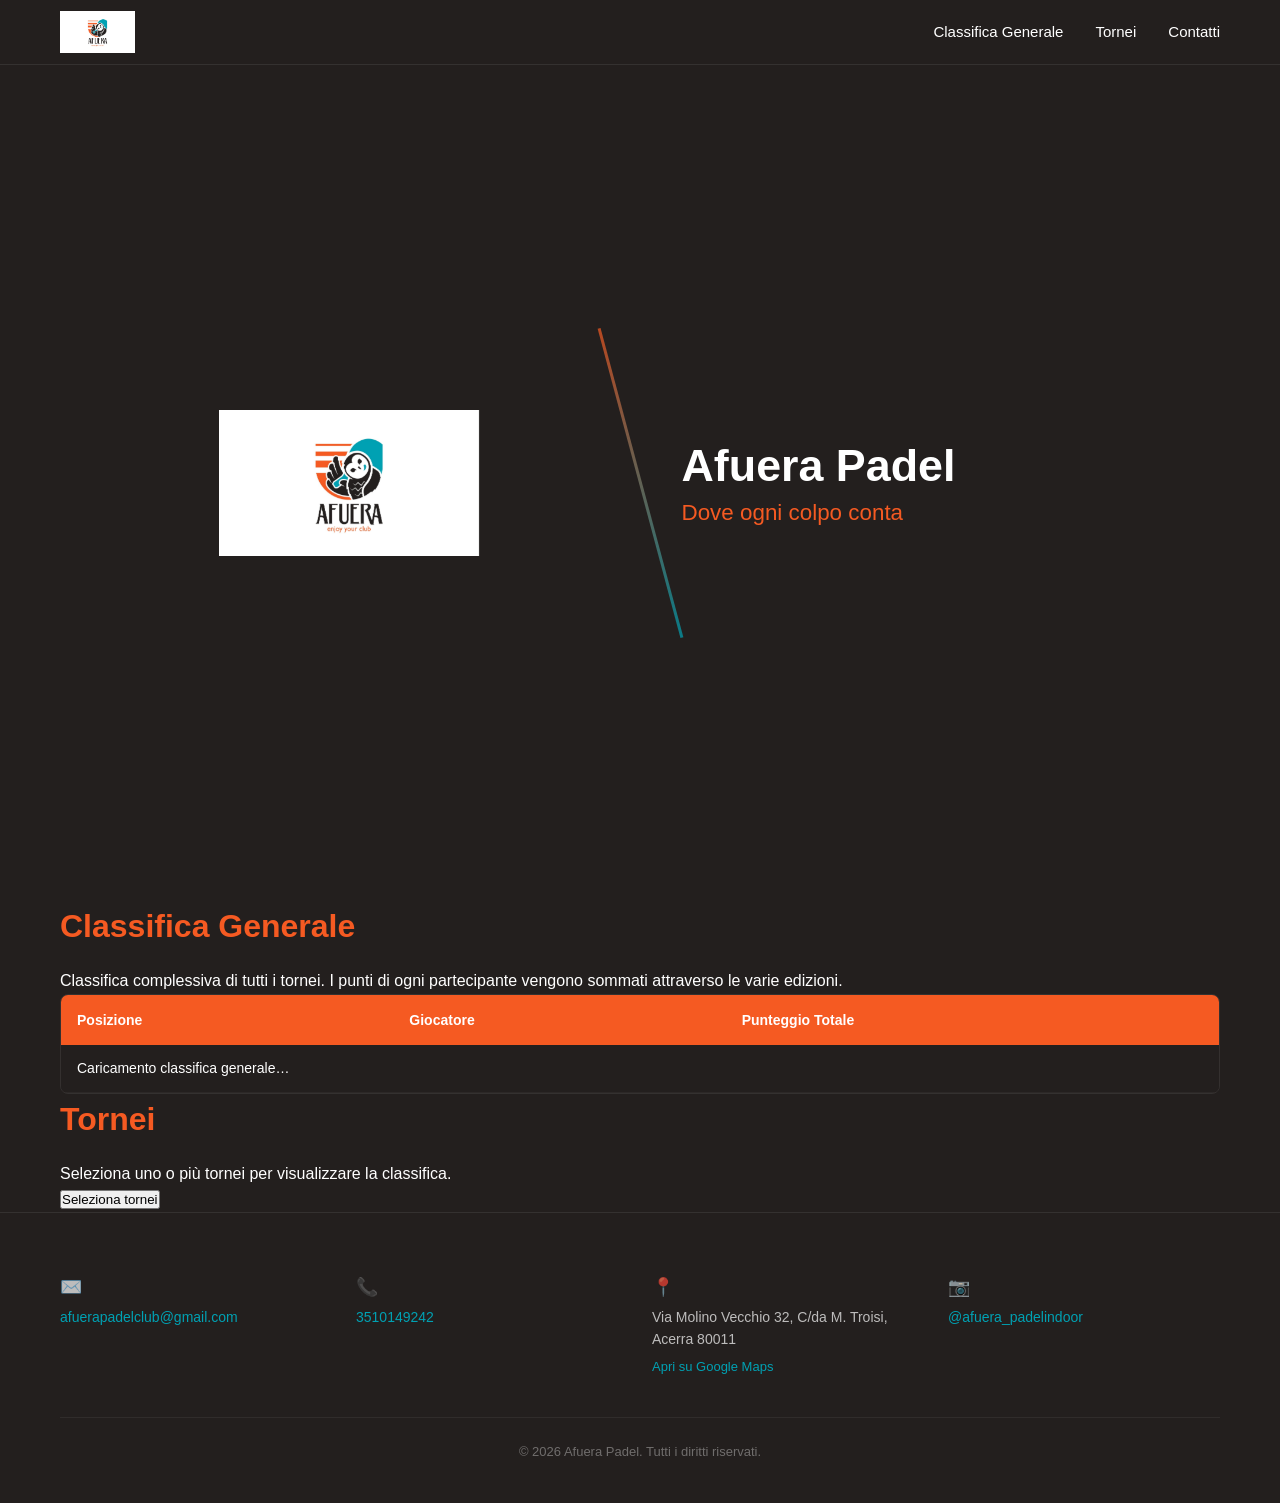
==== index.html @ 6363fcf2 "feat: update HTML with general ranking and per-torneo sections" ====
<!DOCTYPE html>
<html lang="it">
<head>
  <meta charset="UTF-8">
  <meta name="viewport" content="width=device-width, initial-scale=1.0">
  <title>Torneo Afuera Padel</title>
  <link rel="icon" type="image/x-icon" href="assets/logo.ico">
  <link rel="stylesheet" href="style.css">
</head>
<body>

  <header class="header">
    <div class="header__inner container">
      <a href="#" class="header__logo">
        <img src="assets/logo.jpg" alt="Afuera Padel" class="header__logo-img">
      </a>
      <button class="header__hamburger" id="hamburger" aria-label="Menu" aria-expanded="false">
        <span></span><span></span><span></span>
      </button>
      <nav class="header__nav" id="nav">
        <a href="#classifica-generale" class="header__link">Classifica Generale</a>
        <a href="#tornei" class="header__link">Tornei</a>
        <a href="#contatti" class="header__link">Contatti</a>
      </nav>
    </div>
  </header>

  <main>
    <section class="hero" id="hero">
      <div class="hero__inner container">
        <div class="hero__logo-col">
          <img src="assets/logo.jpg" alt="Afuera Padel" class="hero__logo">
        </div>
        <div class="hero__diagonal" aria-hidden="true"></div>
        <div class="hero__text-col">
          <h1 class="hero__title">Afuera Padel<br><span class="hero__sub">Dove ogni colpo conta</span></h1>
        </div>
      </div>
    </section>

    <section class="classifica-generale" id="classifica-generale">
      <div class="container">
        <h2 class="section-title">Classifica Generale</h2>
        <p class="section-desc">
          Classifica complessiva di tutti i tornei. I punti di ogni partecipante
          vengono sommati attraverso le varie edizioni.
        </p>
        <div class="table-wrapper">
          <table class="standings" id="general-standings">
            <thead>
              <tr>
                <th>Posizione</th>
                <th>Giocatore</th>
                <th>Punteggio Totale</th>
              </tr>
            </thead>
            <tbody id="general-standings-body">
              <tr><td colspan="3">Caricamento classifica generale…</td></tr>
            </tbody>
          </table>
        </div>
      </div>
    </section>

    <section class="tornei" id="tornei">
      <div class="container">
        <h2 class="section-title">Tornei</h2>
        <p class="section-desc">Seleziona uno o più tornei per visualizzare la classifica.</p>
        <div class="tornei-selector" id="tornei-selector">
          <button class="tornei-selector__toggle" id="tornei-toggle">
            Seleziona tornei
          </button>
          <div class="tornei-selector__dropdown" id="tornei-dropdown">
            <!-- Checkboxes rendered by JS -->
          </div>
        </div>
        <div class="table-wrapper" id="tornei-table-wrapper" style="display:none">
          <table class="standings" id="tornei-standings">
            <thead>
              <tr>
                <th>Posizione</th>
                <th>Giocatore 1</th>
                <th>Giocatore 2</th>
                <th>Punteggio</th>
                <th class="torneo-col">Torneo</th>
              </tr>
            </thead>
            <tbody id="tornei-standings-body">
              <tr><td colspan="5" id="tornei-empty-msg">Seleziona uno o più tornei per visualizzare la classifica.</td></tr>
            </tbody>
          </table>
        </div>
      </div>
    </section>
  </main>

  <footer class="footer" id="contatti">
    <div class="container">
      <div class="footer__grid">
        <div class="footer__item">
          <span class="footer__icon">✉️</span>
          <a href="mailto:afuerapadelclub@gmail.com" class="footer__link">afuerapadelclub@gmail.com</a>
        </div>
        <div class="footer__item">
          <span class="footer__icon">📞</span>
          <a href="tel:3510149242" class="footer__link">3510149242</a>
        </div>
        <div class="footer__item">
          <span class="footer__icon">📍</span>
          <span>Via Molino Vecchio 32, C/da M. Troisi, Acerra 80011</span>
          <a href="https://www.google.com/maps/search/?api=1&query=Via+Molino+Vecchio+32+Acerra" target="_blank" rel="noopener" class="footer__maps-link">Apri su Google Maps</a>
        </div>
        <div class="footer__item">
          <span class="footer__icon">📷</span>
          <a href="https://instagram.com/afuera_padelindoor" target="_blank" rel="noopener" class="footer__link">@afuera_padelindoor</a>
        </div>
      </div>
      <p class="footer__copy">&copy; 2026 Afuera Padel. Tutti i diritti riservati.</p>
    </div>
  </footer>

  <script src="script.js"></script>
</body>
</html>
---- style.css ----
*, *::before, *::after {
  margin: 0;
  padding: 0;
  box-sizing: border-box;
}

html {
  scroll-behavior: smooth;
}

body {
  font-family: -apple-system, BlinkMacSystemFont, "Segoe UI", Roboto, sans-serif;
  background-color: #231F1E;
  color: #fff;
  line-height: 1.6;
}

.container {
  max-width: 1200px;
  margin: 0 auto;
  padding: 0 20px;
}

/* --- Header --- */
.header {
  position: sticky;
  top: 0;
  z-index: 100;
  background-color: #231F1E;
  border-bottom: 1px solid rgba(255,255,255,0.08);
}

.header__inner {
  display: flex;
  align-items: center;
  justify-content: space-between;
  height: 64px;
}

.header__logo-img {
  height: 42px;
  width: auto;
  display: block;
}

.header__nav {
  display: flex;
  gap: 32px;
}

.header__link {
  color: #fff;
  text-decoration: none;
  font-size: 15px;
  font-weight: 500;
  transition: color 0.2s;
}

.header__link:hover {
  color: #F55A22;
}

.header__hamburger {
  display: none;
  flex-direction: column;
  gap: 5px;
  background: none;
  border: none;
  cursor: pointer;
  padding: 4px;
}

.header__hamburger span {
  display: block;
  width: 24px;
  height: 2px;
  background: #fff;
  border-radius: 2px;
  transition: transform 0.3s;
}

@media (max-width: 768px) {
  .header__nav {
    position: fixed;
    top: 64px;
    left: 0;
    right: 0;
    background: #231F1E;
    flex-direction: column;
    gap: 0;
    padding: 0;
    max-height: 0;
    overflow: hidden;
    transition: max-height 0.3s ease;
  }

  .header__nav--open {
    max-height: 200px;
  }

  .header__link {
    display: block;
    padding: 14px 20px;
    border-bottom: 1px solid rgba(255,255,255,0.06);
  }

  .header__hamburger {
    display: flex;
  }
}

/* --- Hero --- */
.hero {
  min-height: calc(100vh - 64px);
  display: flex;
  align-items: center;
  overflow: hidden;
  position: relative;
}

.hero__inner {
  display: grid;
  grid-template-columns: 1fr auto 1fr;
  align-items: center;
  width: 100%;
  gap: 0;
}

.hero__logo-col {
  display: flex;
  justify-content: center;
  align-items: center;
  padding: 40px;
}

.hero__logo {
  max-width: 260px;
  height: auto;
  opacity: 0;
  animation: fadeIn 0.8s ease forwards;
}

.hero__diagonal {
  width: 3px;
  height: 320px;
  background: linear-gradient(180deg, #F55A22, #00A1B3);
  transform: rotate(-15deg);
  opacity: 0.7;
}

.hero__text-col {
  display: flex;
  align-items: center;
  padding: 40px;
  opacity: 0;
  animation: fadeIn 0.8s ease 0.3s forwards;
}

.hero__title {
  font-size: 2.8rem;
  font-weight: 800;
  line-height: 1.2;
}

.hero__sub {
  display: block;
  font-size: 1.4rem;
  font-weight: 400;
  color: #F55A22;
  margin-top: 8px;
}

@keyframes fadeIn {
  to { opacity: 1; }
}

@media (max-width: 768px) {
  .hero__inner {
    grid-template-columns: 1fr;
    text-align: center;
    gap: 20px;
    padding: 40px 0;
  }

  .hero__diagonal {
    display: none;
  }

  .hero__logo {
    max-width: 160px;
  }

  .hero__title {
    font-size: 1.8rem;
  }

  .hero__sub {
    font-size: 1.1rem;
  }
}

/* --- Sections --- */
.section-title {
  font-size: 2rem;
  font-weight: 700;
  color: #F55A22;
  margin-bottom: 16px;
}

/* --- Torneo --- */
.torneo {
  padding: 80px 0;
}

.torneo__desc {
  color: rgba(255,255,255,0.7);
  margin-bottom: 40px;
  max-width: 700px;
}

/* --- Standings Table --- */
.table-wrapper {
  overflow-x: auto;
  border-radius: 8px;
  border: 1px solid rgba(255,255,255,0.08);
}

.standings {
  width: 100%;
  border-collapse: collapse;
  font-size: 14px;
}

.standings thead {
  background: #F55A22;
  position: sticky;
  top: 0;
}

.standings th {
  padding: 14px 16px;
  text-align: left;
  font-weight: 600;
  white-space: nowrap;
}

.standings td {
  padding: 12px 16px;
  border-bottom: 1px solid rgba(255,255,255,0.04);
}

.standings tbody tr {
  background: #231F1E;
  transition: background 0.15s;
}

.standings tbody tr:nth-child(even) {
  background: #2A2625;
}

.standings tbody tr:hover {
  background: rgba(245, 90, 34, 0.12);
}

.standings tbody tr.is-top {
  border-left: 3px solid #F55A22;
}

@media (max-width: 768px) {
  .standings {
    font-size: 13px;
  }

  .standings th,
  .standings td {
    padding: 10px 12px;
  }
}

/* --- Footer --- */
.footer {
  background: #231F1E;
  border-top: 1px solid rgba(255,255,255,0.08);
  padding: 60px 0 40px;
}

.footer__grid {
  display: grid;
  grid-template-columns: repeat(auto-fit, minmax(220px, 1fr));
  gap: 24px;
  margin-bottom: 40px;
}

.footer__item {
  display: flex;
  flex-direction: column;
  gap: 4px;
  font-size: 14px;
  color: rgba(255,255,255,0.7);
}

.footer__icon {
  font-size: 18px;
}

.footer__link {
  color: #00A1B3;
  text-decoration: none;
  transition: color 0.2s;
}

.footer__link:hover {
  color: #F55A22;
}

.footer__maps-link {
  color: #00A1B3;
  text-decoration: none;
  font-size: 13px;
  margin-top: 2px;
  transition: color 0.2s;
}

.footer__maps-link:hover {
  color: #F55A22;
}

.footer__copy {
  text-align: center;
  font-size: 13px;
  color: rgba(255,255,255,0.35);
  border-top: 1px solid rgba(255,255,255,0.06);
  padding-top: 24px;
}
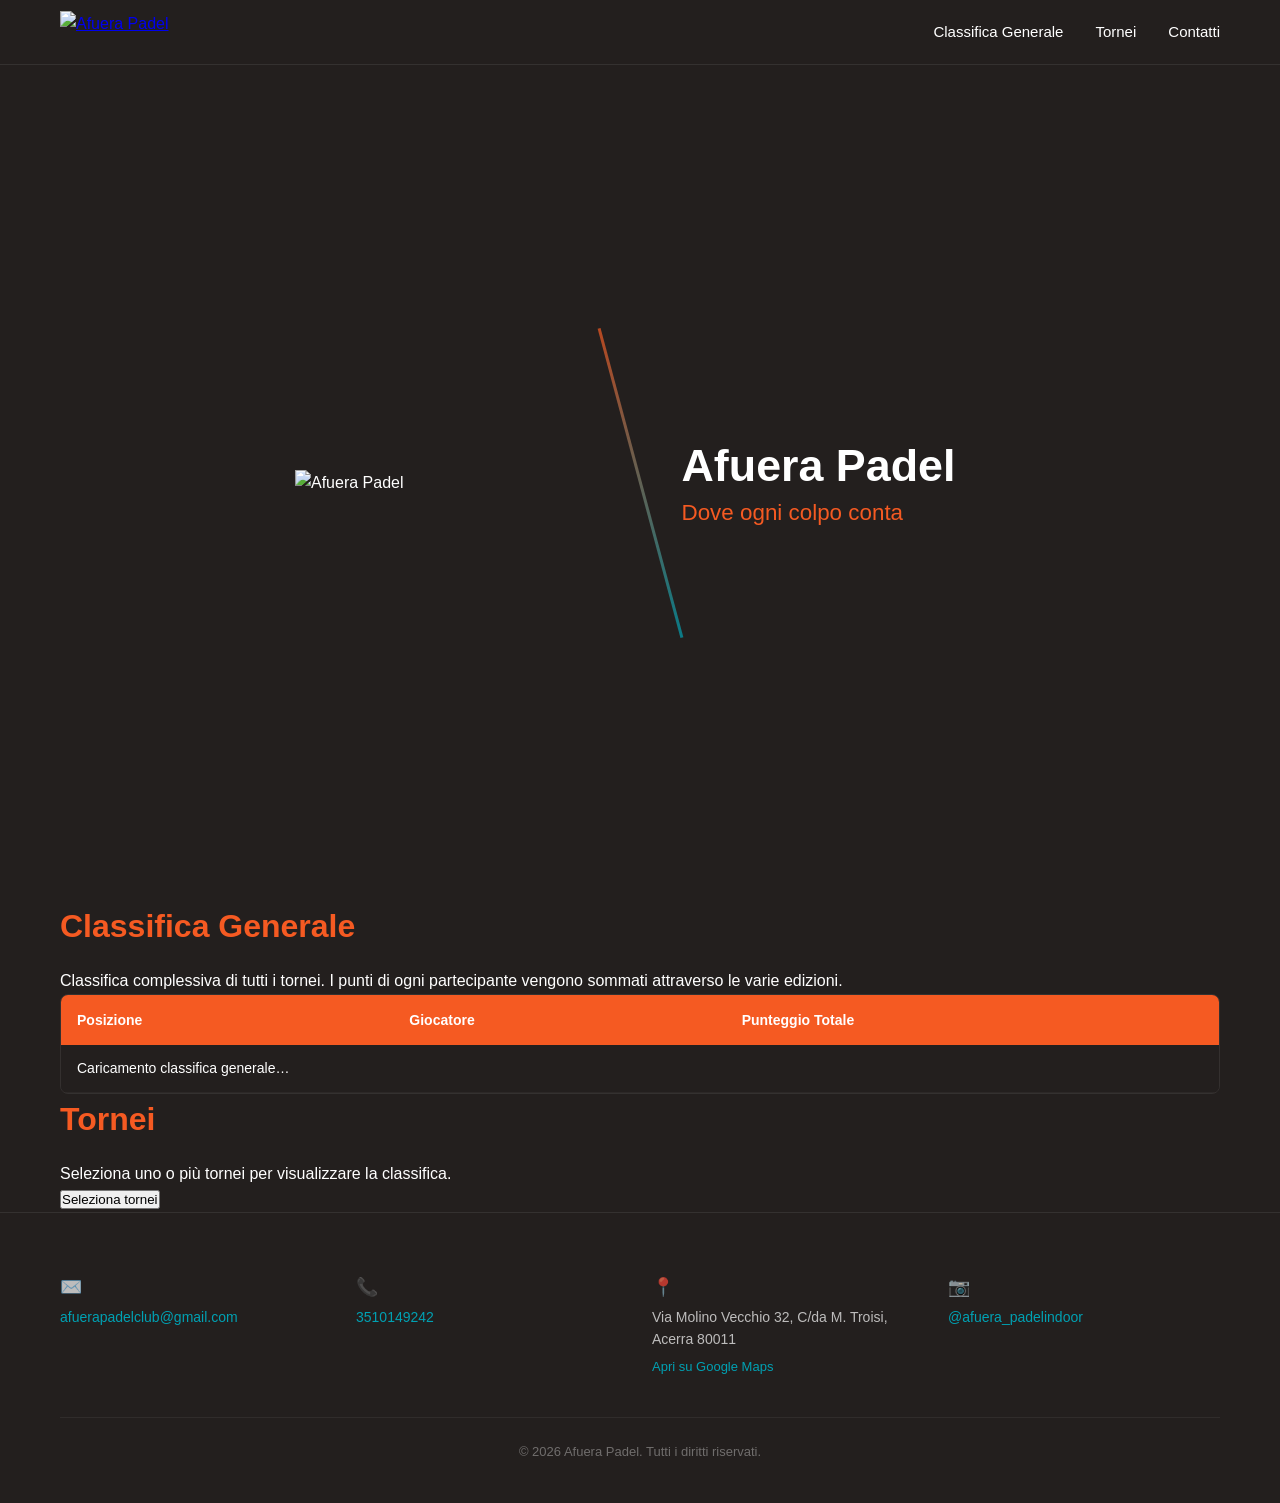
==== commit bb4f3a17: "fix: update image paths to assets/img/" ====
--- a/index.html
+++ b/index.html
@@ -4,7 +4,7 @@
   <meta charset="UTF-8">
   <meta name="viewport" content="width=device-width, initial-scale=1.0">
   <title>Torneo Afuera Padel</title>
-  <link rel="icon" type="image/x-icon" href="assets/logo.ico">
+  <link rel="icon" type="image/x-icon" href="assets/img/logo.ico">
   <link rel="stylesheet" href="style.css">
 </head>
 <body>
@@ -12,7 +12,7 @@
   <header class="header">
     <div class="header__inner container">
       <a href="#" class="header__logo">
-        <img src="assets/logo.jpg" alt="Afuera Padel" class="header__logo-img">
+        <img src="assets/img/logo.jpg" alt="Afuera Padel" class="header__logo-img">
       </a>
       <button class="header__hamburger" id="hamburger" aria-label="Menu" aria-expanded="false">
         <span></span><span></span><span></span>
@@ -29,7 +29,7 @@
     <section class="hero" id="hero">
       <div class="hero__inner container">
         <div class="hero__logo-col">
-          <img src="assets/logo.jpg" alt="Afuera Padel" class="hero__logo">
+          <img src="assets/img/logo.jpg" alt="Afuera Padel" class="hero__logo">
         </div>
         <div class="hero__diagonal" aria-hidden="true"></div>
         <div class="hero__text-col">
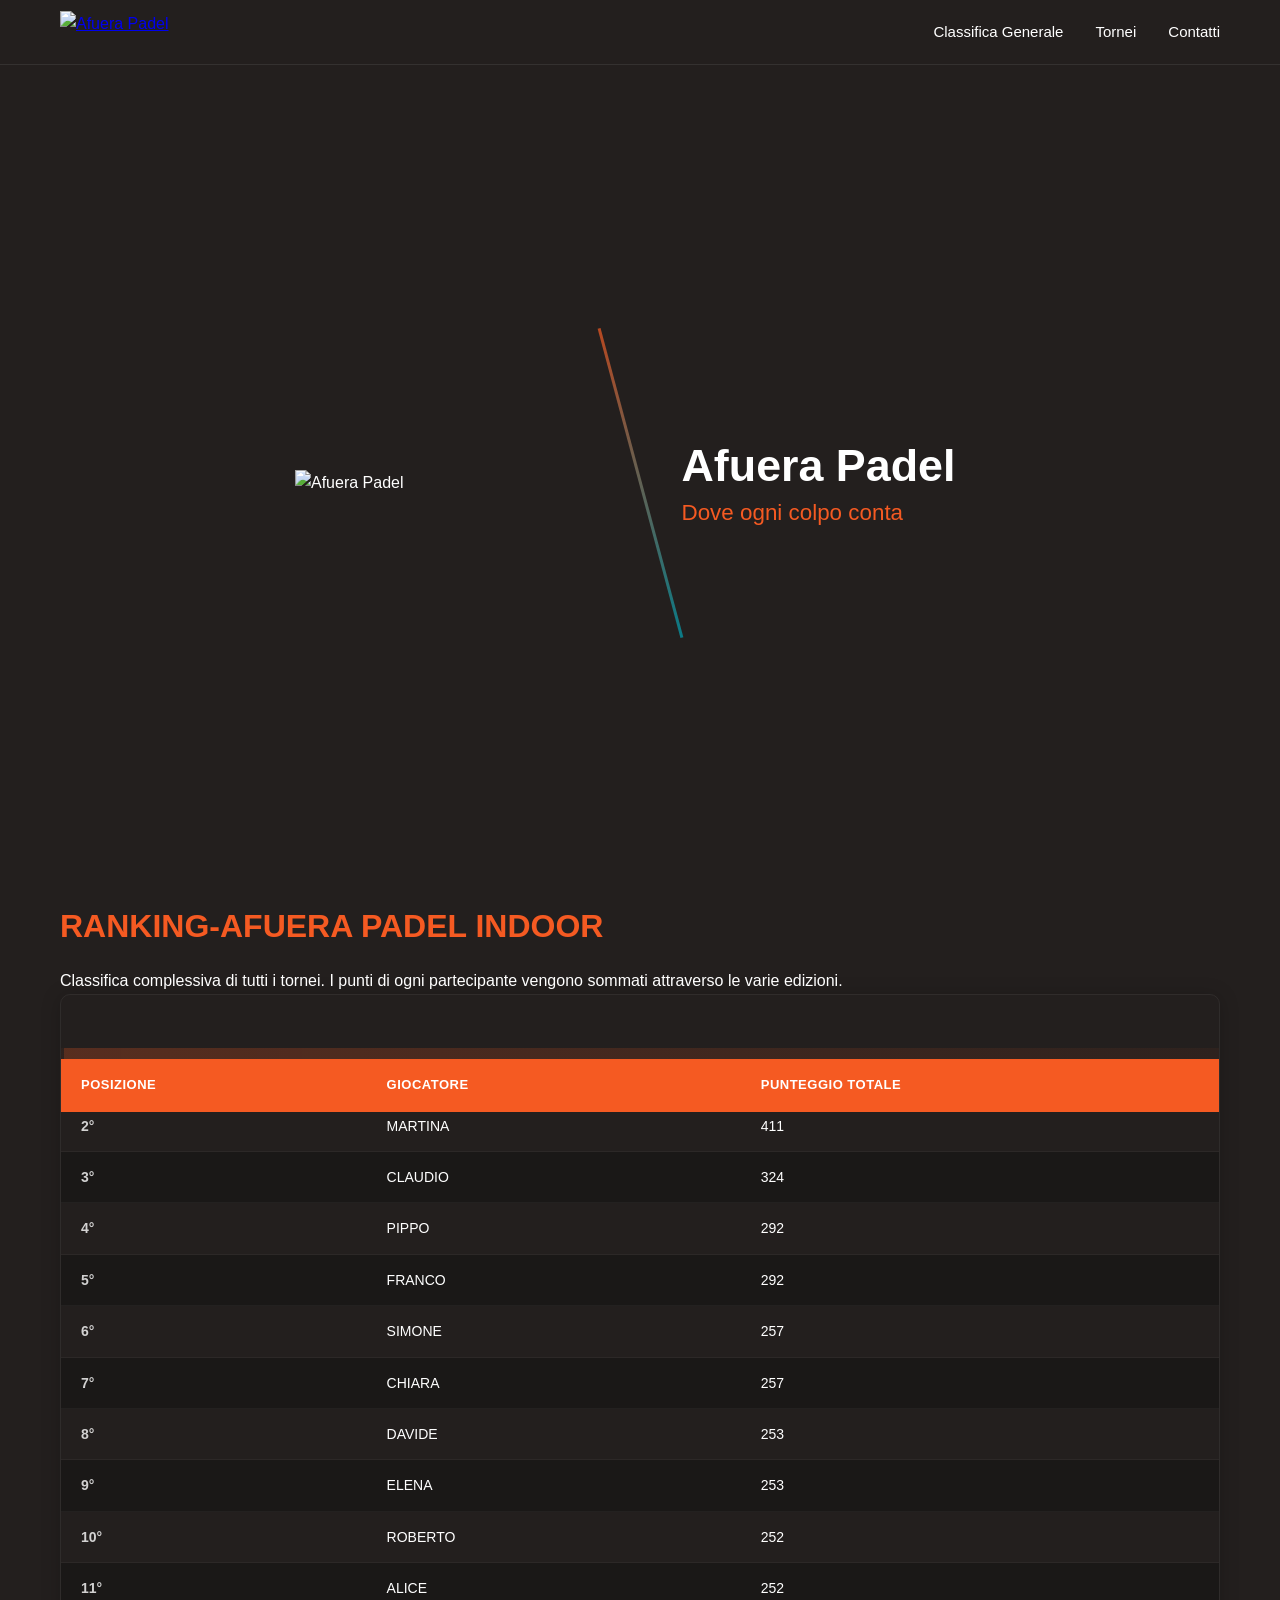
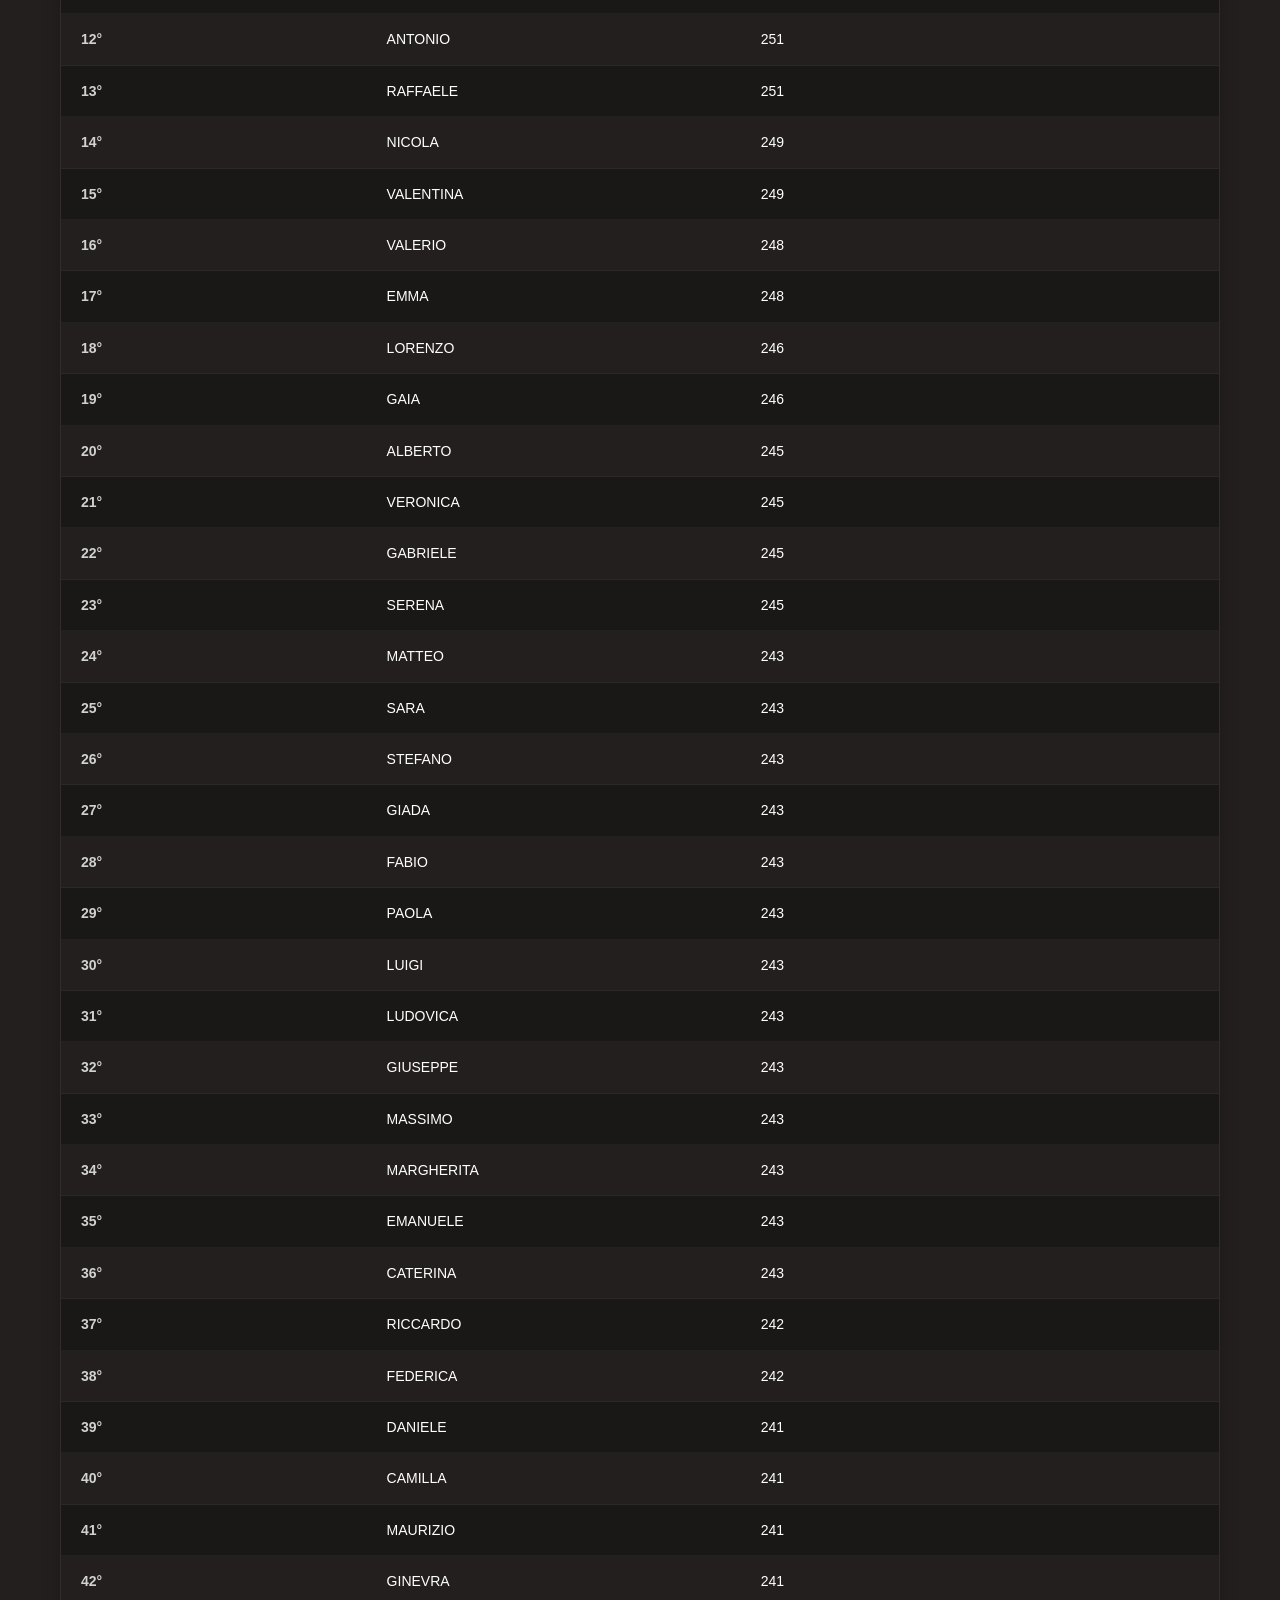
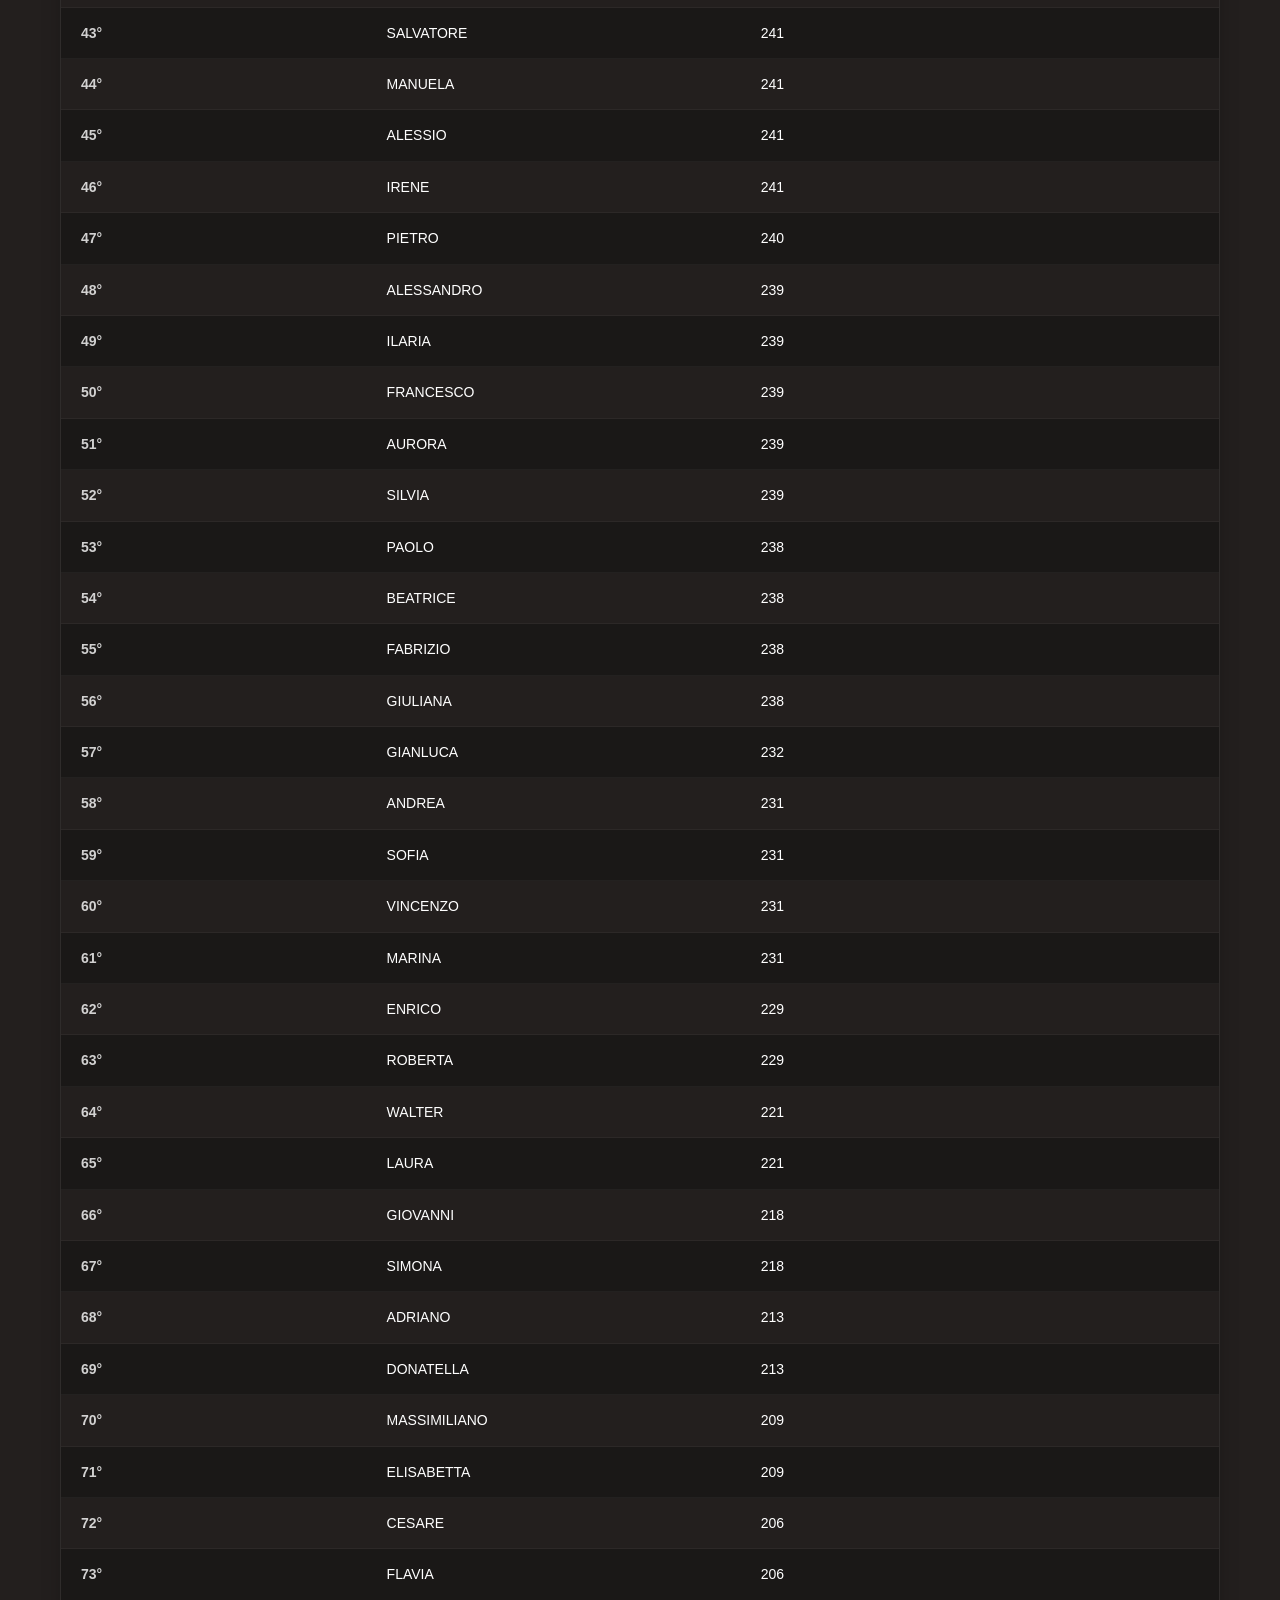
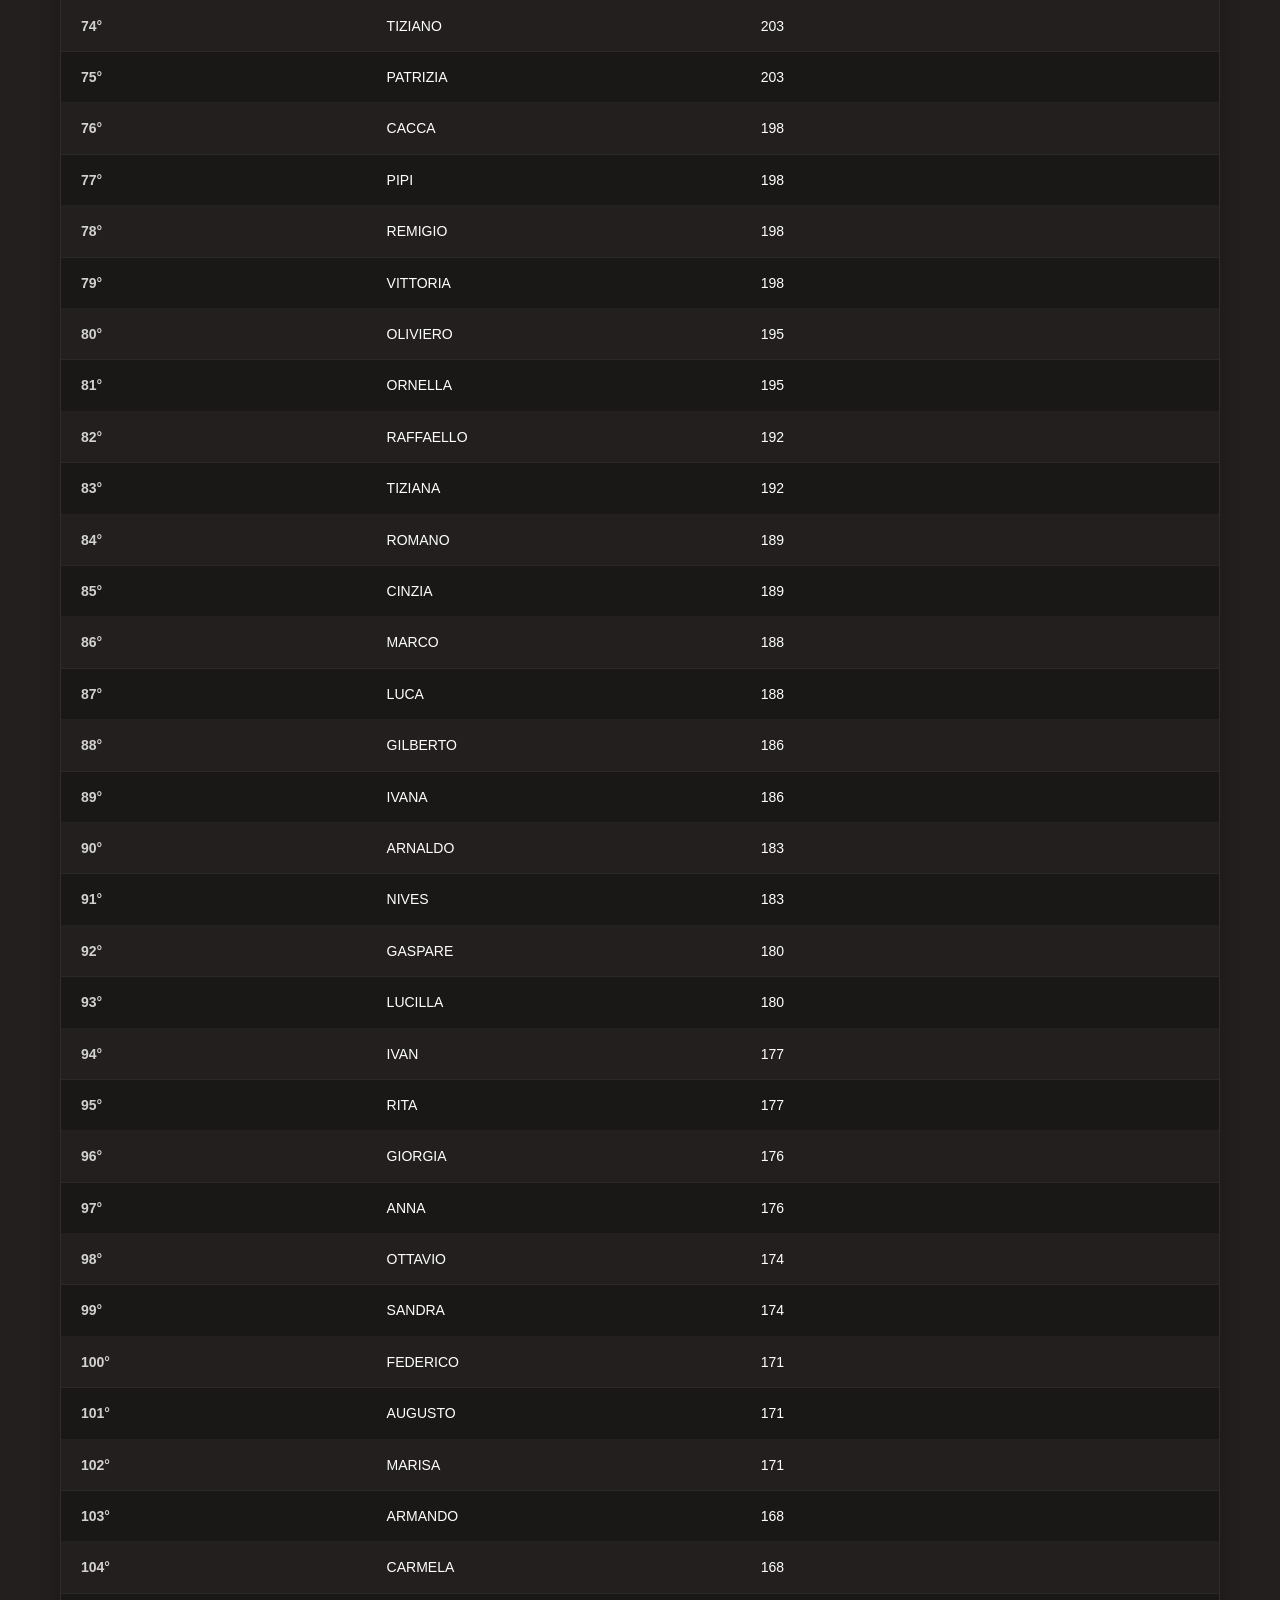
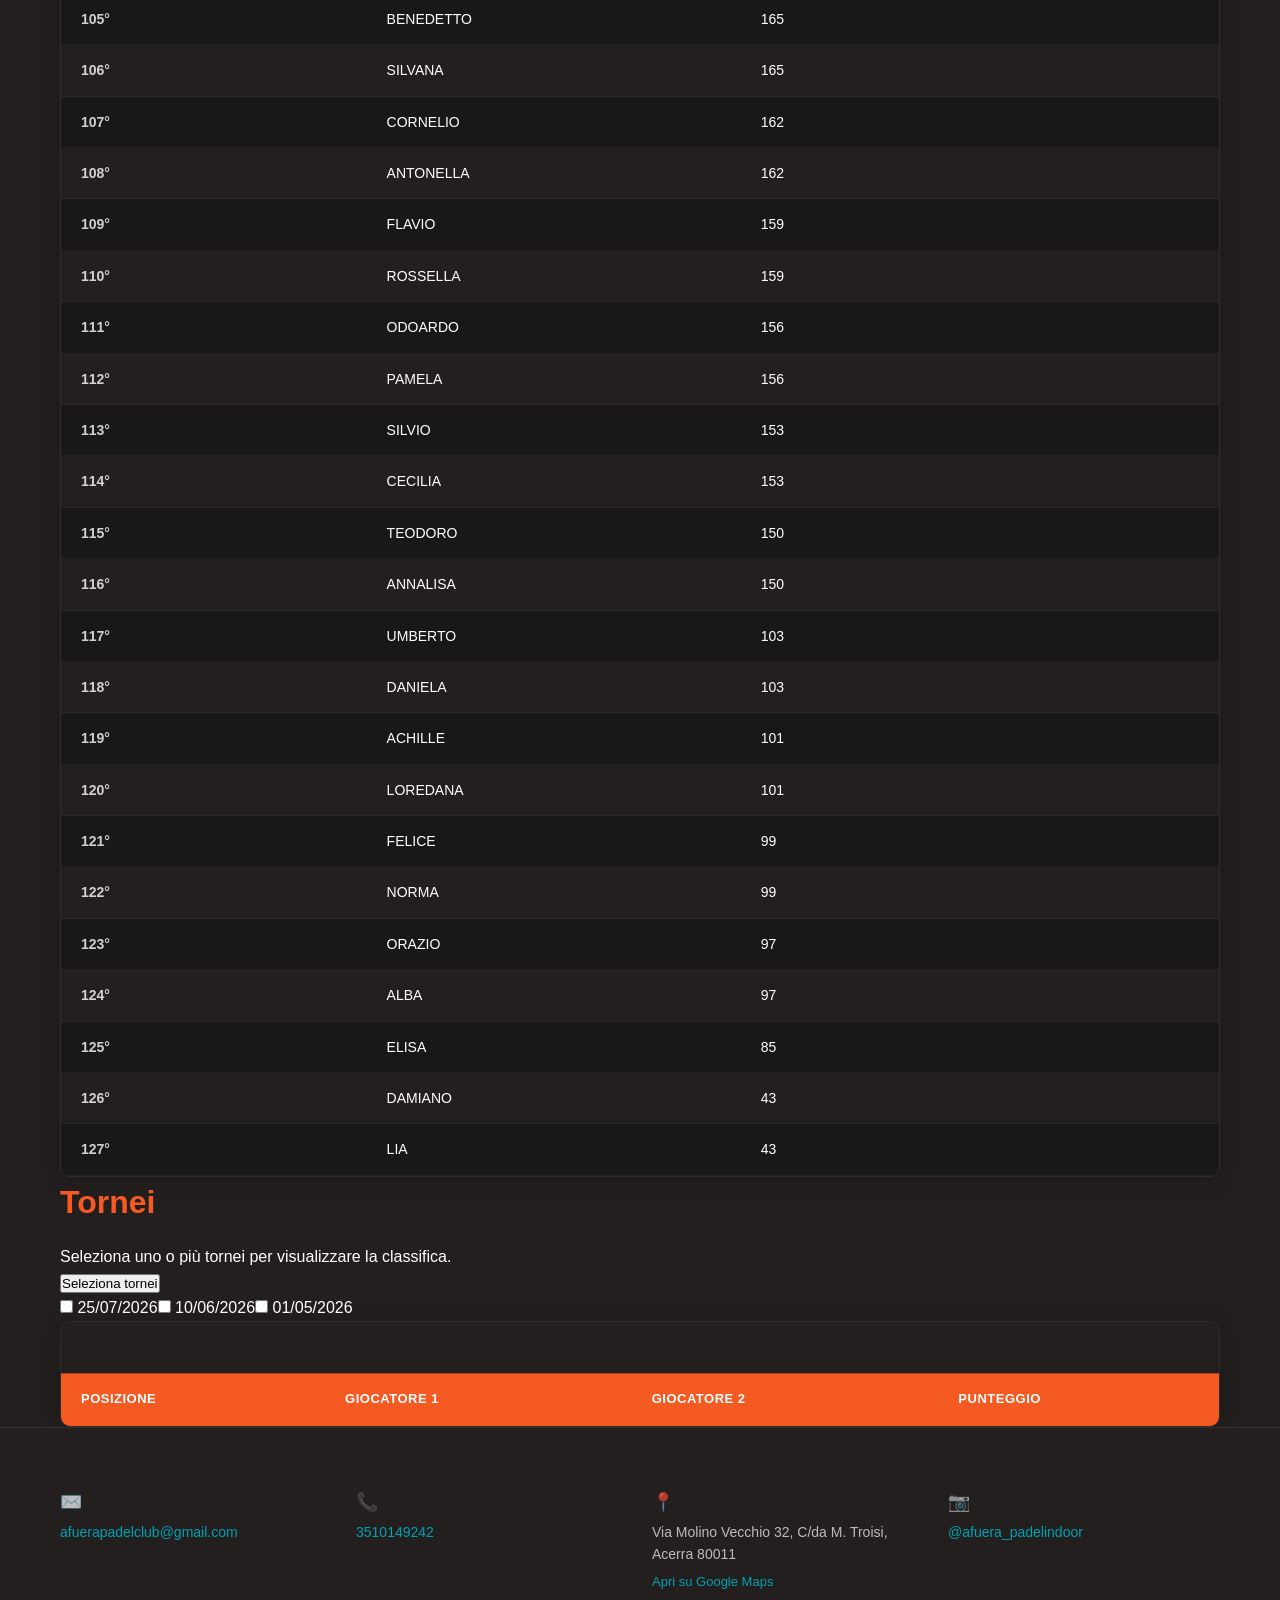
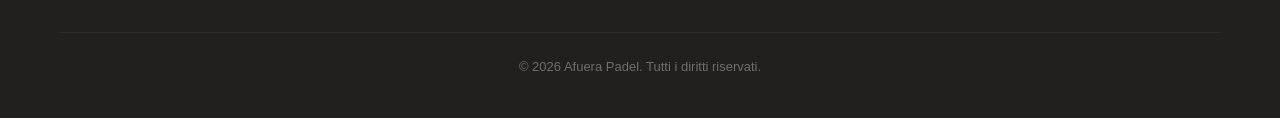
==== commit 737dfebb: "fix: improve table styling, add champion highlight, update title" ====
--- a/index.html
+++ b/index.html
@@ -3,7 +3,7 @@
 <head>
   <meta charset="UTF-8">
   <meta name="viewport" content="width=device-width, initial-scale=1.0">
-  <title>Torneo Afuera Padel</title>
+  <title>RANKING-AFUERA PADEL INDOOR</title>
   <link rel="icon" type="image/x-icon" href="assets/img/logo.ico">
   <link rel="stylesheet" href="style.css">
 </head>
@@ -40,7 +40,7 @@
 
     <section class="classifica-generale" id="classifica-generale">
       <div class="container">
-        <h2 class="section-title">Classifica Generale</h2>
+        <h2 class="section-title">RANKING-AFUERA PADEL INDOOR</h2>
         <p class="section-desc">
           Classifica complessiva di tutti i tornei. I punti di ogni partecipante
           vengono sommati attraverso le varie edizioni.
--- a/style.css
+++ b/style.css
@@ -91,11 +91,13 @@
     padding: 0;
     max-height: 0;
     overflow: hidden;
+    visibility: hidden;
     transition: max-height 0.3s ease;
   }
 
   .header__nav--open {
     max-height: 200px;
+    visibility: visible;
   }
 
   .header__link {
@@ -221,49 +223,81 @@
 /* --- Standings Table --- */
 .table-wrapper {
   overflow-x: auto;
-  border-radius: 8px;
-  border: 1px solid rgba(255,255,255,0.08);
+  border-radius: 10px;
+  border: 1px solid rgba(255,255,255,0.06);
+  box-shadow: 0 2px 20px rgba(0,0,0,0.2);
 }
 
 .standings {
   width: 100%;
-  border-collapse: collapse;
+  border-collapse: separate;
+  border-spacing: 0;
   font-size: 14px;
+  overflow: hidden;
 }
 
 .standings thead {
   background: #F55A22;
   position: sticky;
-  top: 0;
+  top: 64px;
 }
 
 .standings th {
-  padding: 14px 16px;
+  padding: 16px 20px;
   text-align: left;
-  font-weight: 600;
+  font-weight: 700;
+  font-size: 13px;
+  text-transform: uppercase;
+  letter-spacing: 0.5px;
   white-space: nowrap;
+  color: #fff;
+}
+
+.standings th:first-child {
+  border-radius: 0;
 }
 
 .standings td {
-  padding: 12px 16px;
+  padding: 14px 20px;
   border-bottom: 1px solid rgba(255,255,255,0.04);
 }
 
 .standings tbody tr {
+  background: #1A1817;
+  transition: background 0.15s;
+}
+
+.standings tbody tr:nth-child(even) {
   background: #231F1E;
-  transition: background 0.15s;
-}
-
-.standings tbody tr:nth-child(even) {
-  background: #2A2625;
 }
 
 .standings tbody tr:hover {
-  background: rgba(245, 90, 34, 0.12);
+  background: rgba(245, 90, 34, 0.1);
 }
 
 .standings tbody tr.is-top {
   border-left: 3px solid #F55A22;
+}
+
+.standings tbody tr.is-champion {
+  background: linear-gradient(90deg, rgba(245, 90, 34, 0.25), rgba(245, 90, 34, 0.05));
+  border-left: 3px solid #F55A22;
+  font-weight: 600;
+  font-size: 15px;
+}
+
+.standings tbody tr.is-champion td:first-child {
+  color: #F55A22;
+  font-weight: 700;
+}
+
+.standings tbody tr.is-champion td:nth-child(2) {
+  color: #F55A22;
+}
+
+.standings td:first-child {
+  font-weight: 600;
+  color: rgba(255,255,255,0.8);
 }
 
 @media (max-width: 768px) {
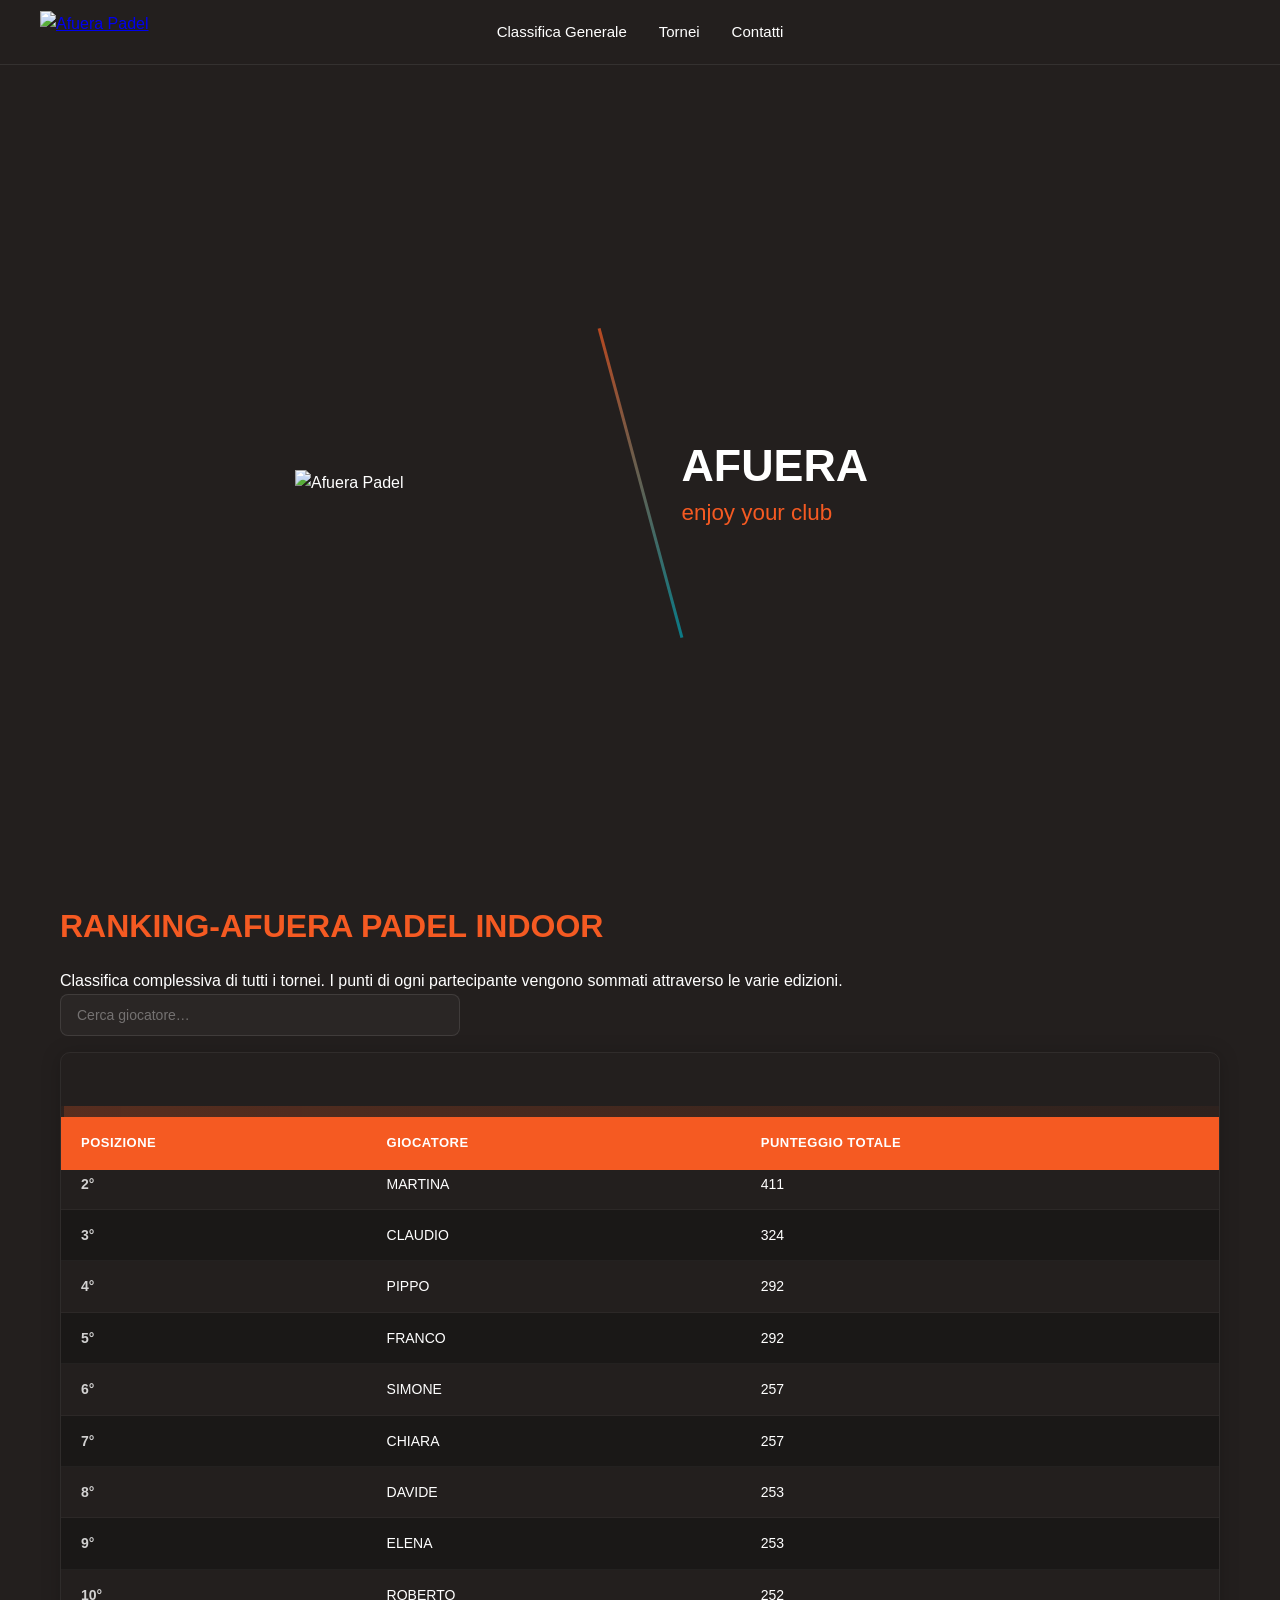
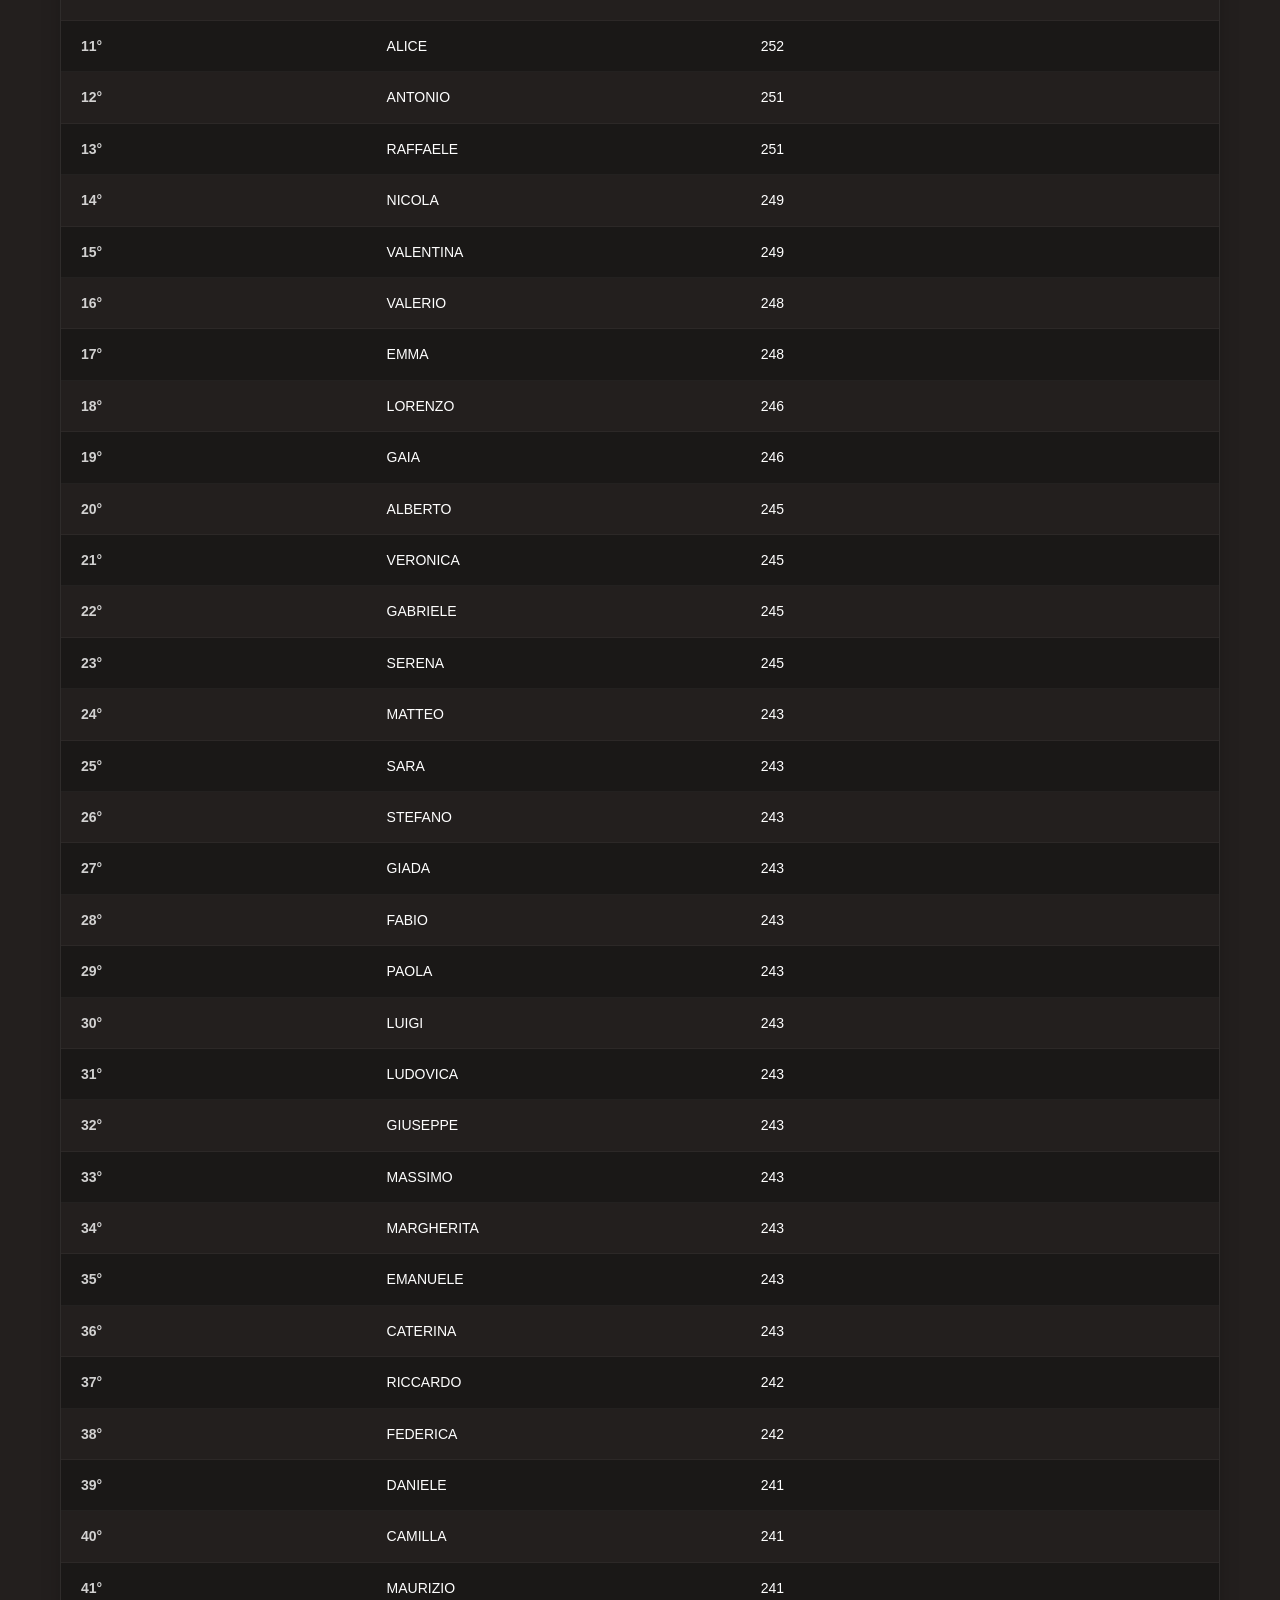
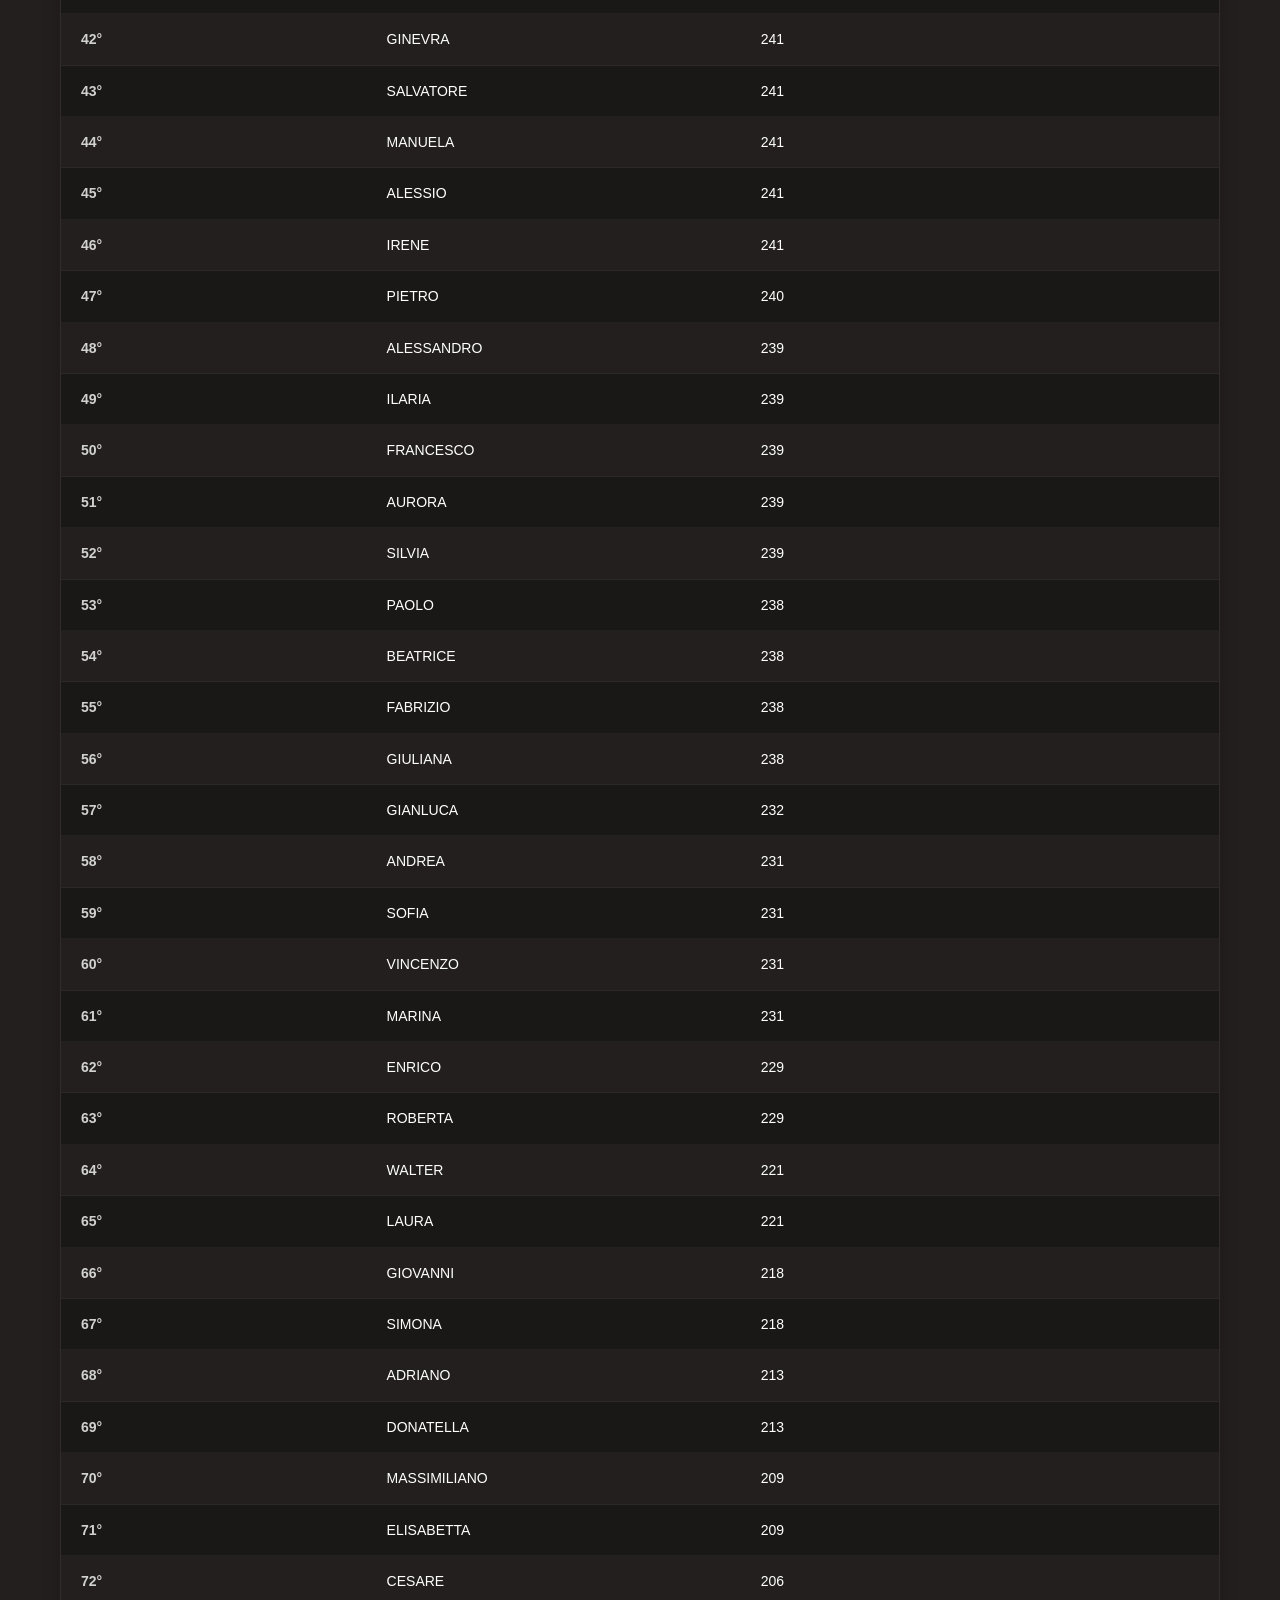
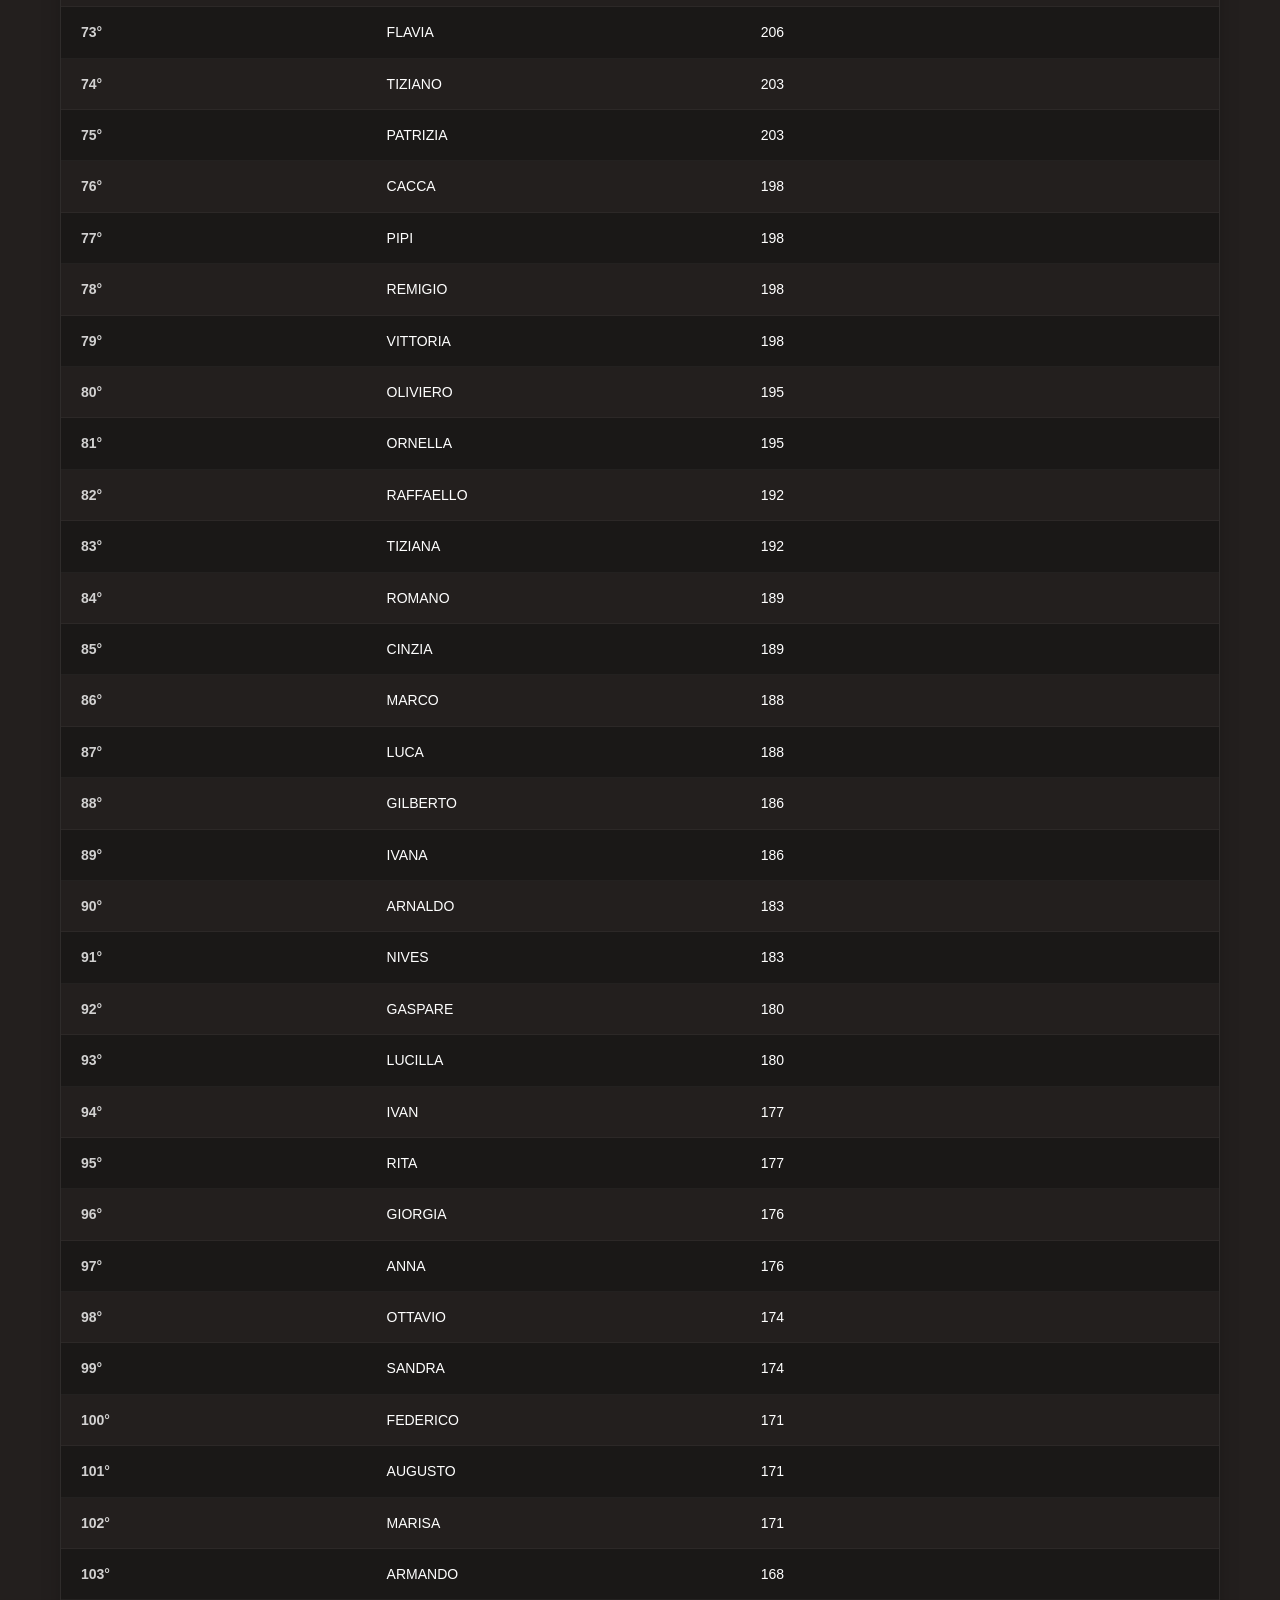
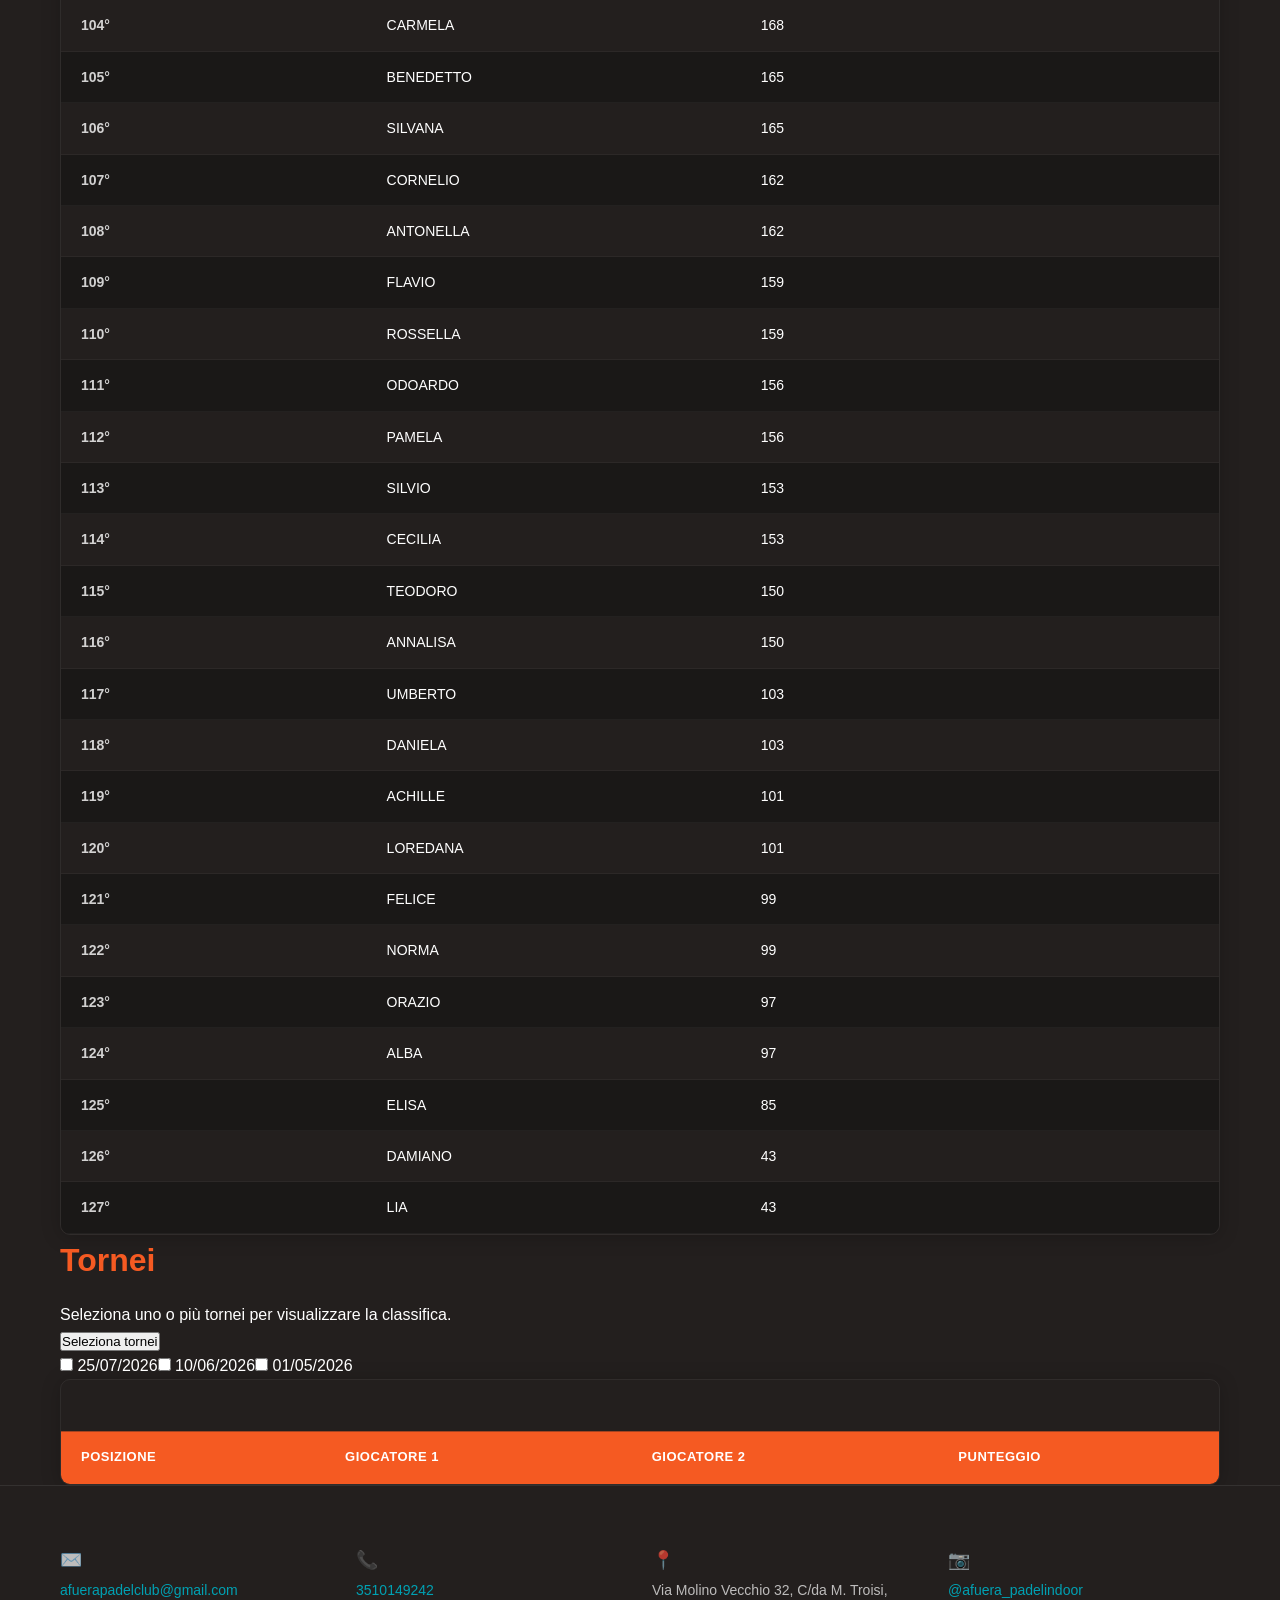
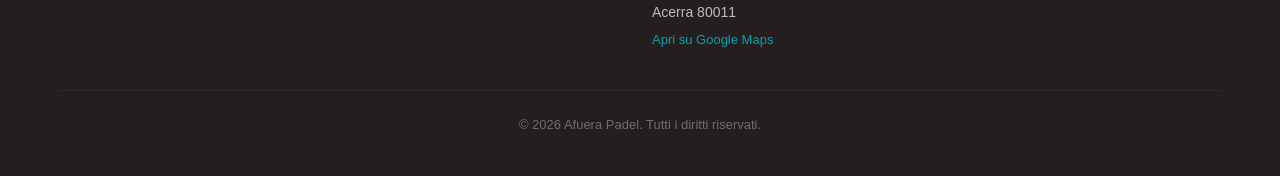
==== commit 33ae445e: "feat: add search input for both tables" ====
--- a/index.html
+++ b/index.html
@@ -12,7 +12,7 @@
   <header class="header">
     <div class="header__inner container">
       <a href="#" class="header__logo">
-        <img src="assets/img/logo.jpg" alt="Afuera Padel" class="header__logo-img">
+        <img src="assets/img/logo_without_bg.png" alt="Afuera Padel" class="header__logo-img">
       </a>
       <button class="header__hamburger" id="hamburger" aria-label="Menu" aria-expanded="false">
         <span></span><span></span><span></span>
@@ -29,11 +29,11 @@
     <section class="hero" id="hero">
       <div class="hero__inner container">
         <div class="hero__logo-col">
-          <img src="assets/img/logo.jpg" alt="Afuera Padel" class="hero__logo">
+          <img src="assets/img/logo_without_bg.png" alt="Afuera Padel" class="hero__logo">
         </div>
         <div class="hero__diagonal" aria-hidden="true"></div>
         <div class="hero__text-col">
-          <h1 class="hero__title">Afuera Padel<br><span class="hero__sub">Dove ogni colpo conta</span></h1>
+          <h1 class="hero__title">AFUERA<br><span class="hero__sub">enjoy your club</span></h1>
         </div>
       </div>
     </section>
@@ -45,6 +45,7 @@
           Classifica complessiva di tutti i tornei. I punti di ogni partecipante
           vengono sommati attraverso le varie edizioni.
         </p>
+        <input type="text" class="search-input" id="search-general" placeholder="Cerca giocatore…">
         <div class="table-wrapper">
           <table class="standings" id="general-standings">
             <thead>
@@ -74,7 +75,8 @@
             <!-- Checkboxes rendered by JS -->
           </div>
         </div>
-        <div class="table-wrapper" id="tornei-table-wrapper" style="display:none">
+        <input type="text" class="search-input" id="search-tornei" placeholder="Cerca giocatore…" style="display:none">
+    <div class="table-wrapper" id="tornei-table-wrapper" style="display:none">
           <table class="standings" id="tornei-standings">
             <thead>
               <tr>
--- a/style.css
+++ b/style.css
@@ -8,8 +8,17 @@
   scroll-behavior: smooth;
 }
 
+@font-face {
+  font-family: 'MyriadPro-Regular';
+  src: url('assets/font/MyriadPro-Regular.otf') format('opentype'),
+       url('assets/font/font-0064.ttf') format('truetype'),
+       url('assets/font/font-0065.ttf') format('truetype');
+  font-weight: normal;
+  font-style: normal;
+}
+
 body {
-  font-family: -apple-system, BlinkMacSystemFont, "Segoe UI", Roboto, sans-serif;
+  font-family: 'MyriadPro-Regular', -apple-system, BlinkMacSystemFont, "Segoe UI", Roboto, sans-serif;
   background-color: #231F1E;
   color: #fff;
   line-height: 1.6;
@@ -33,8 +42,14 @@
 .header__inner {
   display: flex;
   align-items: center;
-  justify-content: space-between;
+  justify-content: center;
   height: 64px;
+  position: relative;
+}
+
+.header__logo {
+  position: absolute;
+  left: 0;
 }
 
 .header__logo-img {
@@ -68,6 +83,8 @@
   border: none;
   cursor: pointer;
   padding: 4px;
+  position: absolute;
+  right: 0;
 }
 
 .header__hamburger span {
@@ -136,7 +153,7 @@
 }
 
 .hero__logo {
-  max-width: 260px;
+  max-width: 364px;
   height: auto;
   opacity: 0;
   animation: fadeIn 0.8s ease forwards;
@@ -189,7 +206,7 @@
   }
 
   .hero__logo {
-    max-width: 160px;
+    max-width: 224px;
   }
 
   .hero__title {
@@ -311,6 +328,30 @@
   }
 }
 
+/* --- Search --- */
+.search-input {
+  width: 100%;
+  max-width: 400px;
+  padding: 12px 16px;
+  margin-bottom: 16px;
+  background: #2A2625;
+  border: 1px solid rgba(255,255,255,0.1);
+  border-radius: 8px;
+  color: #fff;
+  font-size: 14px;
+  font-family: inherit;
+  outline: none;
+  transition: border-color 0.2s;
+}
+
+.search-input:focus {
+  border-color: #F55A22;
+}
+
+.search-input::placeholder {
+  color: rgba(255,255,255,0.35);
+}
+
 /* --- Footer --- */
 .footer {
   background: #231F1E;
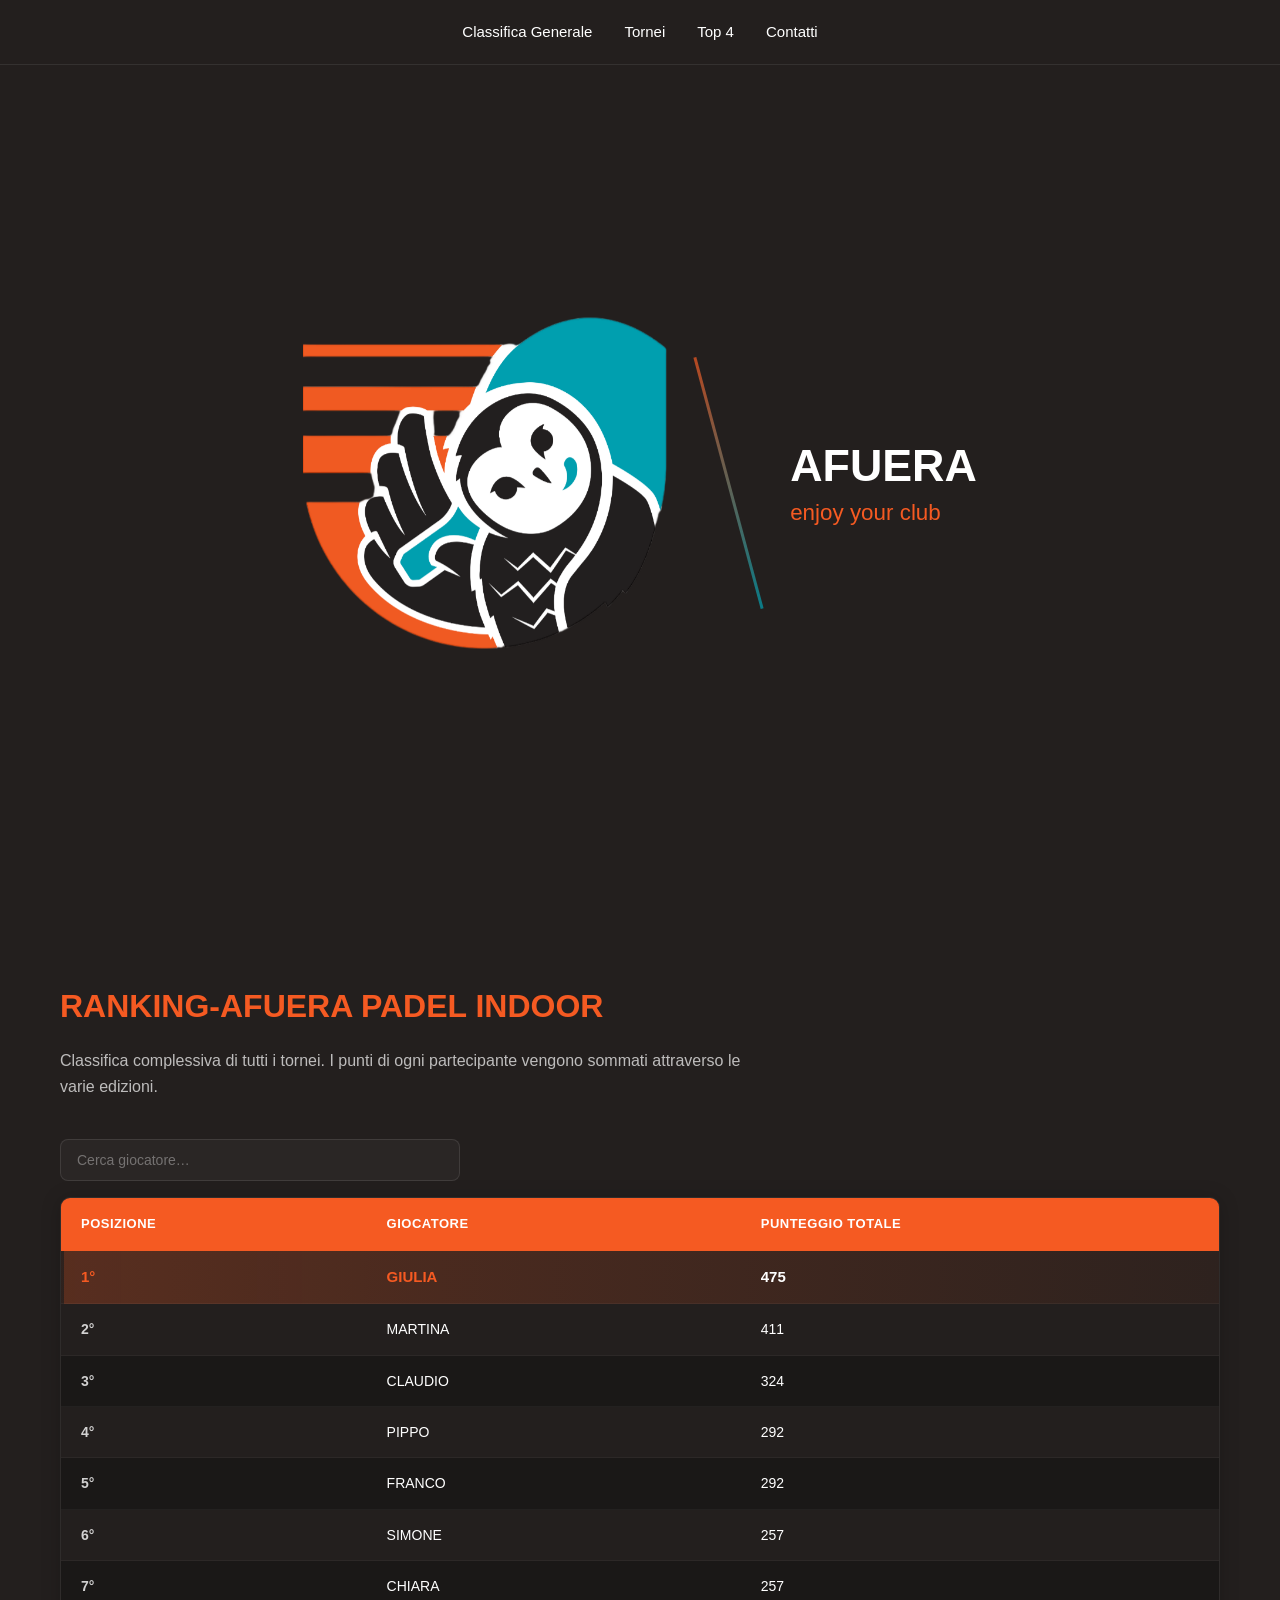
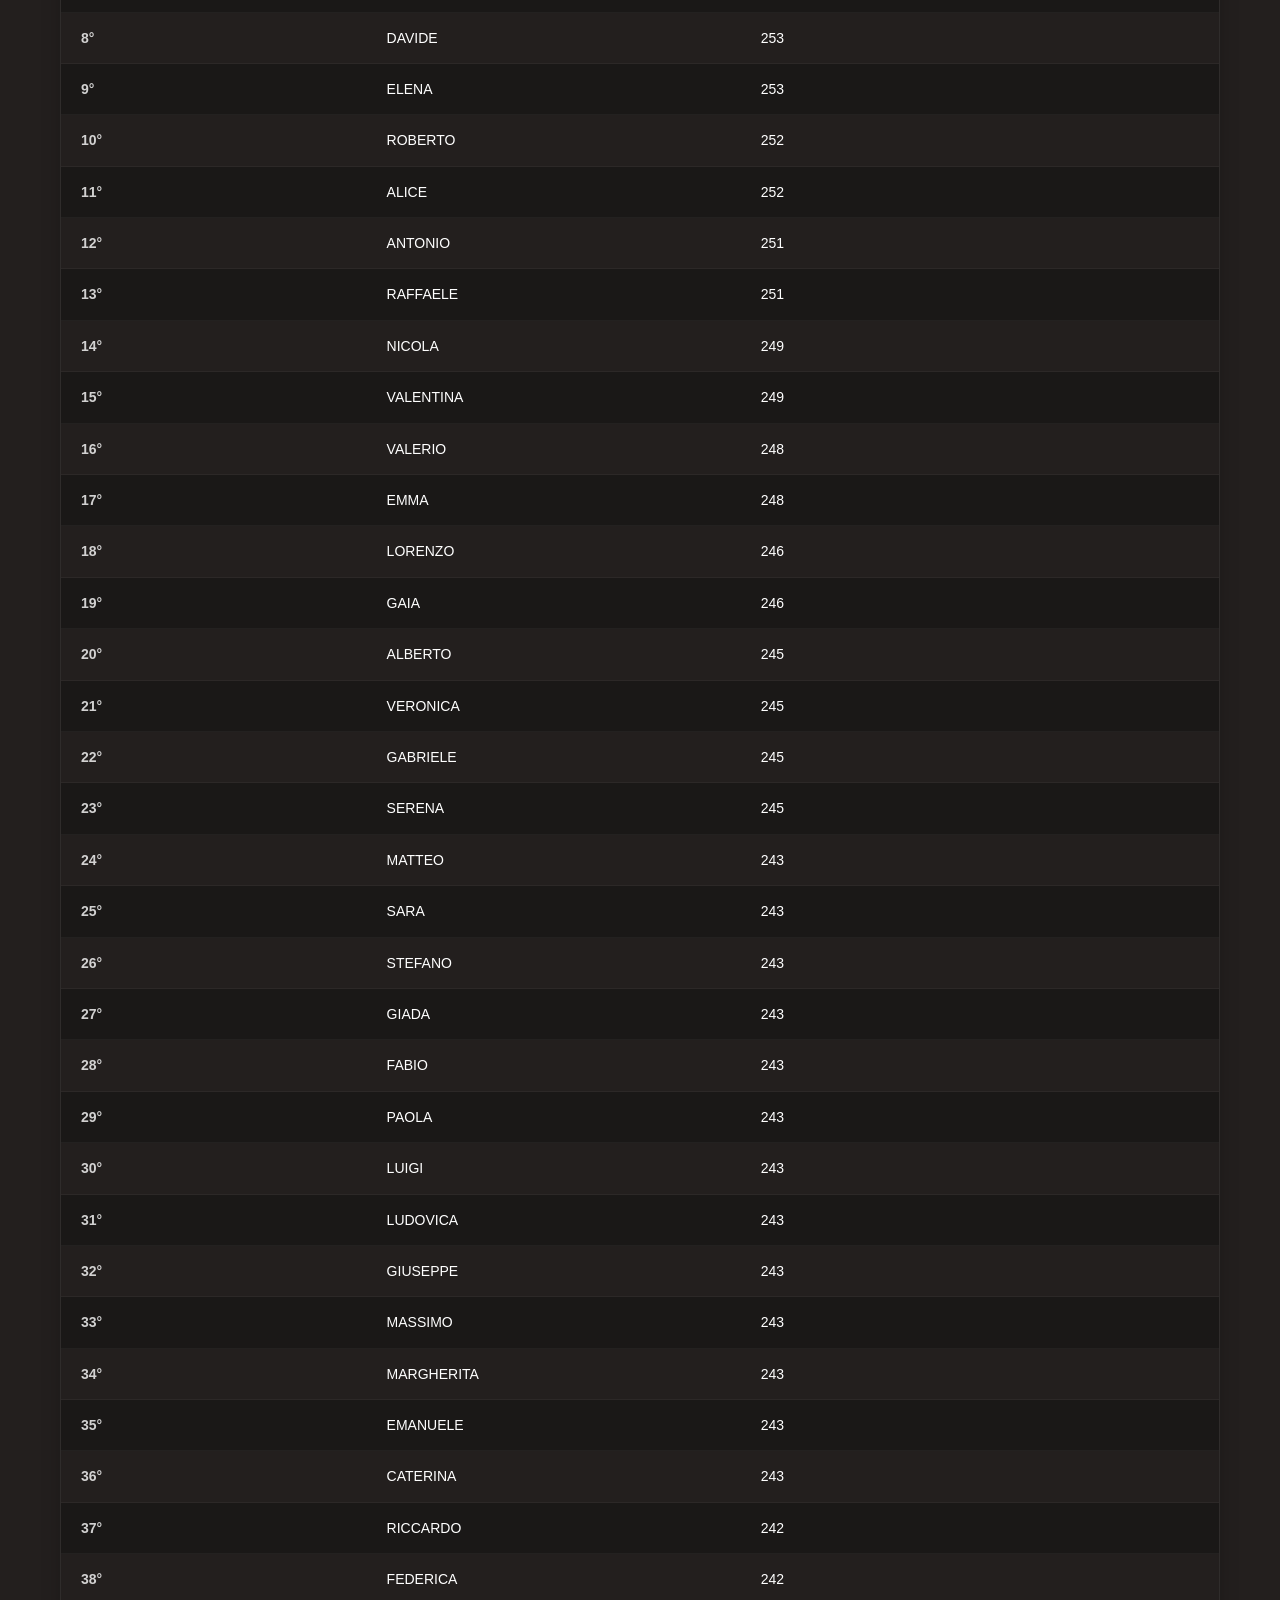
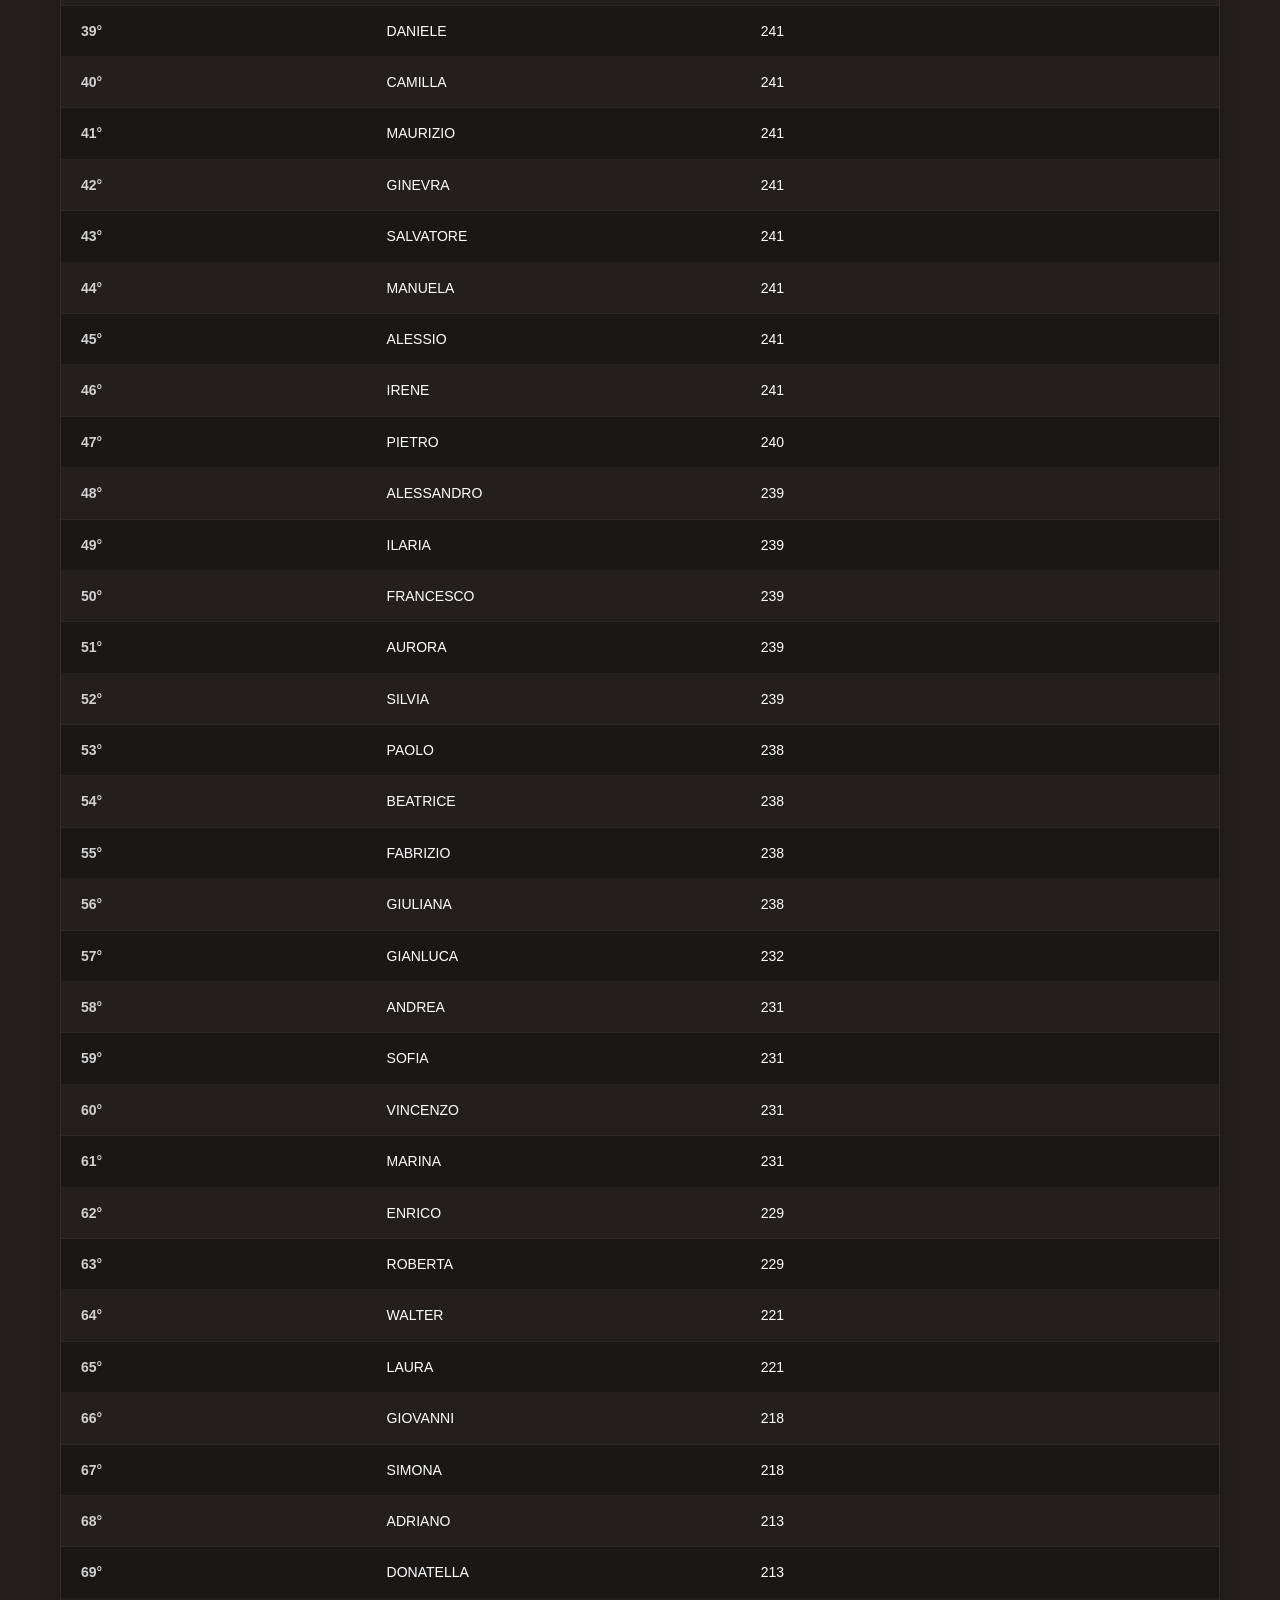
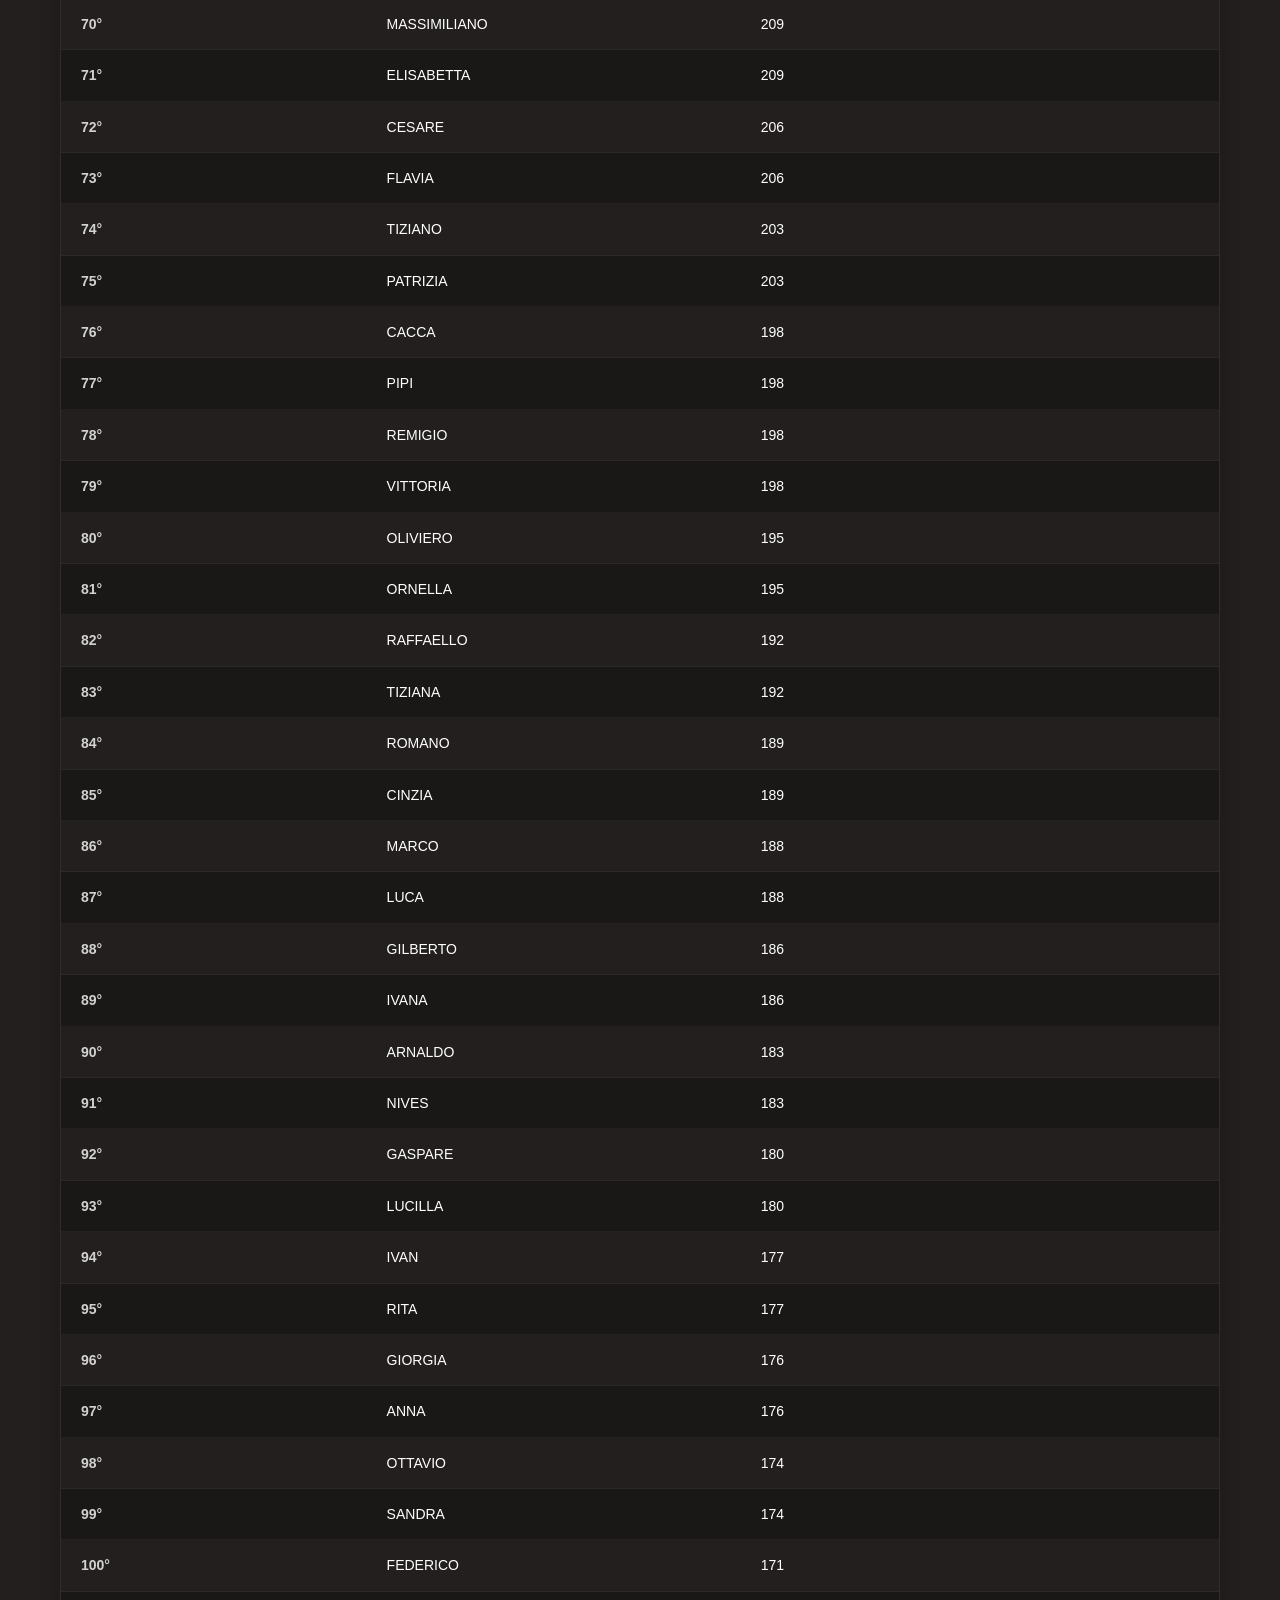
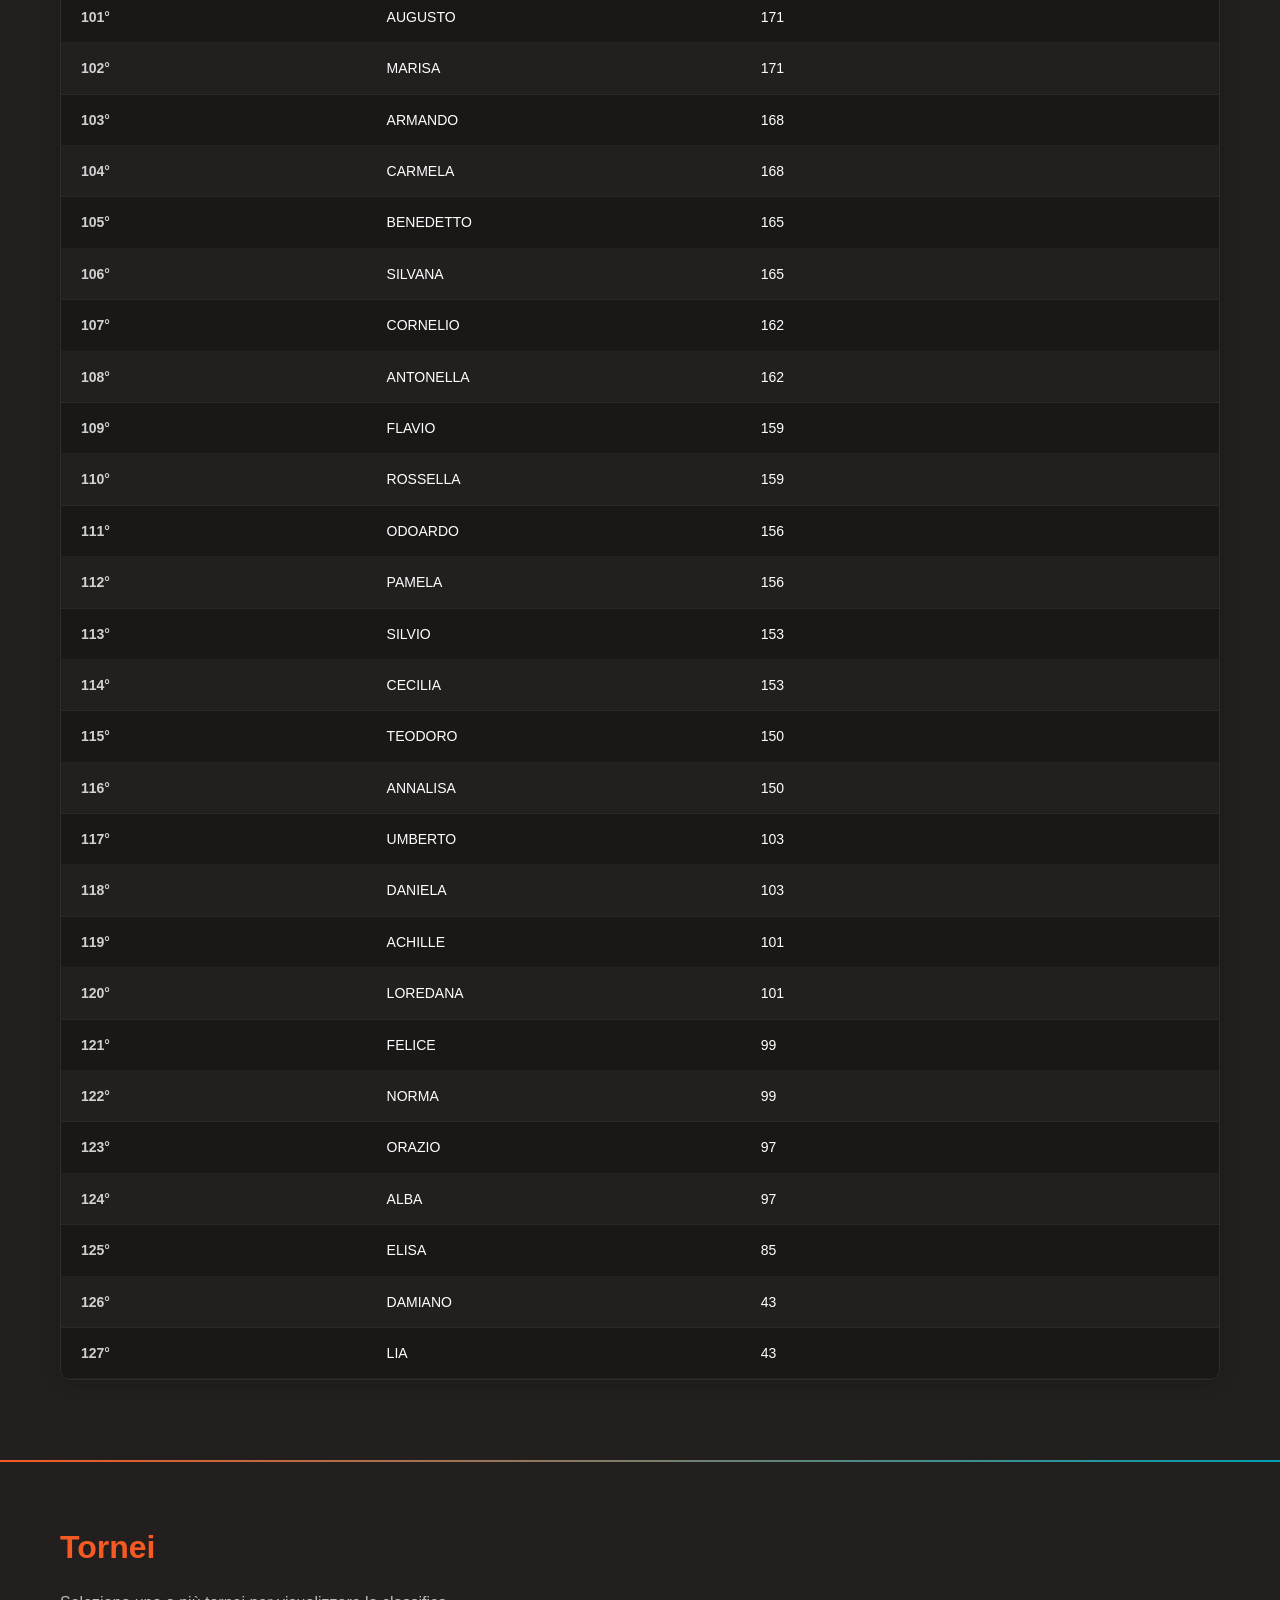
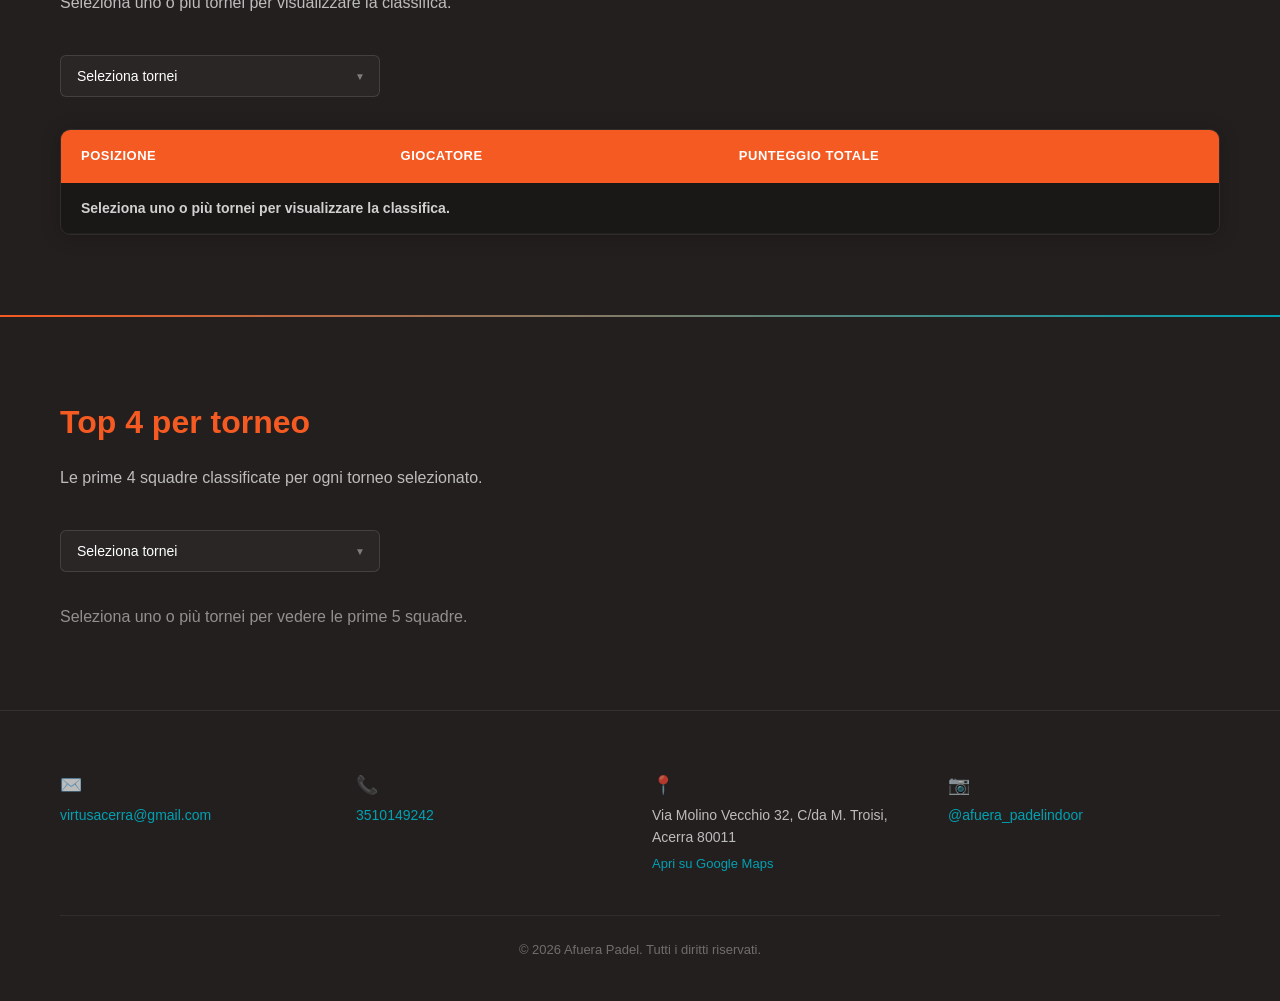
==== commit 49a11249: "first push" ====
--- a/index.html
+++ b/index.html
@@ -20,6 +20,7 @@
       <nav class="header__nav" id="nav">
         <a href="#classifica-generale" class="header__link">Classifica Generale</a>
         <a href="#tornei" class="header__link">Tornei</a>
+        <a href="#top5" class="header__link">Top 4</a>
         <a href="#contatti" class="header__link">Contatti</a>
       </nav>
     </div>
@@ -77,21 +78,35 @@
         </div>
         <input type="text" class="search-input" id="search-tornei" placeholder="Cerca giocatore…" style="display:none">
     <div class="table-wrapper" id="tornei-table-wrapper" style="display:none">
-          <table class="standings" id="tornei-standings">
-            <thead>
-              <tr>
-                <th>Posizione</th>
-                <th>Giocatore 1</th>
-                <th>Giocatore 2</th>
-                <th>Punteggio</th>
-                <th class="torneo-col">Torneo</th>
-              </tr>
-            </thead>
-            <tbody id="tornei-standings-body">
-              <tr><td colspan="5" id="tornei-empty-msg">Seleziona uno o più tornei per visualizzare la classifica.</td></tr>
+      <table class="standings" id="tornei-standings">
+        <thead>
+          <tr>
+            <th>Posizione</th>
+            <th>Giocatore</th>
+            <th>Punteggio Totale</th>
+          </tr>
+        </thead>
+        <tbody id="tornei-standings-body">
+          <tr><td colspan="3">Seleziona uno o più tornei per visualizzare la classifica.</td></tr>
             </tbody>
           </table>
         </div>
+      </div>
+    </section>
+
+    <section class="top5" id="top5">
+      <div class="container">
+        <h2 class="section-title">Top 4 per torneo</h2>
+        <p class="section-desc">Le prime 4 squadre classificate per ogni torneo selezionato.</p>
+        <div class="tornei-selector" id="top5-selector">
+          <button class="tornei-selector__toggle" id="top5-toggle">
+            Seleziona tornei
+          </button>
+          <div class="tornei-selector__dropdown" id="top5-dropdown">
+            <!-- Checkboxes rendered by JS -->
+          </div>
+        </div>
+        <div id="top5-cards"></div>
       </div>
     </section>
   </main>
@@ -101,7 +116,7 @@
       <div class="footer__grid">
         <div class="footer__item">
           <span class="footer__icon">✉️</span>
-          <a href="mailto:afuerapadelclub@gmail.com" class="footer__link">afuerapadelclub@gmail.com</a>
+          <a href="mailto:virtusacerra@gmail.com" class="footer__link">virtusacerra@gmail.com</a>
         </div>
         <div class="footer__item">
           <span class="footer__icon">📞</span>
--- a/style.css
+++ b/style.css
@@ -50,6 +50,7 @@
 .header__logo {
   position: absolute;
   left: 0;
+  transition: opacity 0.3s ease;
 }
 
 .header__logo-img {
@@ -113,7 +114,7 @@
   }
 
   .header__nav--open {
-    max-height: 200px;
+    max-height: 280px;
     visibility: visible;
   }
 
@@ -138,18 +139,17 @@
 }
 
 .hero__inner {
-  display: grid;
-  grid-template-columns: 1fr auto 1fr;
+  display: flex;
   align-items: center;
+  justify-content: center;
   width: 100%;
-  gap: 0;
+  gap: 60px;
 }
 
 .hero__logo-col {
   display: flex;
   justify-content: center;
   align-items: center;
-  padding: 40px;
 }
 
 .hero__logo {
@@ -161,16 +161,16 @@
 
 .hero__diagonal {
   width: 3px;
-  height: 320px;
+  height: 260px;
   background: linear-gradient(180deg, #F55A22, #00A1B3);
   transform: rotate(-15deg);
   opacity: 0.7;
+  flex-shrink: 0;
 }
 
 .hero__text-col {
   display: flex;
   align-items: center;
-  padding: 40px;
   opacity: 0;
   animation: fadeIn 0.8s ease 0.3s forwards;
 }
@@ -195,10 +195,10 @@
 
 @media (max-width: 768px) {
   .hero__inner {
-    grid-template-columns: 1fr;
+    flex-direction: column;
     text-align: center;
-    gap: 20px;
-    padding: 40px 0;
+    gap: 24px;
+    padding: 40px 20px;
   }
 
   .hero__diagonal {
@@ -226,12 +226,19 @@
   margin-bottom: 16px;
 }
 
-/* --- Torneo --- */
-.torneo {
+/* --- Classifica Generale --- */
+.classifica-generale {
   padding: 80px 0;
 }
 
-.torneo__desc {
+/* --- Tornei Section --- */
+.tornei {
+  padding: 60px 0 80px;
+  border-top: 2px solid;
+  border-image: linear-gradient(90deg, #F55A22, #00A1B3) 1;
+}
+
+.section-desc {
   color: rgba(255,255,255,0.7);
   margin-bottom: 40px;
   max-width: 700px;
@@ -256,7 +263,7 @@
 .standings thead {
   background: #F55A22;
   position: sticky;
-  top: 64px;
+  top: 0;
 }
 
 .standings th {
@@ -352,9 +359,184 @@
   color: rgba(255,255,255,0.35);
 }
 
-/* --- Footer --- */
+/* --- Tornei Selector --- */
+.tornei-selector {
+  position: relative;
+  margin-bottom: 32px;
+  max-width: 320px;
+}
+
+.tornei-selector__toggle {
+  width: 100%;
+  padding: 12px 16px;
+  background: #2A2625;
+  color: #fff;
+  border: 1px solid rgba(255,255,255,0.12);
+  border-radius: 6px;
+  cursor: pointer;
+  text-align: left;
+  font-size: 14px;
+  font-family: inherit;
+  transition: border-color 0.2s;
+  position: relative;
+}
+
+.tornei-selector__toggle::after {
+  content: '\25BC';
+  font-size: 10px;
+  position: absolute;
+  right: 14px;
+  top: 50%;
+  transform: translateY(-50%);
+  color: rgba(255,255,255,0.4);
+}
+
+.tornei-selector__toggle:hover {
+  border-color: #F55A22;
+}
+
+.tornei-selector__dropdown {
+  position: absolute;
+  top: 100%;
+  left: 0;
+  right: 0;
+  background: #2A2625;
+  border: 1px solid rgba(255,255,255,0.12);
+  border-top: 0;
+  border-radius: 0 0 6px 6px;
+  max-height: 0;
+  overflow: hidden;
+  visibility: hidden;
+  transition: max-height 0.25s ease;
+  z-index: 50;
+}
+
+.tornei-selector__dropdown--open {
+  max-height: 300px;
+  visibility: visible;
+  overflow-y: auto;
+}
+
+.tornei-selector__item {
+  display: flex;
+  align-items: center;
+  padding: 10px 16px;
+  font-size: 14px;
+  cursor: pointer;
+  transition: background 0.15s;
+  gap: 10px;
+}
+
+.tornei-selector__item:hover {
+  background: rgba(245, 90, 34, 0.12);
+}
+
+.tornei-selector__checkbox {
+  appearance: none;
+  -webkit-appearance: none;
+  width: 18px;
+  height: 18px;
+  border: 2px solid rgba(255,255,255,0.25);
+  border-radius: 4px;
+  cursor: pointer;
+  flex-shrink: 0;
+  transition: all 0.15s;
+  position: relative;
+}
+
+.tornei-selector__checkbox[type="radio"] {
+  border-radius: 50%;
+}
+
+.tornei-selector__checkbox:checked {
+  background: #F55A22;
+  border-color: #F55A22;
+}
+
+.tornei-selector__checkbox:checked::after {
+  content: '';
+  position: absolute;
+  left: 4px;
+  top: 0;
+  width: 6px;
+  height: 10px;
+  border: solid #fff;
+  border-width: 0 2px 2px 0;
+  transform: rotate(45deg);
+}
+
+.tornei-selector__checkbox[type="radio"]:checked::after {
+  content: '';
+  position: absolute;
+  left: 4px;
+  top: 4px;
+  width: 6px;
+  height: 6px;
+  border: none;
+  background: #fff;
+  border-radius: 50%;
+  transform: none;
+}
+
+.tornei-selector__checkbox:hover {
+  border-color: #F55A22;
+}
+
+@media (max-width: 768px) {
+  .tornei-selector {
+    max-width: 100%;
+  }
+}
+
+/* --- Top 5 per torneo --- */
+.top5 {
+  padding: 80px 0;
+  border-top: 2px solid;
+  border-image: linear-gradient(90deg, #F55A22, #00A1B3) 1;
+}
+
+.top5__cards {
+  display: flex;
+  flex-direction: column;
+  gap: 32px;
+}
+
+.top5-card {
+  background: #1A1817;
+  border-radius: 10px;
+  border: 1px solid rgba(255,255,255,0.06);
+  overflow: hidden;
+}
+
+.top5-card__header {
+  padding: 16px 20px;
+  background: rgba(255,255,255,0.03);
+  border-bottom: 1px solid rgba(255,255,255,0.06);
+  font-size: 15px;
+  font-weight: 600;
+  color: #00A1B3;
+}
+
+.top5-card .standings {
+  border: none;
+  border-radius: 0;
+}
+
+.top5-card .standings thead {
+  top: 0;
+}
+
+.top5-card .standings th {
+  padding: 12px 20px;
+  font-size: 12px;
+}
+
+.top5-card .standings td {
+  padding: 10px 20px;
+}
+
 .footer {
-  background: #231F1E;
+  background-color: #231F1E;
   border-top: 1px solid rgba(255,255,255,0.08);
   padding: 60px 0 40px;
 }
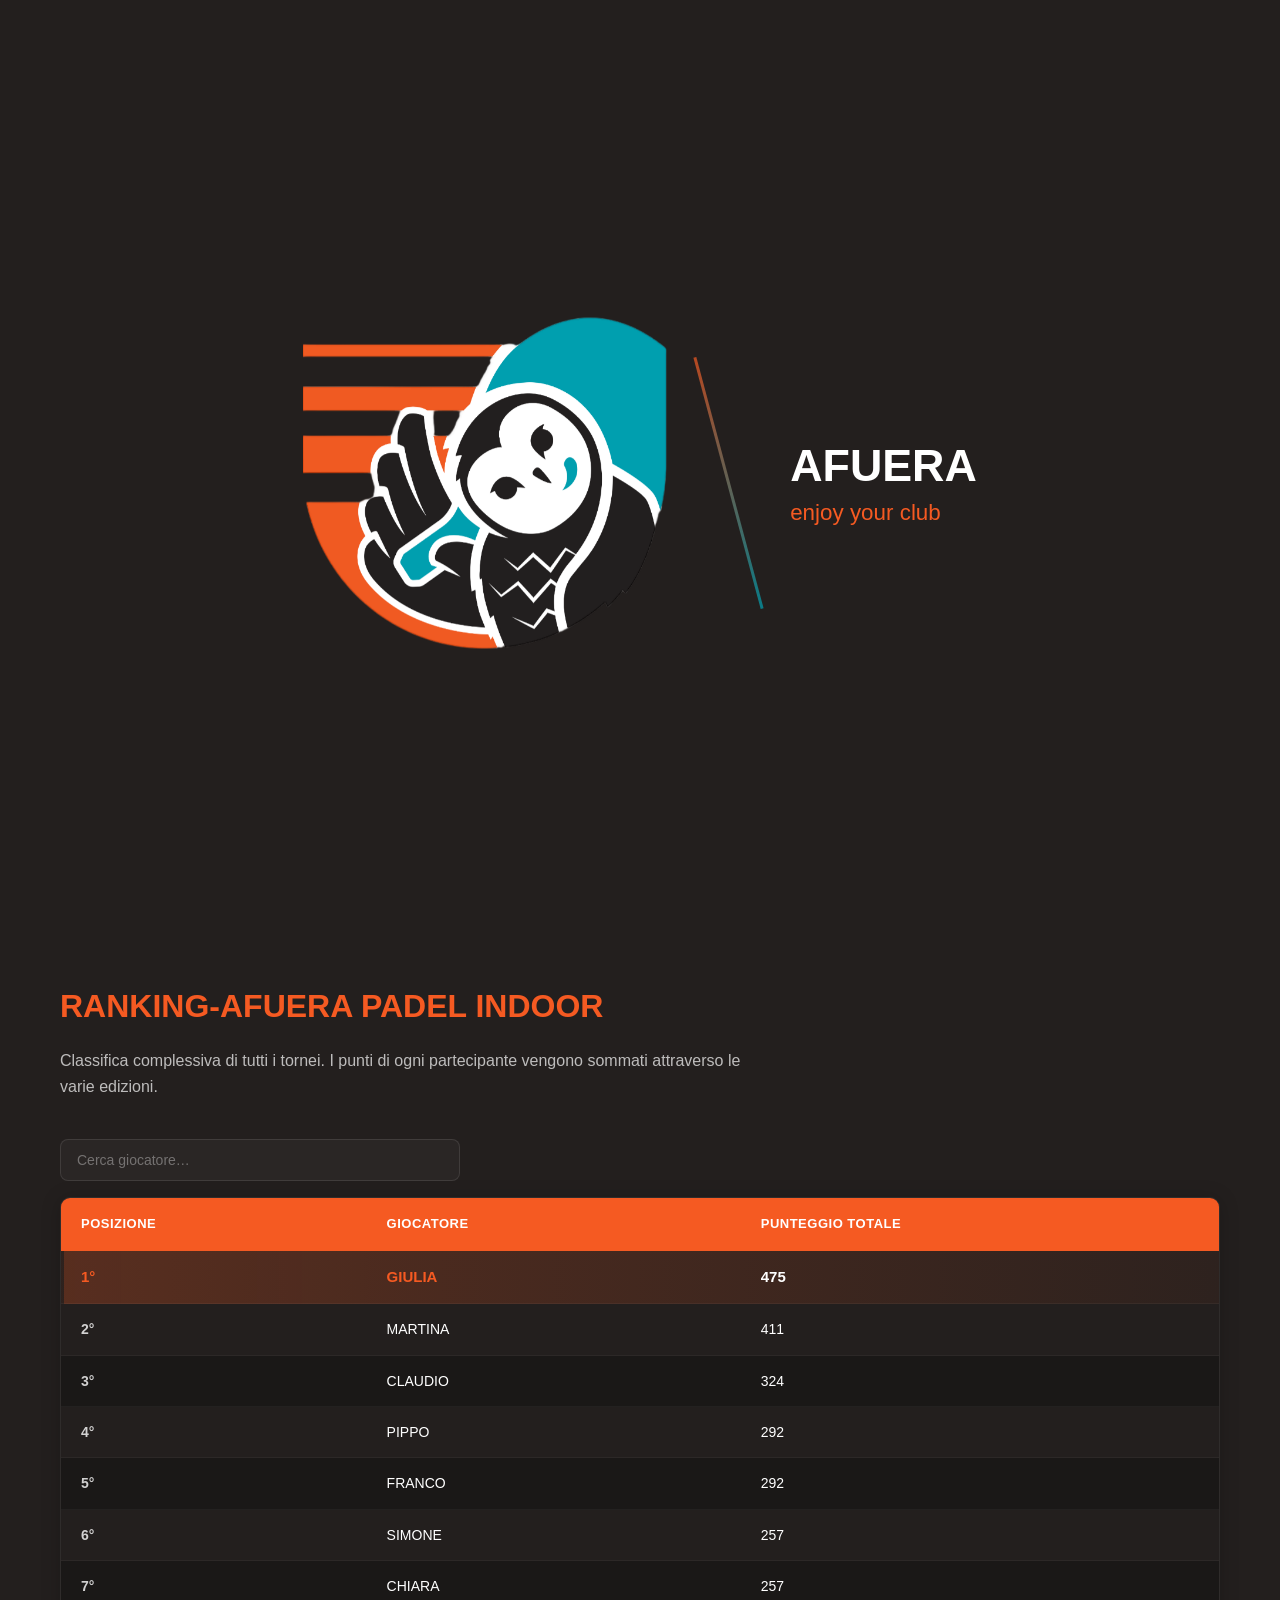
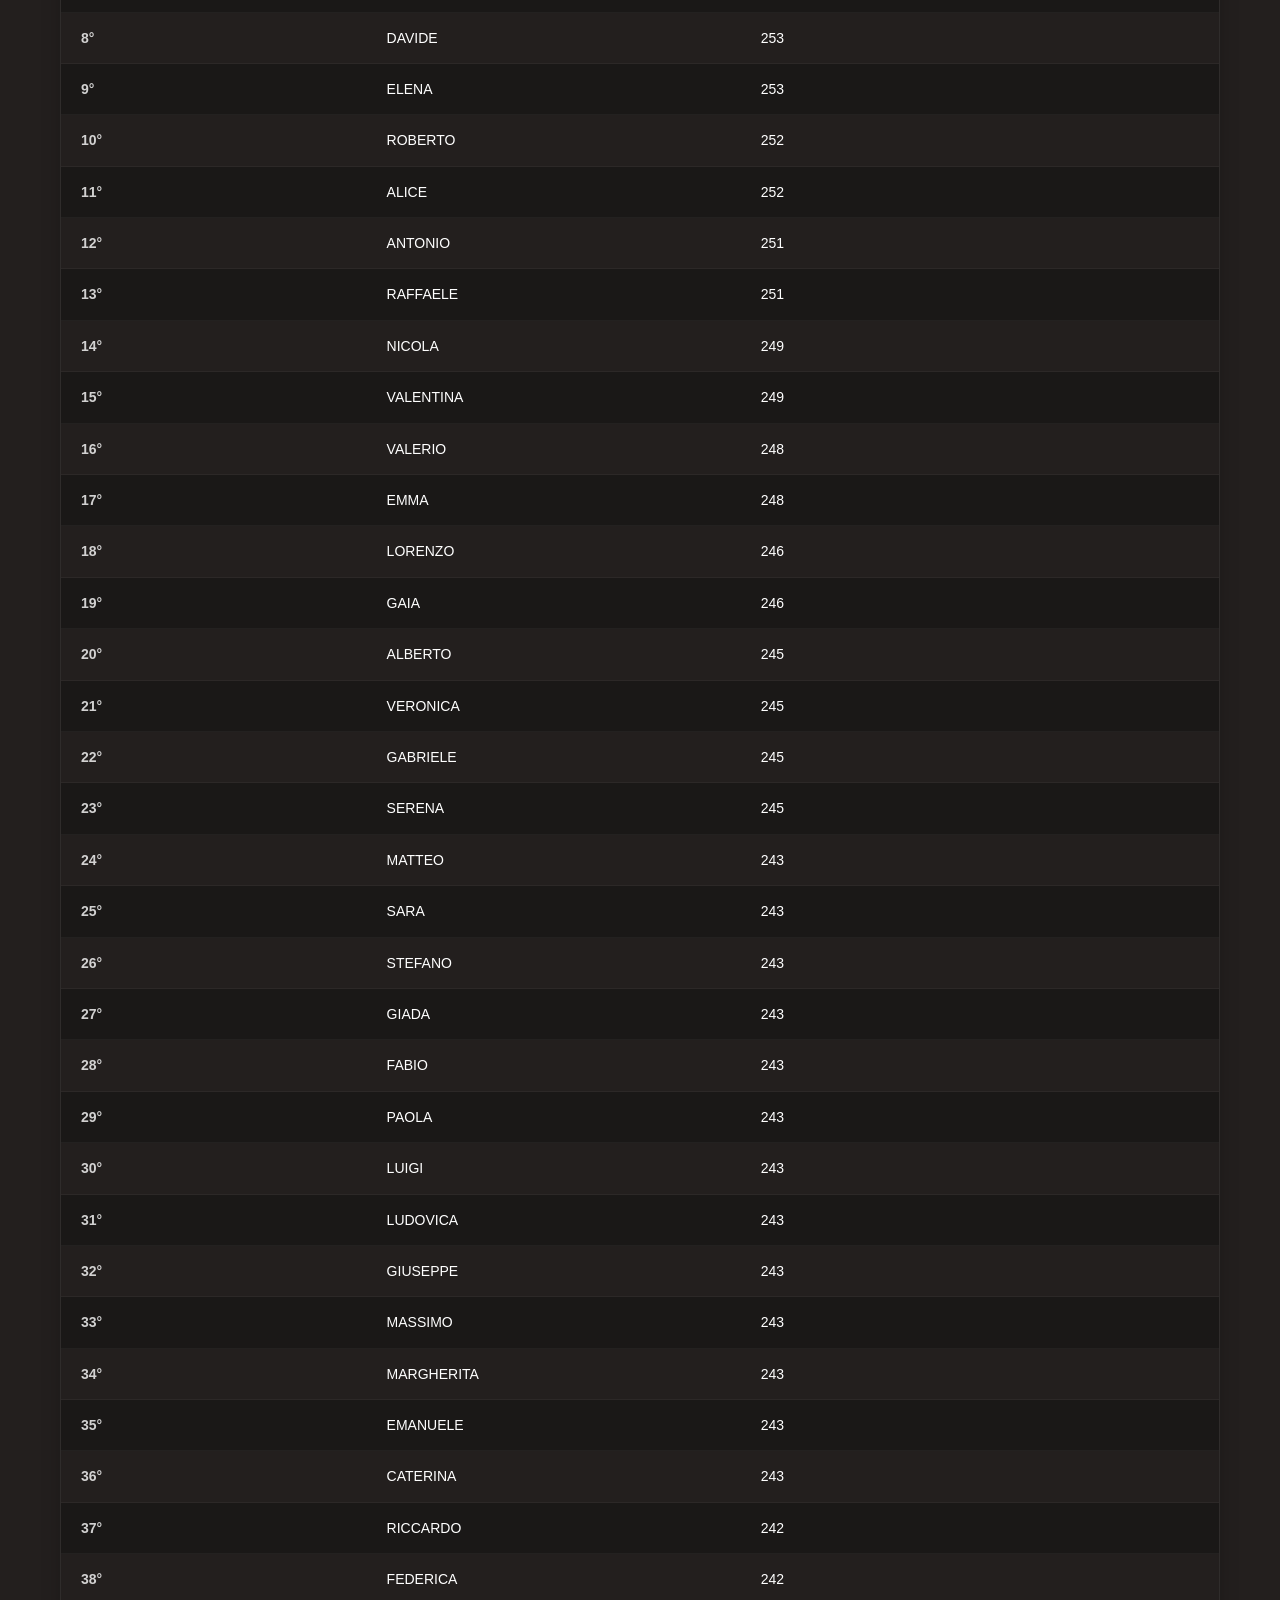
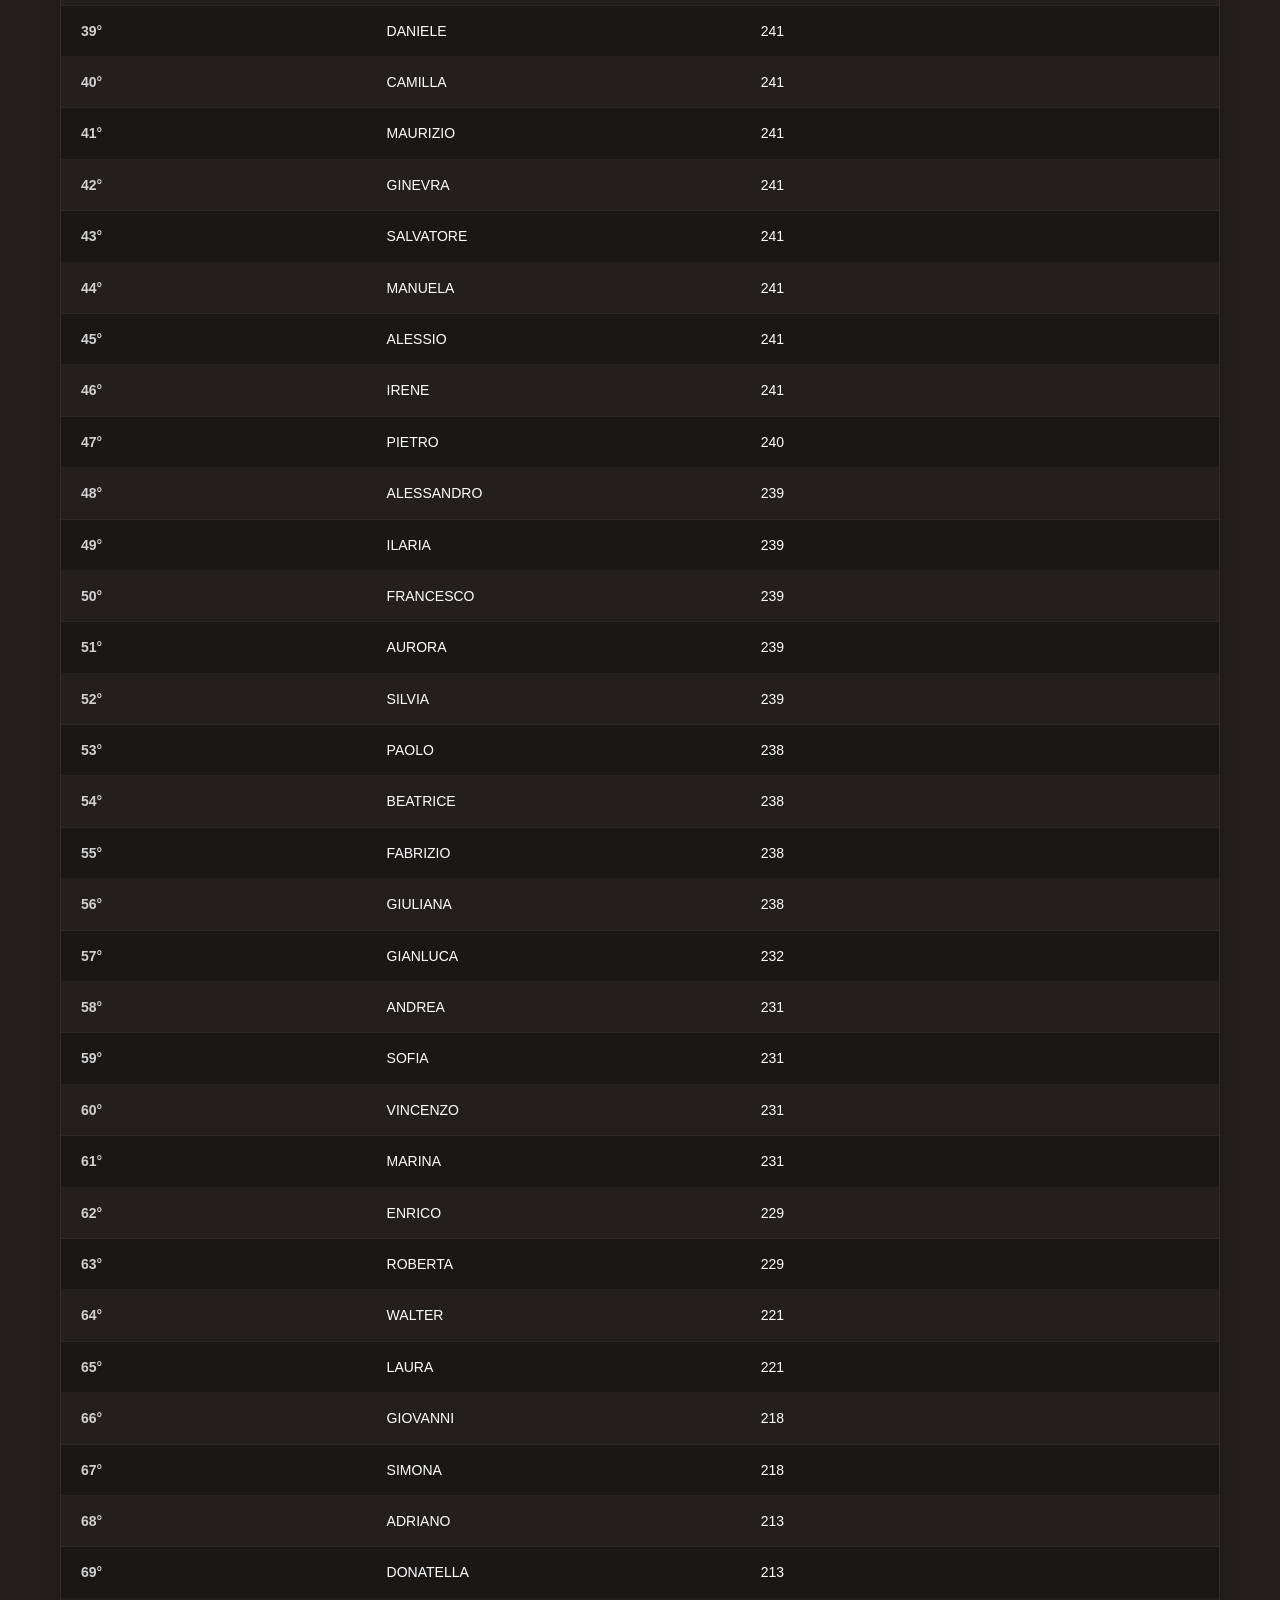
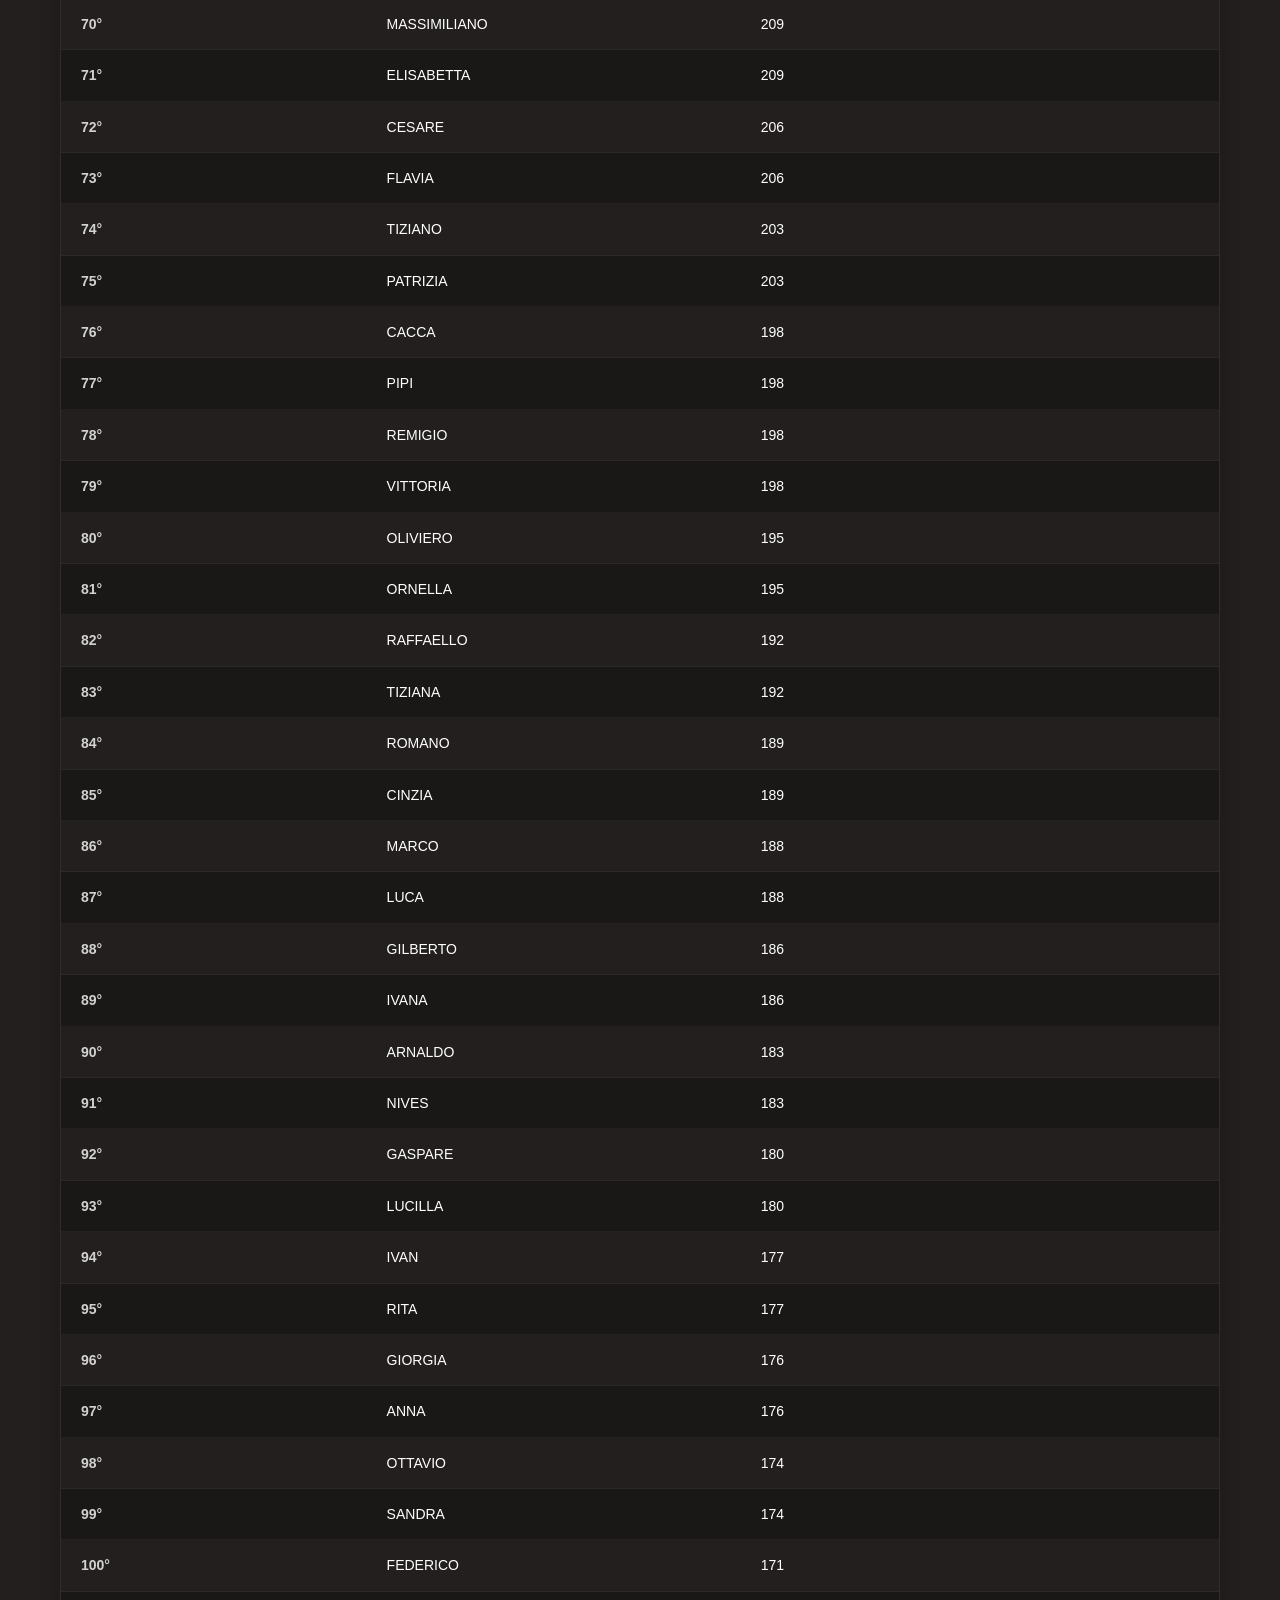
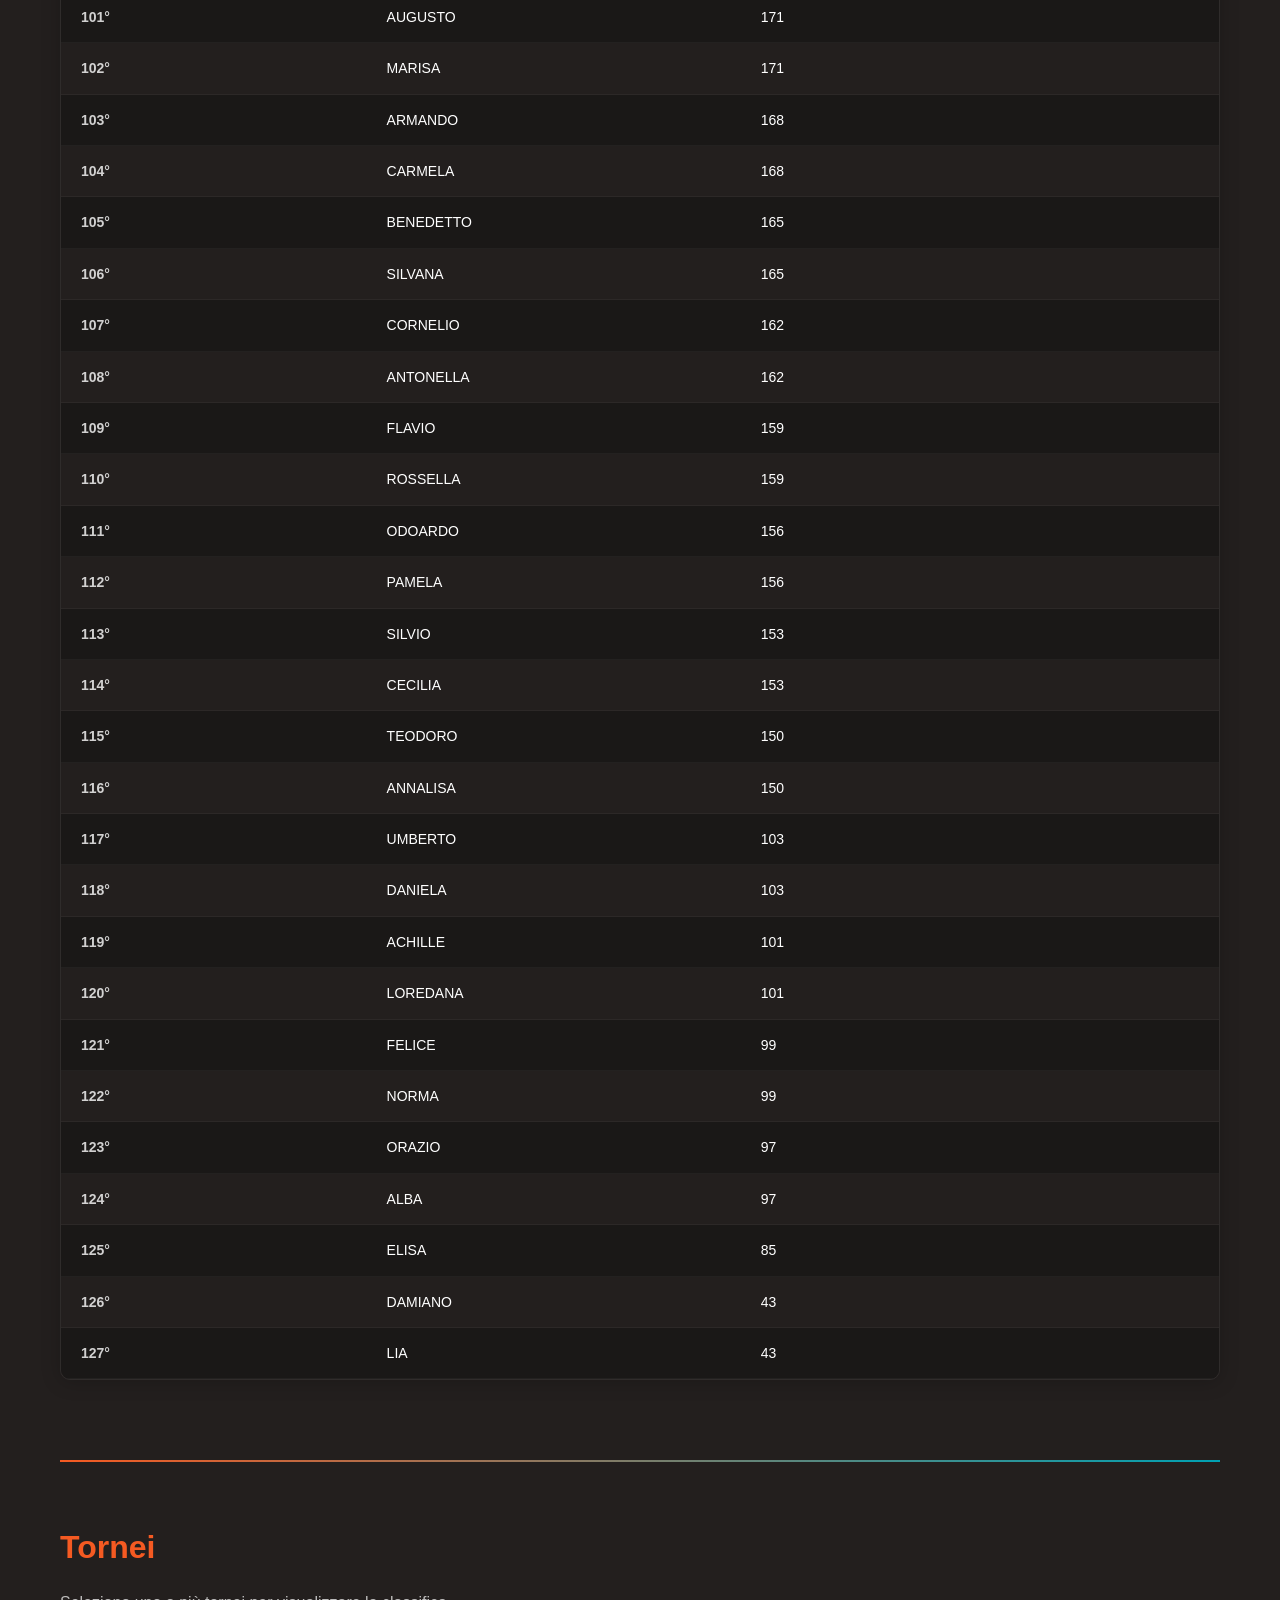
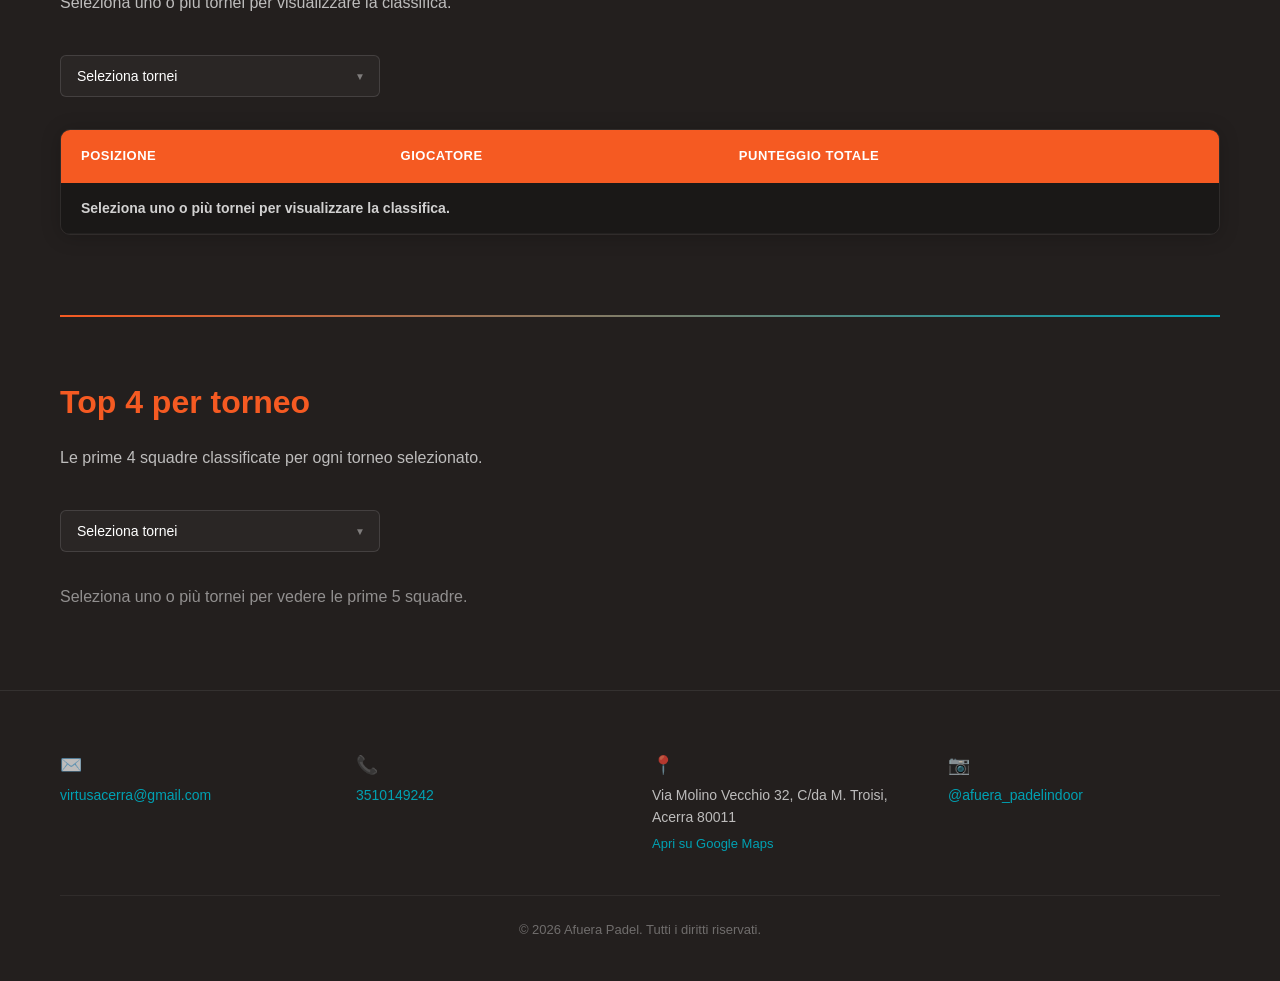
==== commit 0761518f: "modificate cose" ====
--- a/index.html
+++ b/index.html
@@ -39,76 +39,78 @@
       </div>
     </section>
 
-    <section class="classifica-generale" id="classifica-generale">
-      <div class="container">
-        <h2 class="section-title">RANKING-AFUERA PADEL INDOOR</h2>
-        <p class="section-desc">
-          Classifica complessiva di tutti i tornei. I punti di ogni partecipante
-          vengono sommati attraverso le varie edizioni.
-        </p>
-        <input type="text" class="search-input" id="search-general" placeholder="Cerca giocatore…">
-        <div class="table-wrapper">
-          <table class="standings" id="general-standings">
-            <thead>
-              <tr>
-                <th>Posizione</th>
-                <th>Giocatore</th>
-                <th>Punteggio Totale</th>
-              </tr>
-            </thead>
-            <tbody id="general-standings-body">
-              <tr><td colspan="3">Caricamento classifica generale…</td></tr>
-            </tbody>
-          </table>
-        </div>
-      </div>
-    </section>
-
-    <section class="tornei" id="tornei">
-      <div class="container">
-        <h2 class="section-title">Tornei</h2>
-        <p class="section-desc">Seleziona uno o più tornei per visualizzare la classifica.</p>
-        <div class="tornei-selector" id="tornei-selector">
-          <button class="tornei-selector__toggle" id="tornei-toggle">
-            Seleziona tornei
-          </button>
-          <div class="tornei-selector__dropdown" id="tornei-dropdown">
-            <!-- Checkboxes rendered by JS -->
+    <div class="content-wrapper">
+      <section class="classifica-generale" id="classifica-generale">
+        <div class="container">
+          <h2 class="section-title">RANKING-AFUERA PADEL INDOOR</h2>
+          <p class="section-desc">
+            Classifica complessiva di tutti i tornei. I punti di ogni partecipante
+            vengono sommati attraverso le varie edizioni.
+          </p>
+          <input type="text" class="search-input" id="search-general" placeholder="Cerca giocatore…">
+          <div class="table-wrapper">
+            <table class="standings" id="general-standings">
+              <thead>
+                <tr>
+                  <th>Posizione</th>
+                  <th>Giocatore</th>
+                  <th>Punteggio Totale</th>
+                </tr>
+              </thead>
+              <tbody id="general-standings-body">
+                <tr><td colspan="3">Caricamento classifica generale…</td></tr>
+              </tbody>
+            </table>
           </div>
         </div>
-        <input type="text" class="search-input" id="search-tornei" placeholder="Cerca giocatore…" style="display:none">
-    <div class="table-wrapper" id="tornei-table-wrapper" style="display:none">
-      <table class="standings" id="tornei-standings">
-        <thead>
-          <tr>
-            <th>Posizione</th>
-            <th>Giocatore</th>
-            <th>Punteggio Totale</th>
-          </tr>
-        </thead>
-        <tbody id="tornei-standings-body">
-          <tr><td colspan="3">Seleziona uno o più tornei per visualizzare la classifica.</td></tr>
-            </tbody>
-          </table>
-        </div>
-      </div>
-    </section>
+      </section>
 
-    <section class="top5" id="top5">
-      <div class="container">
-        <h2 class="section-title">Top 4 per torneo</h2>
-        <p class="section-desc">Le prime 4 squadre classificate per ogni torneo selezionato.</p>
-        <div class="tornei-selector" id="top5-selector">
-          <button class="tornei-selector__toggle" id="top5-toggle">
-            Seleziona tornei
-          </button>
-          <div class="tornei-selector__dropdown" id="top5-dropdown">
-            <!-- Checkboxes rendered by JS -->
+      <section class="tornei" id="tornei">
+        <div class="container">
+          <h2 class="section-title">Tornei</h2>
+          <p class="section-desc">Seleziona uno o più tornei per visualizzare la classifica.</p>
+          <div class="tornei-selector" id="tornei-selector">
+            <button class="tornei-selector__toggle" id="tornei-toggle">
+              Seleziona tornei
+            </button>
+            <div class="tornei-selector__dropdown" id="tornei-dropdown">
+              <!-- Checkboxes rendered by JS -->
+            </div>
+          </div>
+          <input type="text" class="search-input" id="search-tornei" placeholder="Cerca giocatore…" style="display:none">
+          <div class="table-wrapper" id="tornei-table-wrapper" style="display:none">
+            <table class="standings" id="tornei-standings">
+              <thead>
+                <tr>
+                  <th>Posizione</th>
+                  <th>Giocatore</th>
+                  <th>Punteggio Totale</th>
+                </tr>
+              </thead>
+              <tbody id="tornei-standings-body">
+                <tr><td colspan="3">Seleziona uno o più tornei per visualizzare la classifica.</td></tr>
+              </tbody>
+            </table>
           </div>
         </div>
-        <div id="top5-cards"></div>
-      </div>
-    </section>
+      </section>
+
+      <section class="top5" id="top5">
+        <div class="container">
+          <h2 class="section-title">Top 4 per torneo</h2>
+          <p class="section-desc">Le prime 4 squadre classificate per ogni torneo selezionato.</p>
+          <div class="tornei-selector" id="top5-selector">
+            <button class="tornei-selector__toggle" id="top5-toggle">
+              Seleziona tornei
+            </button>
+            <div class="tornei-selector__dropdown" id="top5-dropdown">
+              <!-- Checkboxes rendered by JS -->
+            </div>
+          </div>
+          <div id="top5-cards"></div>
+        </div>
+      </section>
+    </div>
   </main>
 
   <footer class="footer" id="contatti">
--- a/style.css
+++ b/style.css
@@ -37,6 +37,7 @@
   z-index: 100;
   background-color: #231F1E;
   border-bottom: 1px solid rgba(255,255,255,0.08);
+  transition: opacity 0.3s ease;
 }
 
 .header__inner {
@@ -124,6 +125,16 @@
     border-bottom: 1px solid rgba(255,255,255,0.06);
   }
 
+  .header__logo {
+    left: 50%;
+    transform: translateX(-50%);
+  }
+
+  .header__hamburger {
+    right: 12px;
+    padding: 8px;
+  }
+
   .header__hamburger {
     display: flex;
   }
@@ -218,6 +229,45 @@
   }
 }
 
+.content-wrapper {
+  position: relative;
+}
+
+.content-wrapper::before,
+.content-wrapper::after {
+  content: '';
+  position: absolute;
+  top: 120px;
+  bottom: 120px;
+  width: 2px;
+  background: linear-gradient(180deg, #F55A22, #00A1B3);
+  opacity: 0;
+  transition: opacity 0.3s ease;
+  z-index: 1;
+  pointer-events: none;
+  border-radius: 1px;
+}
+
+.content-wrapper.content-wrapper--scrolled::before,
+.content-wrapper.content-wrapper--scrolled::after {
+  opacity: 0.35;
+}
+
+.content-wrapper::before {
+  left: 60px;
+}
+
+.content-wrapper::after {
+  right: 60px;
+}
+
+@media (max-width: 768px) {
+  .content-wrapper::before,
+  .content-wrapper::after {
+    display: none;
+  }
+}
+
 /* --- Sections --- */
 .section-title {
   font-size: 2rem;
@@ -233,9 +283,15 @@
 
 /* --- Tornei Section --- */
 .tornei {
-  padding: 60px 0 80px;
-  border-top: 2px solid;
-  border-image: linear-gradient(90deg, #F55A22, #00A1B3) 1;
+  padding: 0 0 80px;
+}
+
+.tornei .container::before {
+  content: '';
+  display: block;
+  height: 2px;
+  background: linear-gradient(90deg, #F55A22, #00A1B3);
+  margin-bottom: 60px;
 }
 
 .section-desc {
@@ -490,9 +546,15 @@
 
 /* --- Top 5 per torneo --- */
 .top5 {
-  padding: 80px 0;
-  border-top: 2px solid;
-  border-image: linear-gradient(90deg, #F55A22, #00A1B3) 1;
+  padding: 0 0 80px;
+}
+
+.top5 .container::before {
+  content: '';
+  display: block;
+  height: 2px;
+  background: linear-gradient(90deg, #F55A22, #00A1B3);
+  margin-bottom: 60px;
 }
 
 .top5__cards {
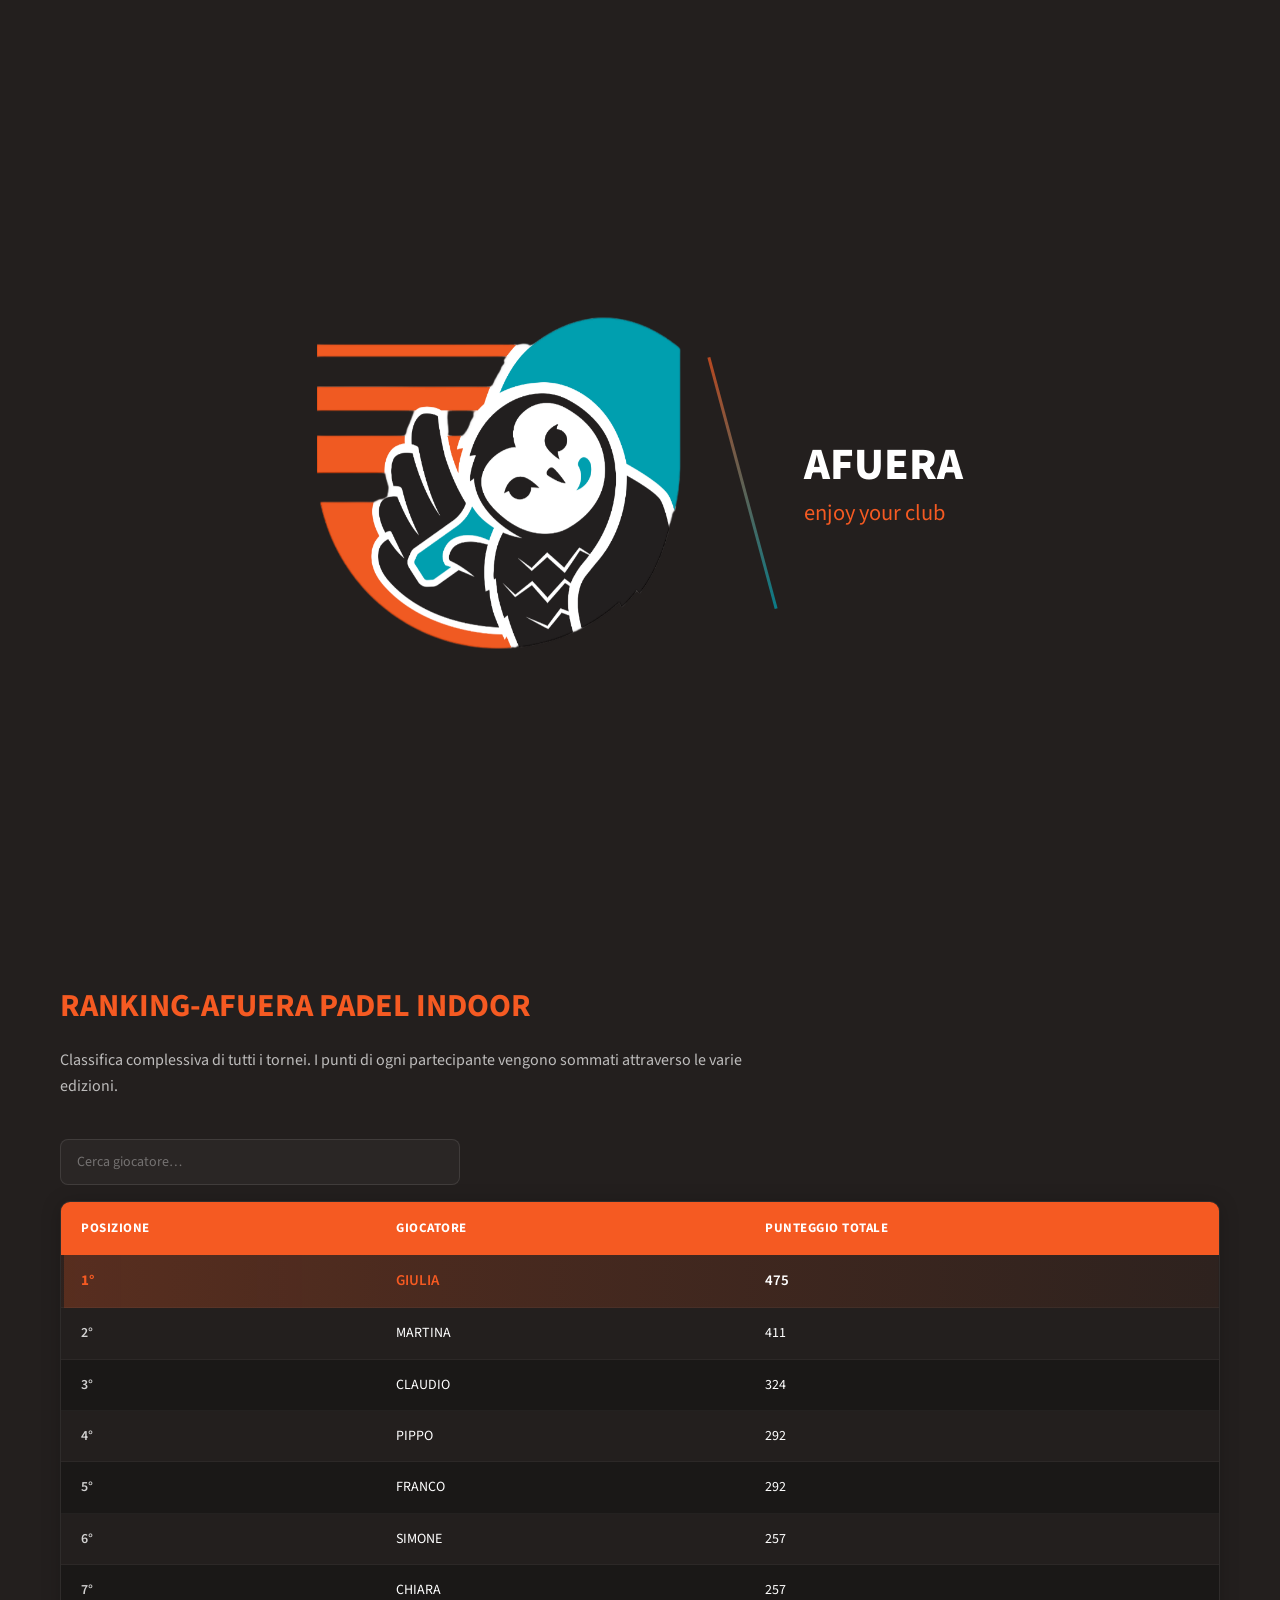
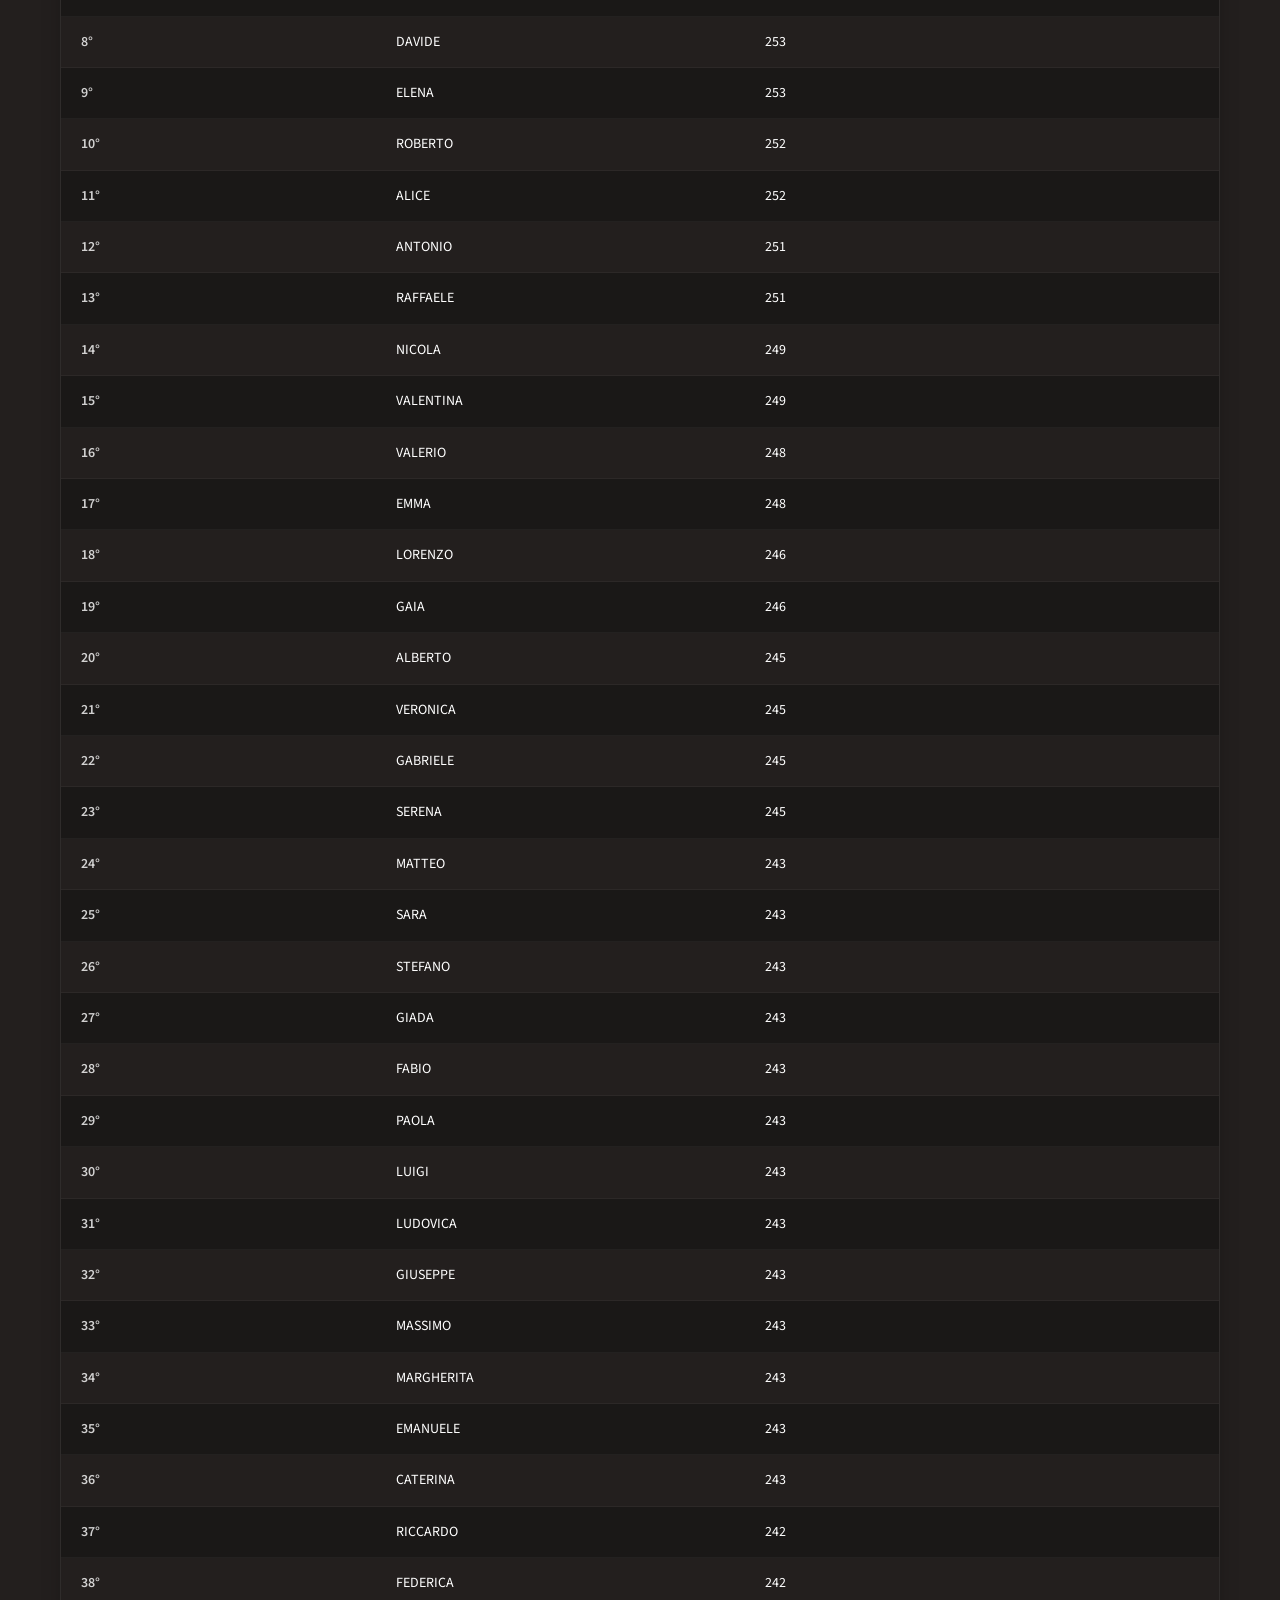
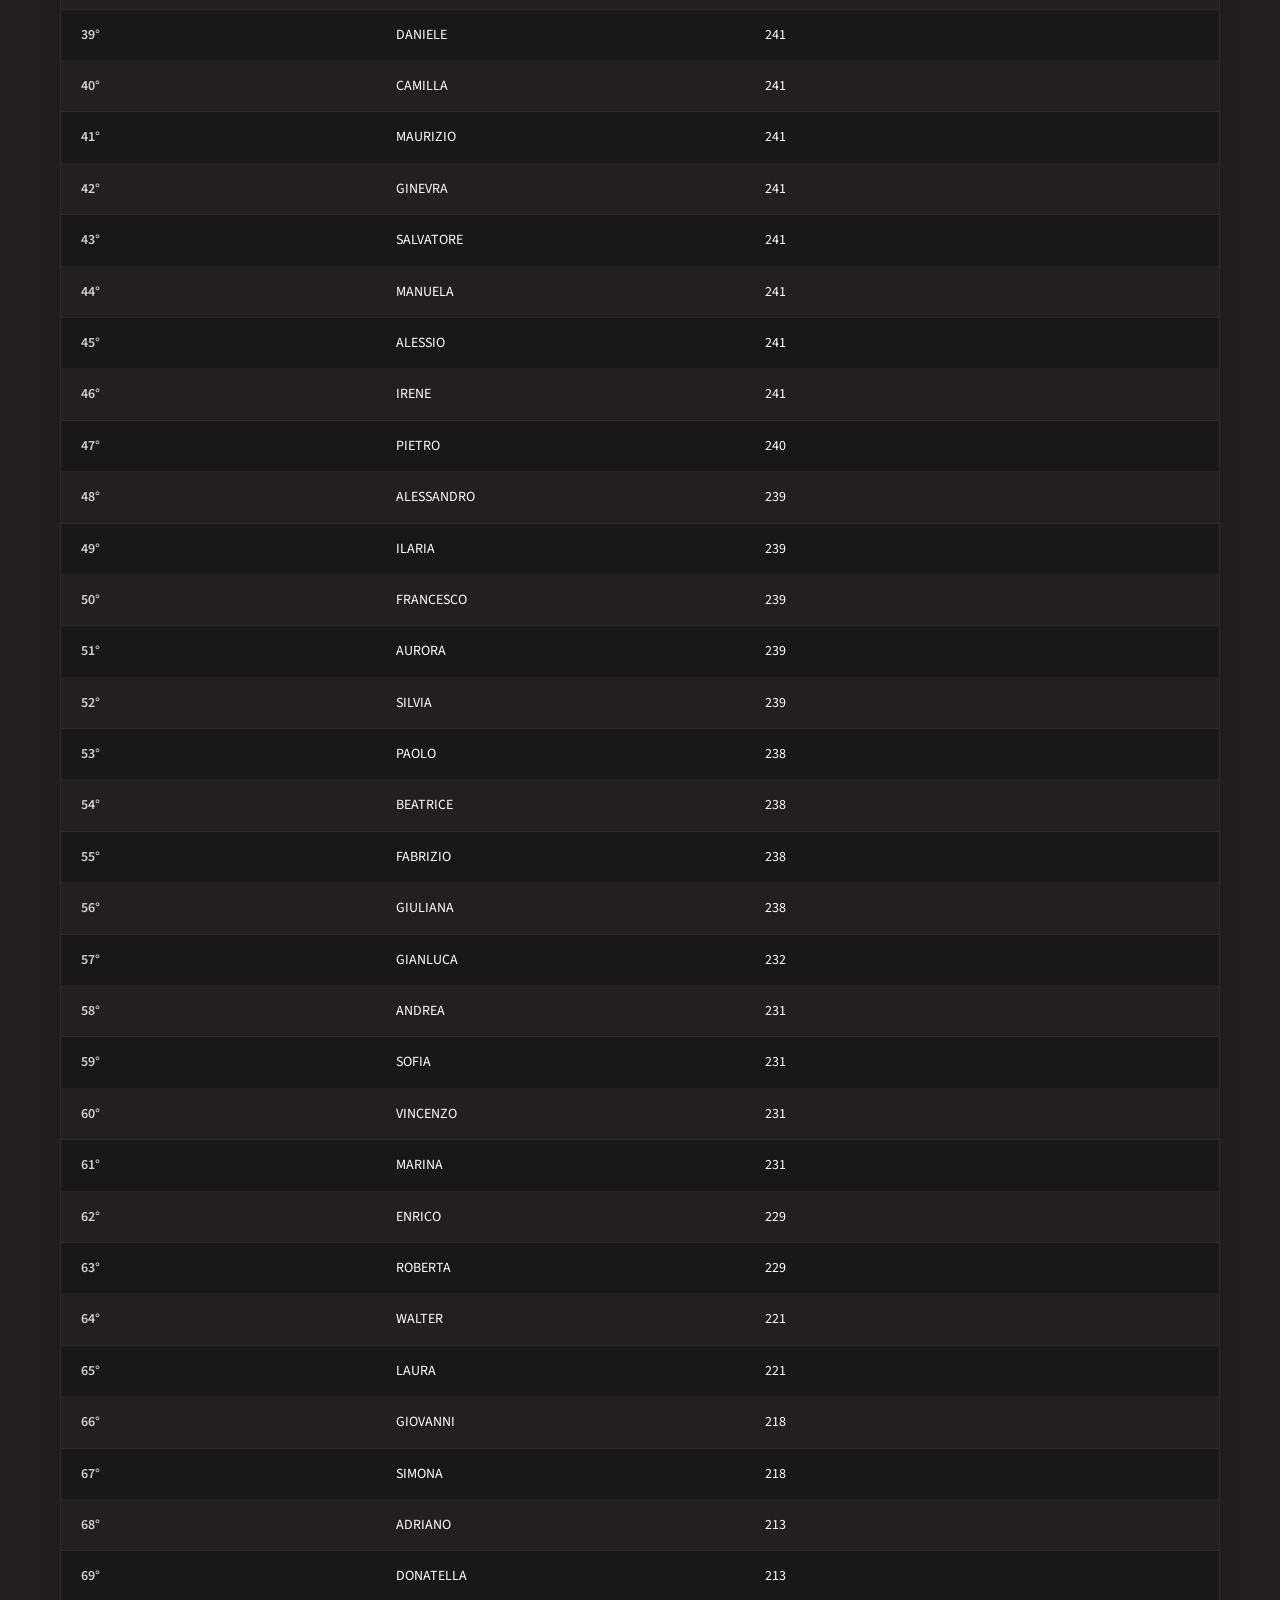
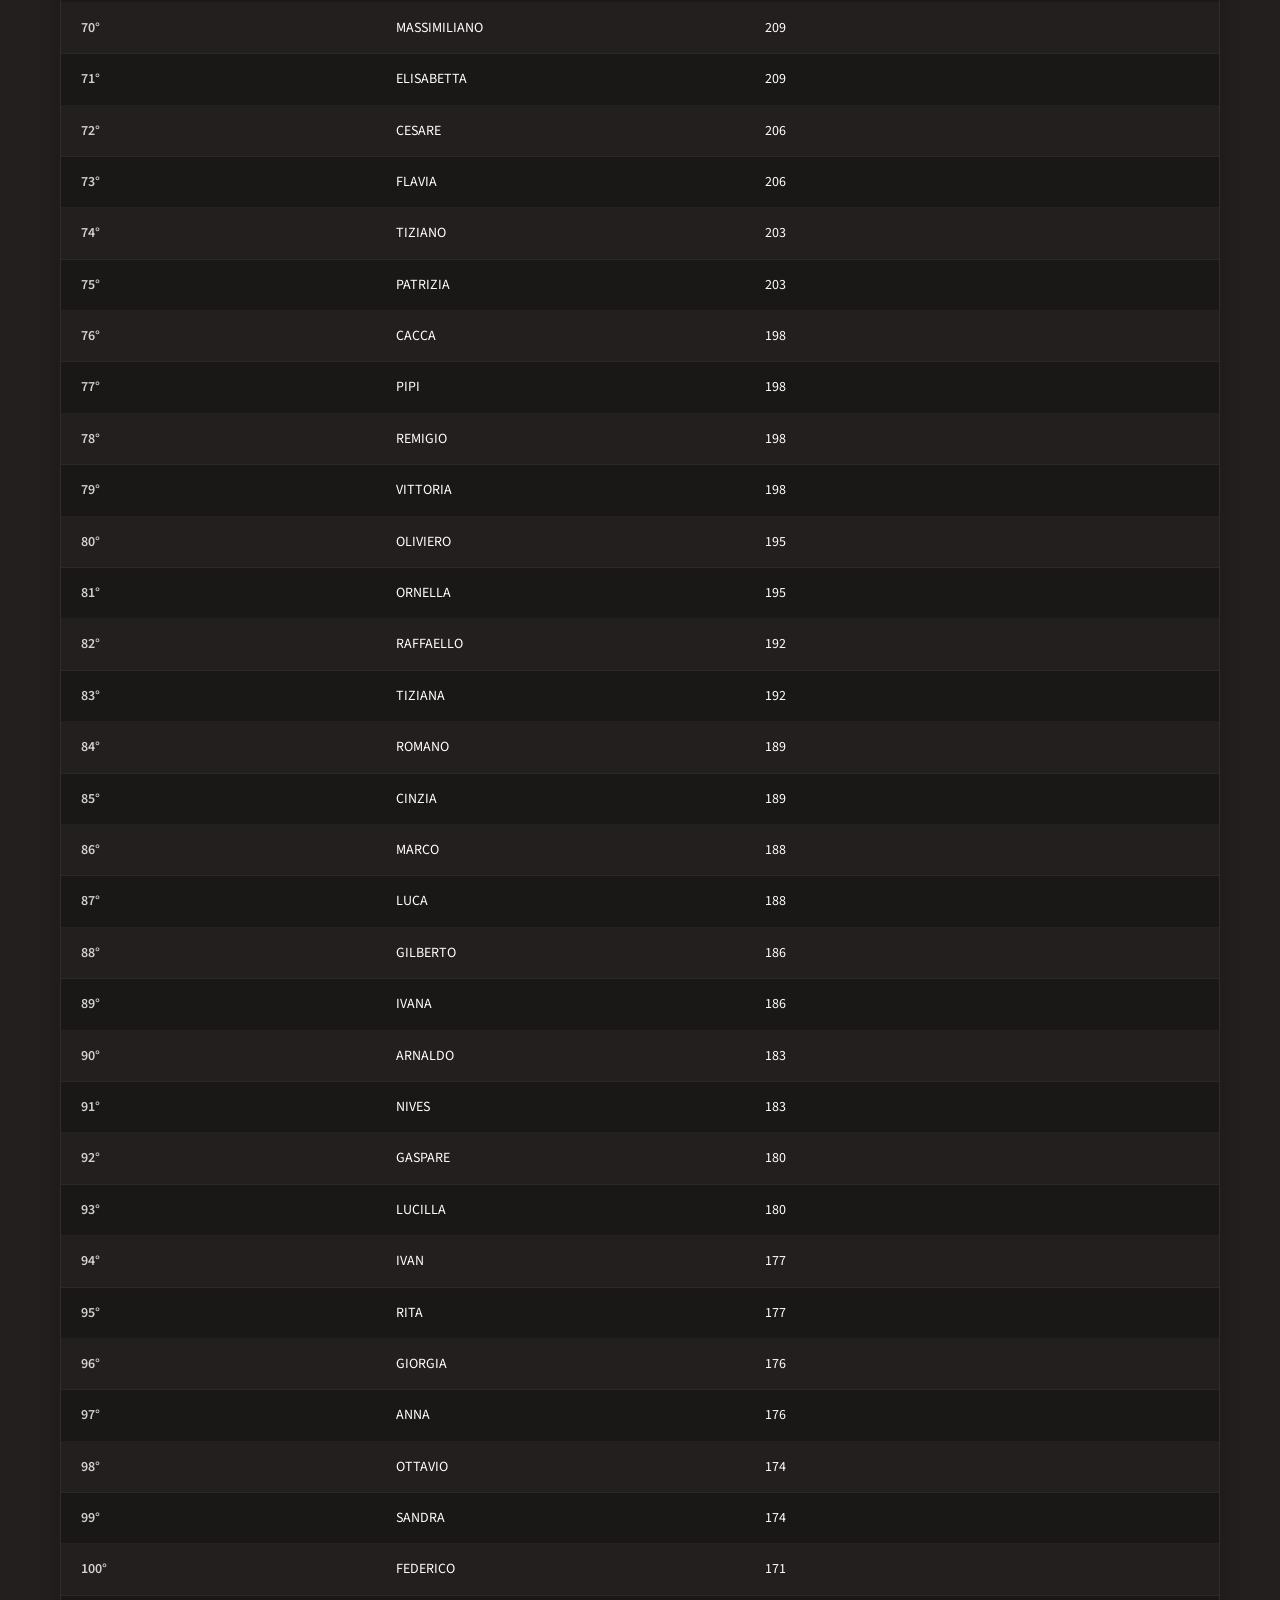
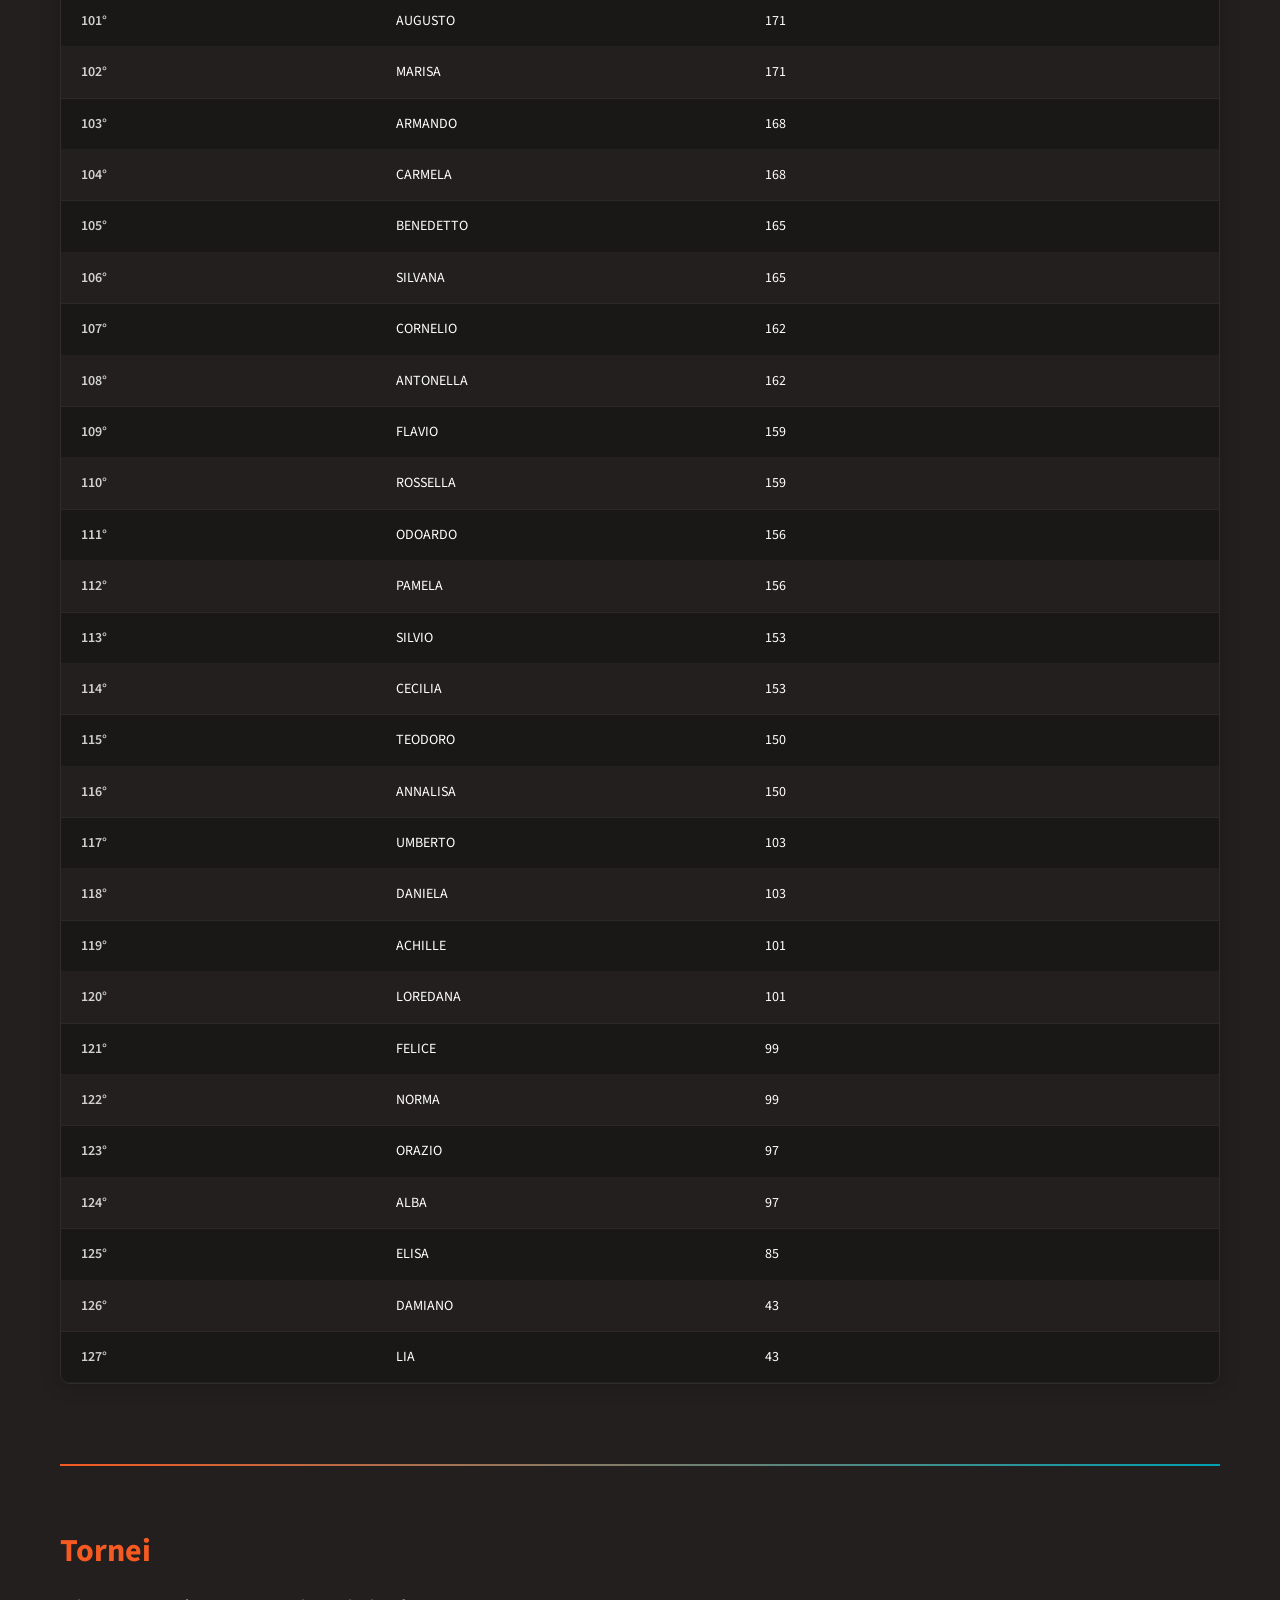
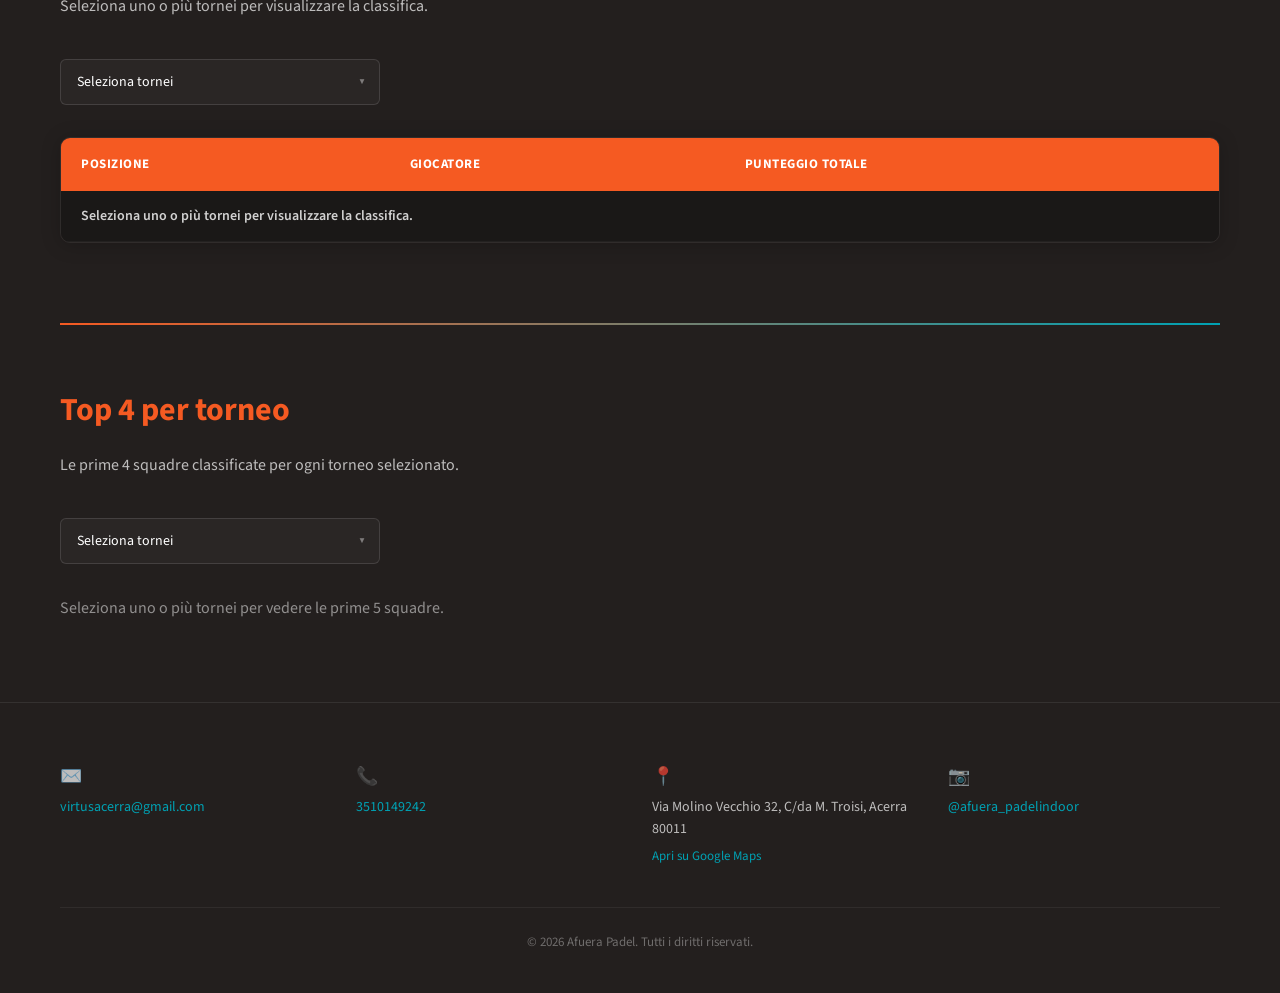
==== commit 59ac6adf: "cambiati font" ====
--- a/index.html
+++ b/index.html
@@ -5,6 +5,9 @@
   <meta name="viewport" content="width=device-width, initial-scale=1.0">
   <title>RANKING-AFUERA PADEL INDOOR</title>
   <link rel="icon" type="image/x-icon" href="assets/img/logo.ico">
+  <link rel="preconnect" href="https://fonts.googleapis.com">
+  <link rel="preconnect" href="https://fonts.gstatic.com" crossorigin>
+  <link href="https://fonts.googleapis.com/css2?family=Source+Sans+3:wght@400;600;700;800&display=swap" rel="stylesheet">
   <link rel="stylesheet" href="style.css">
 </head>
 <body>
--- a/style.css
+++ b/style.css
@@ -4,24 +4,45 @@
   box-sizing: border-box;
 }
 
+@font-face {
+  font-family: 'MyriadPro';
+  src: url('assets/font/MyriadPro-Regular.woff2') format('woff2'),
+       url('assets/font/MyriadPro-Regular.otf') format('opentype');
+  font-weight: 400;
+  font-style: normal;
+  font-display: swap;
+}
+
+@font-face {
+  font-family: 'MyriadPro';
+  src: url('assets/font/MyriadPro-Semibold.woff2') format('woff2'),
+       url('assets/font/MYRIADPRO-SEMIBOLD.OTF') format('opentype');
+  font-weight: 600;
+  font-style: normal;
+  font-display: swap;
+}
+
+@font-face {
+  font-family: 'MyriadPro';
+  src: url('assets/font/MyriadPro-Bold.woff2') format('woff2'),
+       url('assets/font/MYRIADPRO-BOLD.OTF') format('opentype');
+  font-weight: 700;
+  font-style: normal;
+  font-display: swap;
+}
+
 html {
   scroll-behavior: smooth;
 }
 
-@font-face {
-  font-family: 'MyriadPro-Regular';
-  src: url('assets/font/MyriadPro-Regular.otf') format('opentype'),
-       url('assets/font/font-0064.ttf') format('truetype'),
-       url('assets/font/font-0065.ttf') format('truetype');
-  font-weight: normal;
-  font-style: normal;
-}
-
 body {
-  font-family: 'MyriadPro-Regular', -apple-system, BlinkMacSystemFont, "Segoe UI", Roboto, sans-serif;
+  font-family: 'Source Sans 3', 'MyriadPro', -apple-system, BlinkMacSystemFont, "Segoe UI", Roboto, sans-serif;
   background-color: #231F1E;
   color: #fff;
   line-height: 1.6;
+  -webkit-font-smoothing: antialiased;
+  -moz-osx-font-smoothing: grayscale;
+  -webkit-text-size-adjust: 100%;
 }
 
 .container {
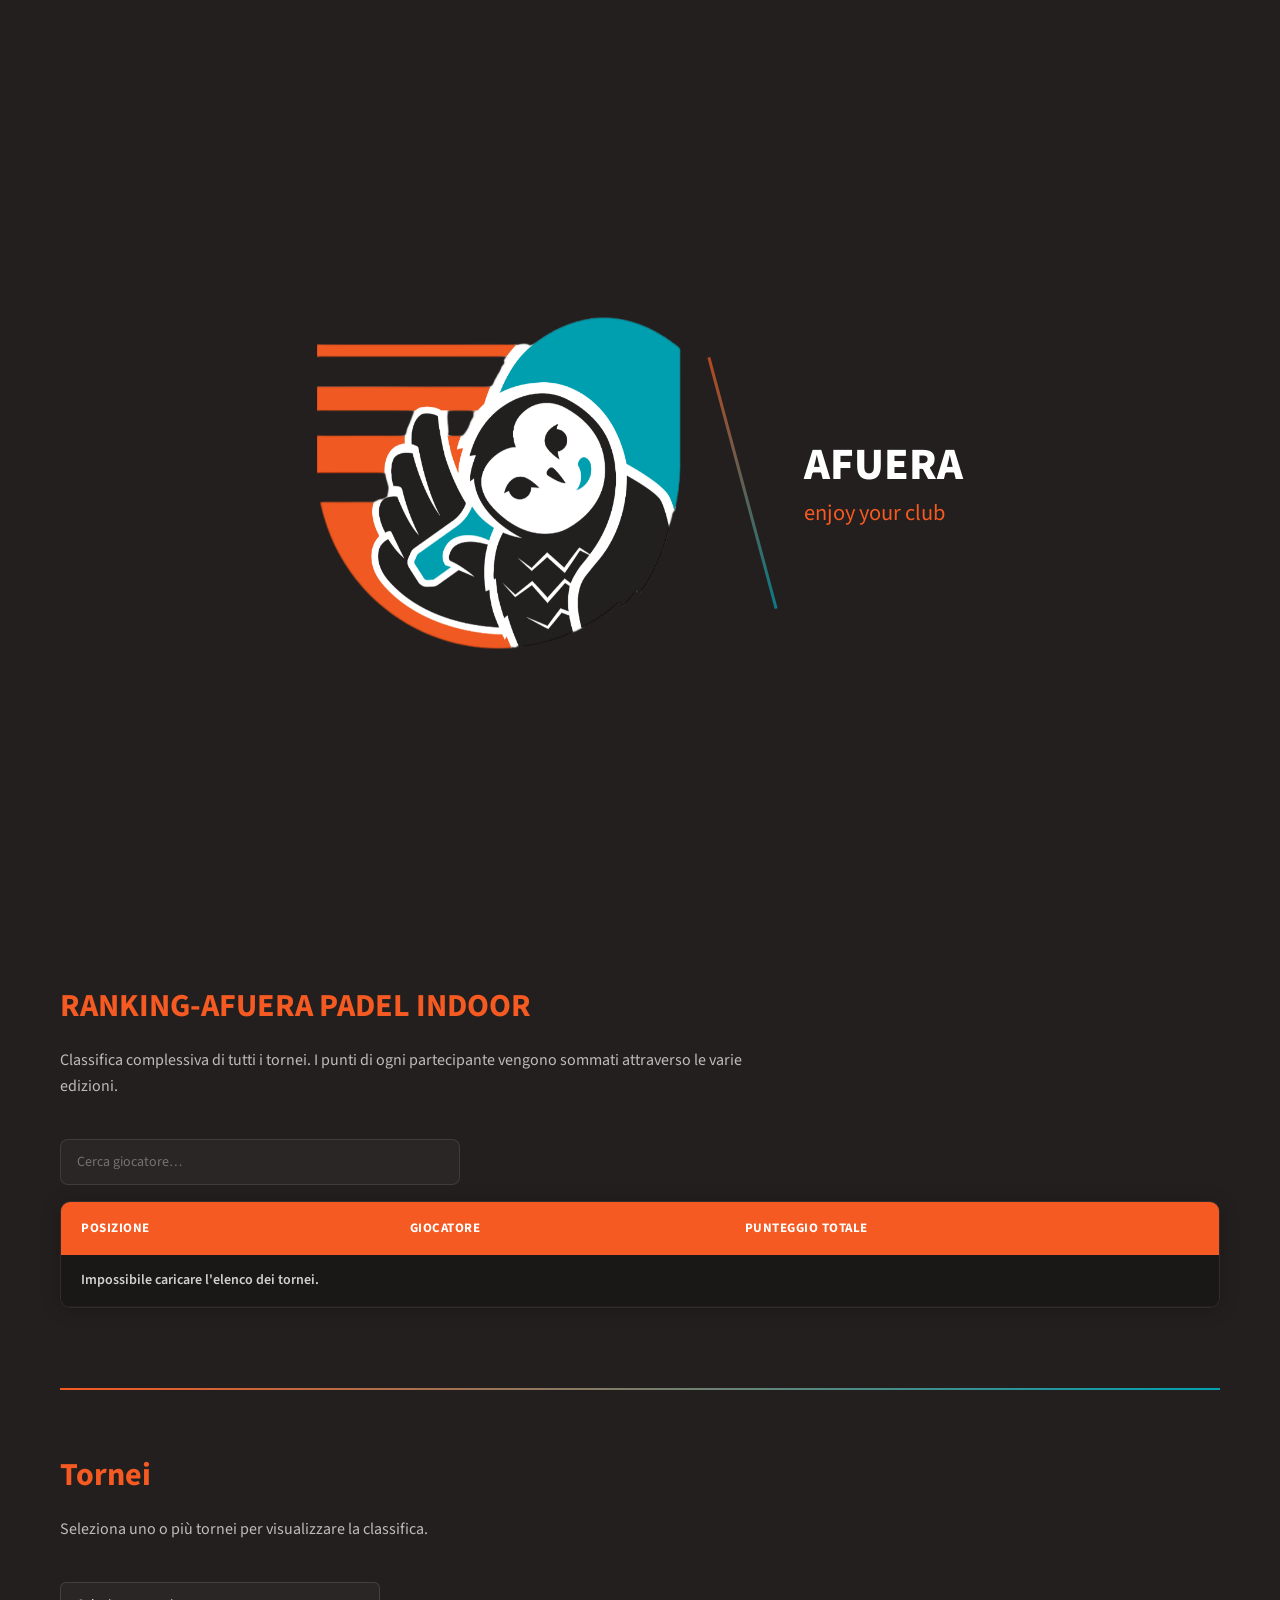
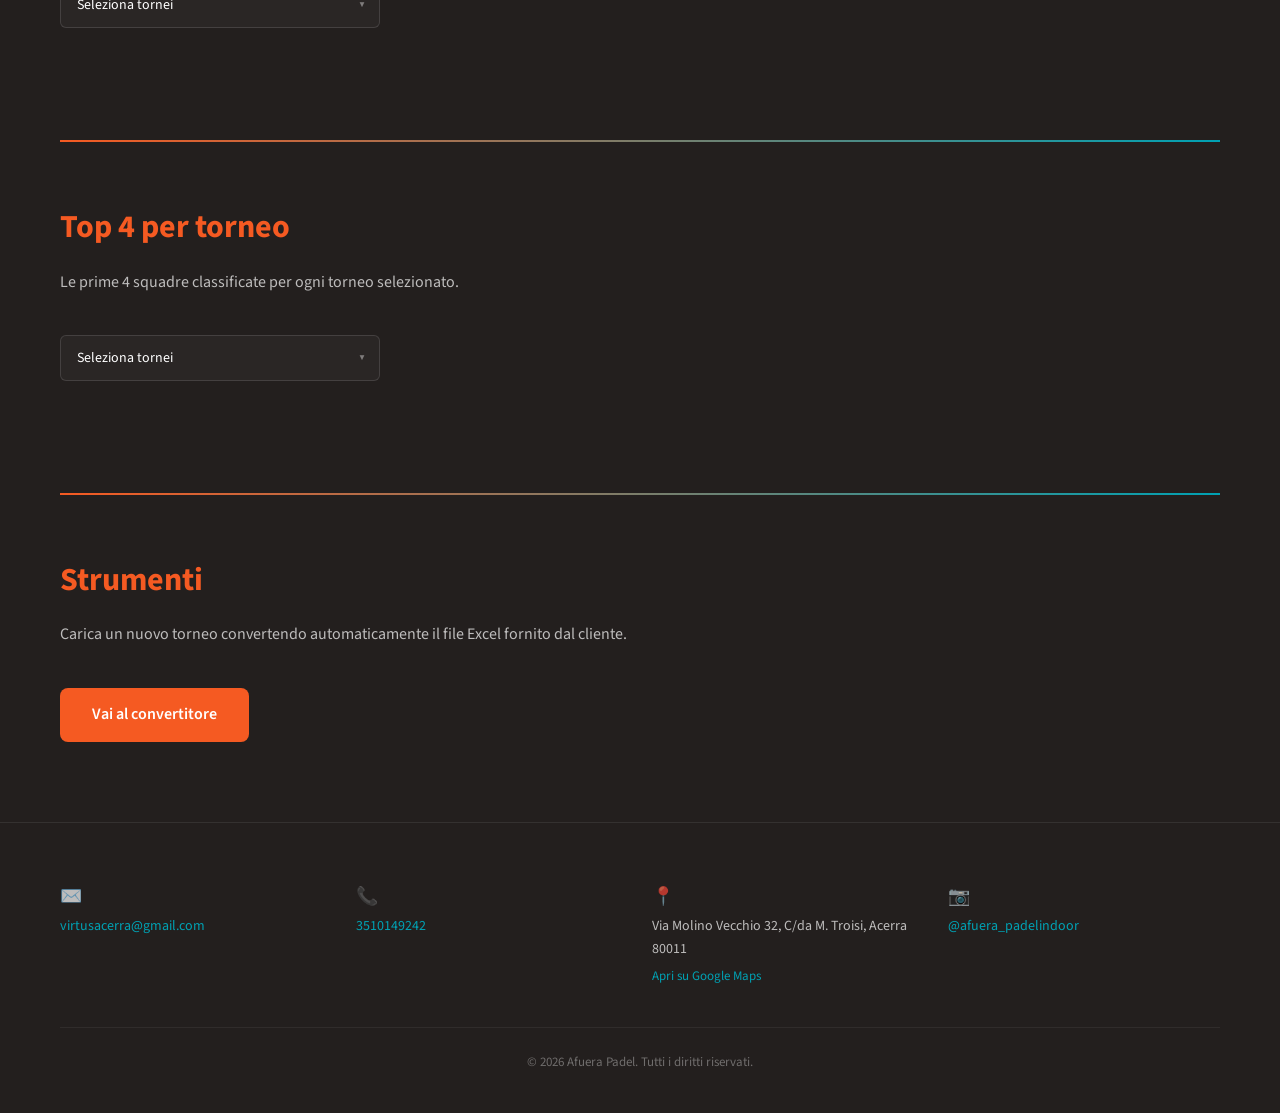
==== commit c098dd49: "aggiunta sezione convertitore e voce menu" ====
--- a/index.html
+++ b/index.html
@@ -25,6 +25,7 @@
         <a href="#tornei" class="header__link">Tornei</a>
         <a href="#top5" class="header__link">Top 4</a>
         <a href="#contatti" class="header__link">Contatti</a>
+        <a href="convertitore.html" class="header__link header__link--admin" title="Carica torneo">⚙️ Carica</a>
       </nav>
     </div>
   </header>
@@ -113,6 +114,16 @@
           <div id="top5-cards"></div>
         </div>
       </section>
+
+      <section class="admin-tools" id="admin">
+        <div class="container">
+          <h2 class="section-title">Strumenti</h2>
+          <p class="section-desc">
+            Carica un nuovo torneo convertendo automaticamente il file Excel fornito dal cliente.
+          </p>
+          <a href="convertitore.html" class="btn-admin">Vai al convertitore</a>
+        </div>
+      </section>
     </div>
   </main>
 
--- a/style.css
+++ b/style.css
@@ -618,6 +618,34 @@
   padding: 10px 20px;
 }
 
+.admin-tools {
+  padding: 0 0 80px;
+}
+
+.admin-tools .container::before {
+  content: '';
+  display: block;
+  height: 2px;
+  background: linear-gradient(90deg, #F55A22, #00A1B3);
+  margin-bottom: 60px;
+}
+
+.btn-admin {
+  display: inline-block;
+  padding: 14px 32px;
+  background: #F55A22;
+  color: #fff;
+  text-decoration: none;
+  border-radius: 8px;
+  font-weight: 600;
+  font-size: 1rem;
+  transition: background 0.2s;
+}
+
+.btn-admin:hover {
+  background: #d44a12;
+}
+
 .footer {
   background-color: #231F1E;
   border-top: 1px solid rgba(255,255,255,0.08);
